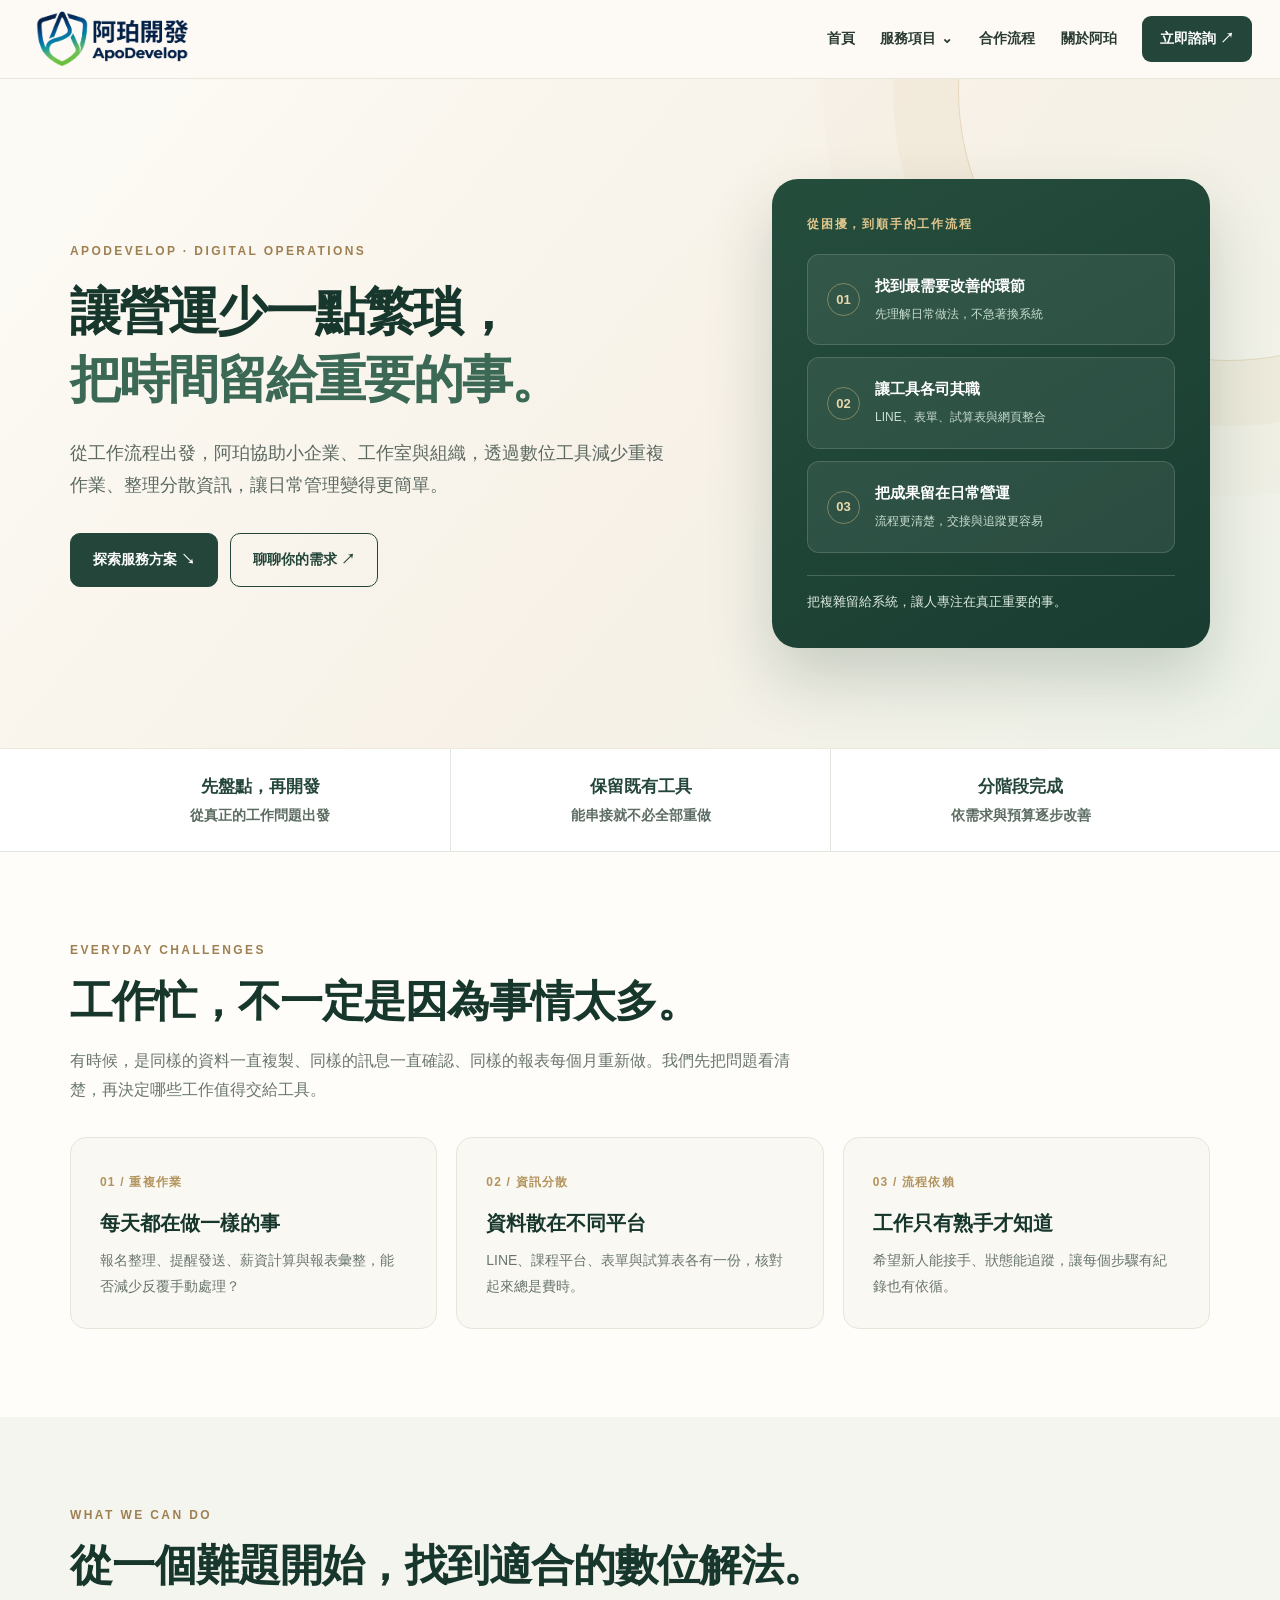
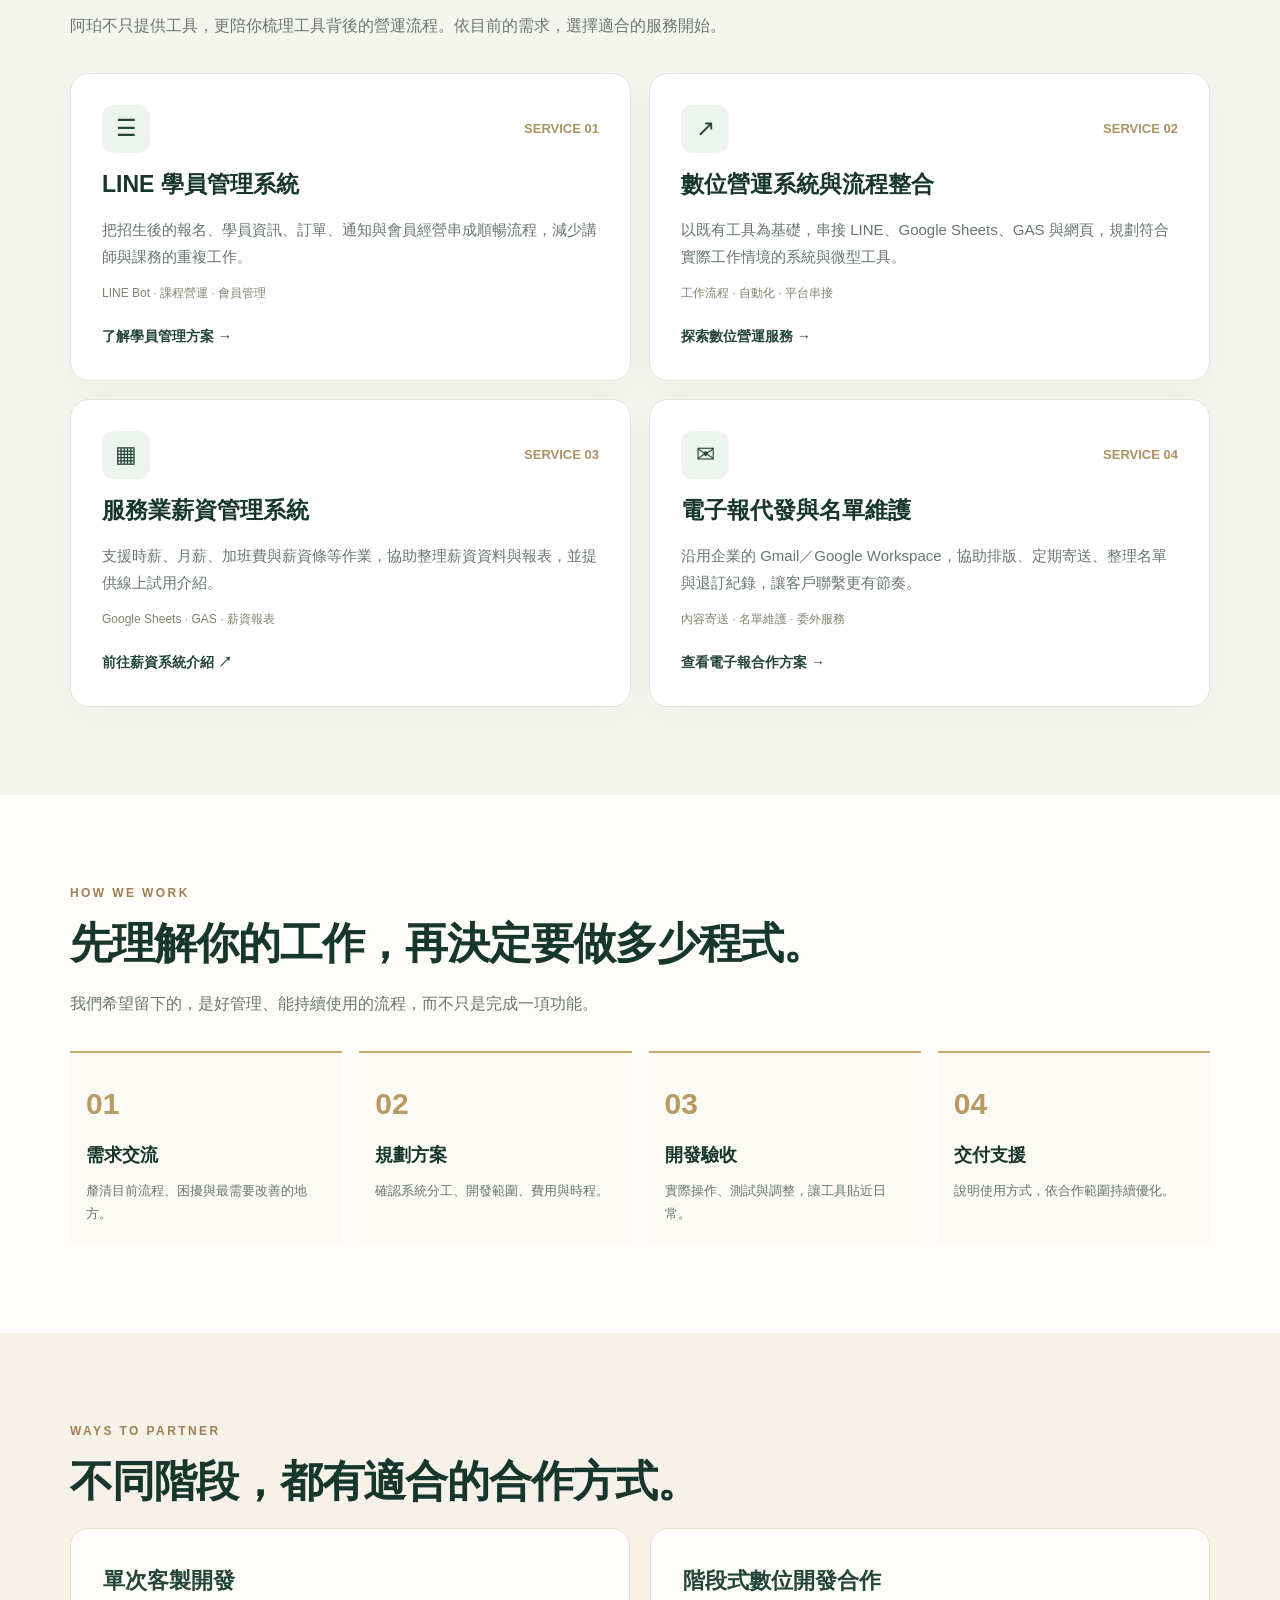
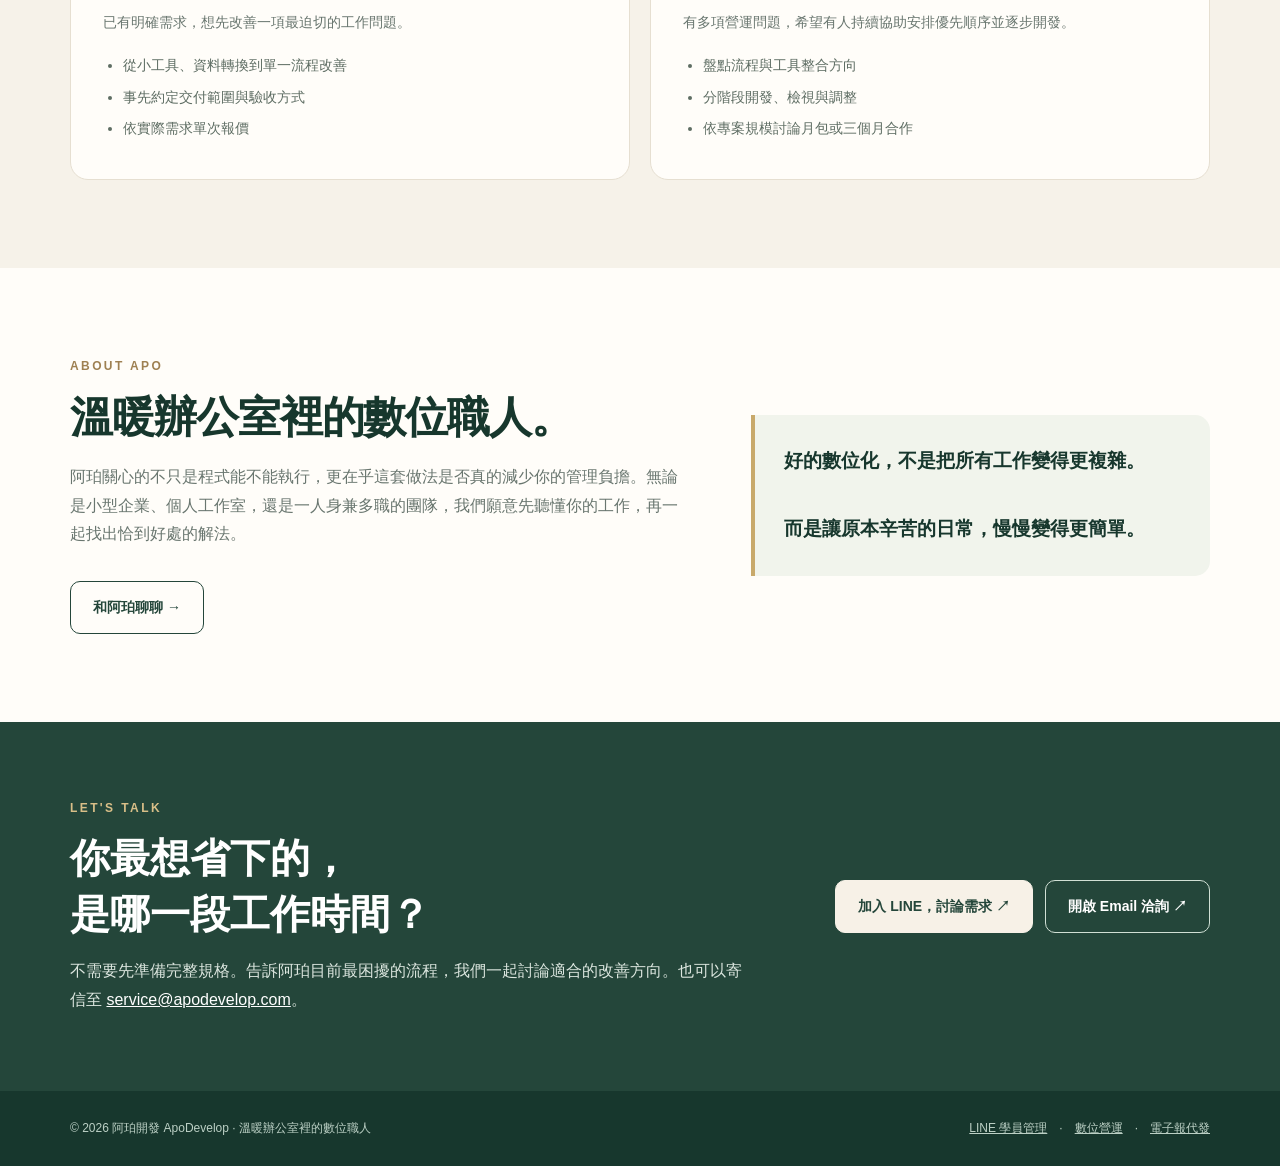
==== index.html @ 7d0fcf79 "Standardize brand display name as ApoDevelop" ====
<!doctype html><html lang="zh-Hant"><head><meta charset="utf-8"><meta name="viewport" content="width=device-width,initial-scale=1"><meta name="theme-color" content="#24463a"><title>阿珀開發 ApoDevelop｜數位營運解決方案夥伴</title><meta name="description" content="阿珀開發協助小企業、工作室與組織規劃數位營運流程，提供 LINE 學員管理、流程整合、薪資管理與電子報代發，減少重複作業與管理負擔。"><link rel="canonical" href="https://www.apodevelop.com/"><meta property="og:title" content="阿珀開發｜數位營運解決方案夥伴"><meta property="og:description" content="讓營運少一點繁瑣，把時間留給重要的事。"><meta property="og:image" content="https://www.apodevelop.com/assets/apo-logo.svg"><style>
:root{--forest:#24463a;--deep:#17372d;--green:#3b6955;--gold:#c8a96b;--cream:#f7f1e7;--paper:#fffdf9;--ink:#283a32;--muted:#69766f;--line:#e1e6de}
*{box-sizing:border-box}html{scroll-behavior:smooth}body{margin:0;background:var(--paper);color:var(--ink);font:16px/1.8 -apple-system,BlinkMacSystemFont,"Noto Sans TC","PingFang TC","Microsoft JhengHei",sans-serif}a{color:inherit;text-decoration:none}button{font:inherit}img{max-width:100%}.wrap{width:min(1140px,calc(100% - 42px));margin:auto}.eyebrow{font-size:12px;font-weight:800;letter-spacing:.2em;color:#9e8052}.section{padding:88px 0;scroll-margin-top:82px}.section-title{font-size:clamp(29px,3.5vw,43px);line-height:1.38;letter-spacing:-.025em;color:var(--deep);margin:10px 0 16px}.lead{color:var(--muted);max-width:740px;margin:0 0 32px}.site-header{position:sticky;top:0;z-index:60;background:rgba(253,250,245,.97);backdrop-filter:blur(12px);border-bottom:1px solid #e9e6dc}.nav-inner{max-width:1300px;margin:auto;min-height:78px;padding:8px 28px;display:flex;align-items:center;justify-content:space-between;gap:30px}.brand img{display:block;width:169px;height:60px;object-fit:cover}.links{display:flex;align-items:center;gap:clamp(13px,2vw,29px);font-size:14px;font-weight:700}.links>a,.drop>summary{white-space:nowrap;cursor:pointer}.links>a:hover,.drop>summary:hover{color:#37745b}.drop{position:relative}.drop>summary{list-style:none;display:flex;align-items:center;gap:5px}.drop>summary::-webkit-details-marker{display:none}.dropdown{position:absolute;top:calc(100% + 21px);left:-22px;min-width:290px;display:grid;gap:2px;padding:10px;background:white;border:1px solid var(--line);border-radius:13px;box-shadow:0 20px 38px #183b2d1c}.dropdown a{display:block;padding:11px 13px;border-radius:8px;line-height:1.5}.dropdown a:hover,.dropdown a:focus-visible{background:#f1f5ef}.links .nav-cta{background:var(--forest);color:white;padding:10px 18px;border-radius:9px}.menu-toggle{display:none;background:var(--forest);color:white;border:0;border-radius:9px;padding:9px 14px;cursor:pointer}
.hero{position:relative;background:linear-gradient(130deg,#fcfaf4 8%,#f7f1e7 55%,#edf2e9);overflow:hidden;padding:100px 0 100px}.hero:before{content:"";position:absolute;width:540px;height:540px;border-radius:50%;right:-220px;top:-260px;border:1px solid #c8a96b5c;box-shadow:0 0 0 65px #c8a96b12,0 0 0 135px #c8a96b09}.hero-grid{display:grid;grid-template-columns:1.2fr .8fr;align-items:center;gap:45px;position:relative}.hero h1{font-size:clamp(38px,4vw,52px);line-height:1.32;letter-spacing:-.04em;color:var(--deep);margin:16px 0 23px;font-weight:850}.hero h1 em{font-style:normal;color:var(--green)}.hero-copy{font-size:18px;color:#5c6a61;max-width:600px}.actions{display:flex;flex-wrap:wrap;gap:12px;margin-top:32px}.btn{display:inline-flex;align-items:center;justify-content:center;gap:7px;padding:13px 22px;border-radius:10px;border:1px solid var(--forest);background:var(--forest);color:white;font-size:14px;font-weight:800;transition:.2s}.btn:hover{background:#35634f;transform:translateY(-2px)}.btn.outline{color:var(--forest);background:transparent}.btn.outline:hover{background:#edf3eb}.hero-panel{position:relative;padding:35px;background:linear-gradient(150deg,#254d3c,#193d31);border-radius:26px;color:white;box-shadow:0 30px 65px #183b2d33;min-height:430px;display:flex;flex-direction:column;justify-content:center}.panel-label{font-size:12px;letter-spacing:.15em;color:#dfc68c;font-weight:800;margin-bottom:18px}.panel-step{background:#ffffff12;border:1px solid #ffffff26;padding:17px 19px;border-radius:12px;display:flex;gap:15px;align-items:center;margin-bottom:12px}.panel-step span:first-child{border:1px solid #dfc68c70;color:#e9d7ad;border-radius:50%;width:33px;height:33px;flex:none;display:grid;place-items:center;font-size:13px;font-weight:800}.panel-step strong{font-size:15px;display:block}.panel-step small{color:#c9ded0;font-size:12px}.panel-foot{border-top:1px solid #ffffff30;padding-top:14px;margin-top:10px;color:#deeadf;font-size:13px}.trust-strip{background:#fff;border-top:1px solid #eee9db;border-bottom:1px solid var(--line)}.trust-grid{display:grid;grid-template-columns:repeat(3,1fr);gap:0}.trust-grid div{padding:23px 16px;text-align:center;font-size:14px;color:#5c6c62;font-weight:700}.trust-grid div+div{border-left:1px solid var(--line)}.trust-grid strong{display:block;font-size:17px;color:var(--forest)}
.problem{background:#fffdf9}.problem-grid{display:grid;grid-template-columns:repeat(3,1fr);gap:19px}.problem-card{background:#faf8f3;border:1px solid #e9e5db;padding:29px;border-radius:16px}.problem-num{color:#b3945e;font-weight:800;font-size:12px;letter-spacing:.1em}.problem-card h3{font-size:20px;color:var(--deep);line-height:1.5;margin:13px 0 10px}.problem-card p{color:var(--muted);font-size:14px;margin:0}.services{background:#f5f5ef}.service-grid{display:grid;grid-template-columns:repeat(2,1fr);gap:18px}.service-card{background:#fff;border:1px solid var(--line);border-radius:19px;padding:31px;display:flex;flex-direction:column;gap:13px;transition:.2s;box-shadow:0 10px 35px #21443408}.service-card:hover,.service-card:focus-visible{border-color:#c8a96b;transform:translateY(-3px);box-shadow:0 20px 40px #21443414;outline-offset:3px}.service-head{display:flex;justify-content:space-between;gap:14px;align-items:center}.service-icon{width:48px;height:48px;border-radius:12px;background:#edf3ed;color:var(--forest);display:grid;place-items:center;font-size:23px}.service-id{color:#ac9163;font-weight:800;font-size:13px}.service-card h3{font-size:23px;color:var(--deep);line-height:1.45;margin:2px 0}.service-card p{font-size:15px;color:var(--muted);margin:0;flex:1}.service-tags{font-size:12px;color:#7e856d}.service-more{color:var(--forest);font-size:14px;font-weight:800;margin-top:6px}.flow{background:#fffdf9}.flow-grid{display:grid;grid-template-columns:repeat(4,1fr);gap:17px}.flow-step{padding:24px 16px 19px;border-top:2px solid var(--gold);background:#fbfaf5}.flow-step b{font-size:30px;color:#b99a63}.flow-step h3{margin:8px 0;font-size:18px;color:var(--deep)}.flow-step p{font-size:13px;color:var(--muted);margin:0}.work{background:#f6f2e9}.work-grid{display:grid;grid-template-columns:1fr 1fr;gap:20px}.work-box{background:#fffdf9;border:1px solid #e6dfd1;padding:32px;border-radius:18px}.work-box h3{margin:0 0 10px;color:var(--forest);font-size:22px}.work-box p{color:var(--muted);font-size:14px;margin:0 0 18px}.work-box ul{margin:0;padding-left:20px;font-size:14px;color:#5e6d63}.work-box li{margin:6px 0}.about{background:#fffdf9}.about-grid{display:grid;grid-template-columns:1.15fr .85fr;gap:60px;align-items:center}.about-note{background:#f1f4ec;border-left:4px solid var(--gold);border-radius:0 15px 15px 0;padding:29px;font-size:19px;color:var(--deep);font-weight:700;line-height:1.8}.contact{background:var(--forest);color:white;padding:76px 0}.contact-grid{display:flex;justify-content:space-between;align-items:center;gap:40px}.contact h2{font-size:clamp(28px,3.5vw,40px);line-height:1.4;margin:10px 0 15px}.contact p{max-width:680px;color:#dce6df;margin:0}.contact .btn{background:#f7f1e7;color:var(--forest);border-color:#f7f1e7;white-space:nowrap}.contact-actions{display:flex;gap:12px;flex-wrap:wrap;justify-content:flex-end}.contact .btn.email-cta{background:transparent;color:white;border-color:#d1e0d5}.footer{background:#17372d;color:#bcd0c5;font-size:12px;padding:27px 0}.footer .wrap{display:flex;justify-content:space-between;gap:18px;flex-wrap:wrap}.footer a{text-decoration:underline}
@media(max-width:950px){.menu-toggle{display:block}.nav-inner{min-height:66px;padding:7px 17px}.brand img{width:139px;height:49px}.links{display:none;position:absolute;top:100%;left:0;right:0;background:#fffdf9;border-bottom:1px solid var(--line);box-shadow:0 15px 25px #183b2d16;padding:18px 24px 25px;flex-direction:column;align-items:stretch;gap:14px;max-height:calc(100vh - 66px);overflow:auto}.links.is-open{display:flex}.links>a,.drop>summary{padding:7px 0}.dropdown{position:static;box-shadow:none;background:#f4f6ef;min-width:0;padding:7px;border:0;border-left:2px solid var(--gold);border-radius:0;margin-top:10px}.hero-grid{gap:30px}.hero-panel{padding:24px}}
@media(max-width:760px){.section{padding:61px 0}.hero{padding:63px 0}.hero-grid,.about-grid{grid-template-columns:1fr}.hero-panel{min-height:0}.trust-grid{grid-template-columns:1fr 1fr}.trust-grid div:last-child{grid-column:1/-1;border-top:1px solid var(--line)}.trust-grid div+div{border-left:0}.trust-grid div:nth-child(2){border-left:1px solid var(--line)}.problem-grid,.flow-grid{grid-template-columns:1fr 1fr}.service-grid,.work-grid{grid-template-columns:1fr}.contact-grid{align-items:flex-start;flex-direction:column}.hero-copy{font-size:16px}}
@media(max-width:520px){.wrap{width:min(100% - 32px,1140px)}.hero h1{font-size:38px}.hero-panel{padding:22px}.problem-grid,.flow-grid{grid-template-columns:1fr}.service-card{padding:25px}.trust-grid strong{font-size:15px}.trust-grid div{font-size:12px;padding:18px 8px}}
</style></head><body><header class="site-header"><nav class="nav-inner" aria-label="阿珀開發網站導覽"><a class="brand" href="/" aria-label="阿珀開發，回首頁"><img src="/assets/apo-logo.svg" alt="阿珀開發 ApoDevelop Logo"></a><button class="menu-toggle" id="menuToggle" type="button" aria-controls="navLinks" aria-expanded="false">☰ 選單</button><div class="links" id="navLinks"><a href="/">首頁</a><details class="drop"><summary>服務項目 <span aria-hidden="true">⌄</span></summary><div class="dropdown"><a href="/services/line-student/">LINE 學員管理系統</a><a href="/digital/">數位營運與流程整合</a><a href="https://payroll.apodevelop.com/" target="_blank" rel="noopener noreferrer">薪資管理系統 ↗</a><a href="/services/email-newsletter/">電子報代發與名單維護</a></div></details><a href="#process">合作流程</a><a href="#about">關於阿珀</a><a class="nav-cta" href="https://line.me/R/ti/p/@appdevelop" target="_blank" rel="noopener noreferrer">立即諮詢 ↗</a></div></nav></header>
<main>
<section class="hero"><div class="wrap hero-grid"><div><div class="eyebrow">APODEVELOP · DIGITAL OPERATIONS</div><h1>讓營運少一點繁瑣，<br><em>把時間留給重要的事。</em></h1><p class="hero-copy">從工作流程出發，阿珀協助小企業、工作室與組織，透過數位工具減少重複作業、整理分散資訊，讓日常管理變得更簡單。</p><div class="actions"><a class="btn" href="#services">探索服務方案 ↘</a><a class="btn outline" href="https://line.me/R/ti/p/@appdevelop" target="_blank" rel="noopener noreferrer">聊聊你的需求 ↗</a></div></div><div class="hero-panel" aria-label="阿珀的數位解題方式"><div class="panel-label">從困擾，到順手的工作流程</div><div class="panel-step"><span>01</span><div><strong>找到最需要改善的環節</strong><small>先理解日常做法，不急著換系統</small></div></div><div class="panel-step"><span>02</span><div><strong>讓工具各司其職</strong><small>LINE、表單、試算表與網頁整合</small></div></div><div class="panel-step"><span>03</span><div><strong>把成果留在日常營運</strong><small>流程更清楚，交接與追蹤更容易</small></div></div><div class="panel-foot">把複雜留給系統，讓人專注在真正重要的事。</div></div></div></section>
<div class="trust-strip"><div class="wrap trust-grid"><div><strong>先盤點，再開發</strong>從真正的工作問題出發</div><div><strong>保留既有工具</strong>能串接就不必全部重做</div><div><strong>分階段完成</strong>依需求與預算逐步改善</div></div></div>
<section class="section problem" id="problems"><div class="wrap"><div class="eyebrow">EVERYDAY CHALLENGES</div><h2 class="section-title">工作忙，不一定是因為事情太多。</h2><p class="lead">有時候，是同樣的資料一直複製、同樣的訊息一直確認、同樣的報表每個月重新做。我們先把問題看清楚，再決定哪些工作值得交給工具。</p><div class="problem-grid"><article class="problem-card"><span class="problem-num">01 / 重複作業</span><h3>每天都在做一樣的事</h3><p>報名整理、提醒發送、薪資計算與報表彙整，能否減少反覆手動處理？</p></article><article class="problem-card"><span class="problem-num">02 / 資訊分散</span><h3>資料散在不同平台</h3><p>LINE、課程平台、表單與試算表各有一份，核對起來總是費時。</p></article><article class="problem-card"><span class="problem-num">03 / 流程依賴</span><h3>工作只有熟手才知道</h3><p>希望新人能接手、狀態能追蹤，讓每個步驟有紀錄也有依循。</p></article></div></div></section>
<section class="section services" id="services"><div class="wrap"><div class="eyebrow">WHAT WE CAN DO</div><h2 class="section-title">從一個難題開始，找到適合的數位解法。</h2><p class="lead">阿珀不只提供工具，更陪你梳理工具背後的營運流程。依目前的需求，選擇適合的服務開始。</p><div class="service-grid">
<a class="service-card" href="/services/line-student/"><div class="service-head"><span class="service-icon" aria-hidden="true">☰</span><span class="service-id">SERVICE 01</span></div><h3>LINE 學員管理系統</h3><p>把招生後的報名、學員資訊、訂單、通知與會員經營串成順暢流程，減少講師與課務的重複工作。</p><span class="service-tags">LINE Bot · 課程營運 · 會員管理</span><span class="service-more">了解學員管理方案 →</span></a>
<a class="service-card" href="/digital/"><div class="service-head"><span class="service-icon" aria-hidden="true">↗</span><span class="service-id">SERVICE 02</span></div><h3>數位營運系統與流程整合</h3><p>以既有工具為基礎，串接 LINE、Google Sheets、GAS 與網頁，規劃符合實際工作情境的系統與微型工具。</p><span class="service-tags">工作流程 · 自動化 · 平台串接</span><span class="service-more">探索數位營運服務 →</span></a>
<a class="service-card" href="https://payroll.apodevelop.com/" target="_blank" rel="noopener noreferrer"><div class="service-head"><span class="service-icon" aria-hidden="true">▦</span><span class="service-id">SERVICE 03</span></div><h3>服務業薪資管理系統</h3><p>支援時薪、月薪、加班費與薪資條等作業，協助整理薪資資料與報表，並提供線上試用介紹。</p><span class="service-tags">Google Sheets · GAS · 薪資報表</span><span class="service-more">前往薪資系統介紹 ↗</span></a>
<a class="service-card" href="/services/email-newsletter/"><div class="service-head"><span class="service-icon" aria-hidden="true">✉</span><span class="service-id">SERVICE 04</span></div><h3>電子報代發與名單維護</h3><p>沿用企業的 Gmail／Google Workspace，協助排版、定期寄送、整理名單與退訂紀錄，讓客戶聯繫更有節奏。</p><span class="service-tags">內容寄送 · 名單維護 · 委外服務</span><span class="service-more">查看電子報合作方案 →</span></a>
</div></div></section>
<section class="section flow" id="process"><div class="wrap"><div class="eyebrow">HOW WE WORK</div><h2 class="section-title">先理解你的工作，再決定要做多少程式。</h2><p class="lead">我們希望留下的，是好管理、能持續使用的流程，而不只是完成一項功能。</p><div class="flow-grid"><div class="flow-step"><b>01</b><h3>需求交流</h3><p>釐清目前流程、困擾與最需要改善的地方。</p></div><div class="flow-step"><b>02</b><h3>規劃方案</h3><p>確認系統分工、開發範圍、費用與時程。</p></div><div class="flow-step"><b>03</b><h3>開發驗收</h3><p>實際操作、測試與調整，讓工具貼近日常。</p></div><div class="flow-step"><b>04</b><h3>交付支援</h3><p>說明使用方式，依合作範圍持續優化。</p></div></div></div></section>
<section class="section work" id="cooperate"><div class="wrap"><div class="eyebrow">WAYS TO PARTNER</div><h2 class="section-title">不同階段，都有適合的合作方式。</h2><div class="work-grid"><div class="work-box"><h3>單次客製開發</h3><p>已有明確需求，想先改善一項最迫切的工作問題。</p><ul><li>從小工具、資料轉換到單一流程改善</li><li>事先約定交付範圍與驗收方式</li><li>依實際需求單次報價</li></ul></div><div class="work-box"><h3>階段式數位開發合作</h3><p>有多項營運問題，希望有人持續協助安排優先順序並逐步開發。</p><ul><li>盤點流程與工具整合方向</li><li>分階段開發、檢視與調整</li><li>依專案規模討論月包或三個月合作</li></ul></div></div></div></section>
<section class="section about" id="about"><div class="wrap about-grid"><div><div class="eyebrow">ABOUT APO</div><h2 class="section-title">溫暖辦公室裡的數位職人。</h2><p class="lead">阿珀關心的不只是程式能不能執行，更在乎這套做法是否真的減少你的管理負擔。無論是小型企業、個人工作室，還是一人身兼多職的團隊，我們願意先聽懂你的工作，再一起找出恰到好處的解法。</p><a class="btn outline" href="https://line.me/R/ti/p/@appdevelop" target="_blank" rel="noopener noreferrer">和阿珀聊聊 →</a></div><div class="about-note">好的數位化，不是把所有工作變得更複雜。<br><br>而是讓原本辛苦的日常，慢慢變得更簡單。</div></div></section>
<section class="contact" id="contact"><div class="wrap contact-grid"><div><div class="eyebrow" style="color:#d9bf88">LET'S TALK</div><h2>你最想省下的，<br>是哪一段工作時間？</h2><p>不需要先準備完整規格。告訴阿珀目前最困擾的流程，我們一起討論適合的改善方向。也可以寄信至 <a href="mailto:service@apodevelop.com?subject=%E9%98%BF%E7%8F%80%E9%96%8B%E7%99%BC%EF%BD%9C%E6%9C%8D%E5%8B%99%E9%9C%80%E6%B1%82%E8%AB%AE%E8%A9%A2" style="text-decoration:underline;color:white">service@apodevelop.com</a>。</p></div><div class="contact-actions"><a class="btn" href="https://line.me/R/ti/p/@appdevelop" target="_blank" rel="noopener noreferrer">加入 LINE，討論需求 ↗</a><a class="btn email-cta" href="mailto:service@apodevelop.com?subject=%E9%98%BF%E7%8F%80%E9%96%8B%E7%99%BC%EF%BD%9C%E6%9C%8D%E5%8B%99%E9%9C%80%E6%B1%82%E8%AB%AE%E8%A9%A2">開啟 Email 洽詢 ↗</a></div></div></section>
</main><footer class="footer"><div class="wrap"><span>© <span id="year">2026</span> 阿珀開發 ApoDevelop · 溫暖辦公室裡的數位職人</span><span><a href="/services/line-student/">LINE 學員管理</a>　·　<a href="/digital/">數位營運</a>　·　<a href="/services/email-newsletter/">電子報代發</a></span></div></footer><script>
const menu=document.getElementById('menuToggle'),links=document.getElementById('navLinks');
menu.addEventListener('click',()=>{const open=links.classList.toggle('is-open');menu.setAttribute('aria-expanded',String(open));menu.textContent=open?'× 關閉':'☰ 選單'});
links.querySelectorAll('a').forEach(a=>a.addEventListener('click',()=>{links.classList.remove('is-open');menu.setAttribute('aria-expanded','false');menu.textContent='☰ 選單'}));
document.addEventListener('click',e=>{const d=document.querySelector('.drop');if(d.open&&!d.contains(e.target))d.open=false});
</script><script>document.getElementById('year').textContent=new Date().getFullYear();</script></body></html>
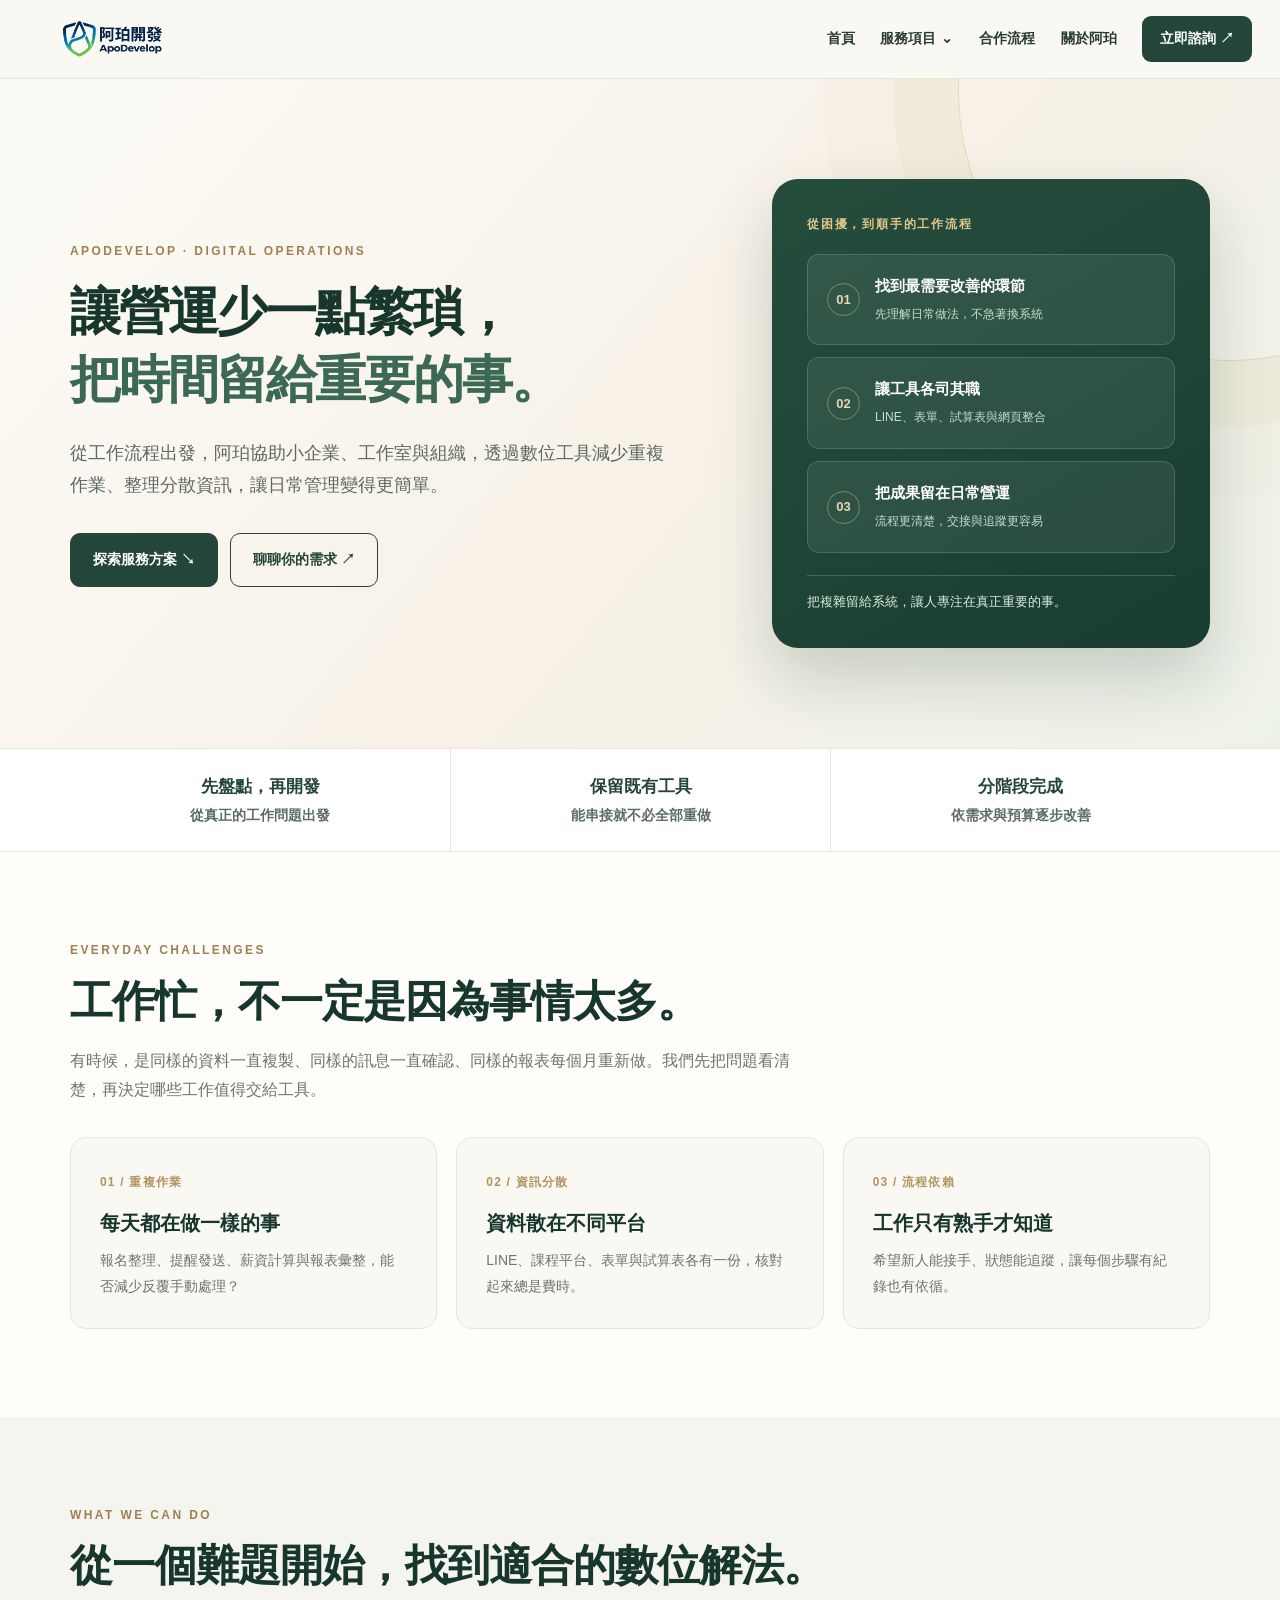
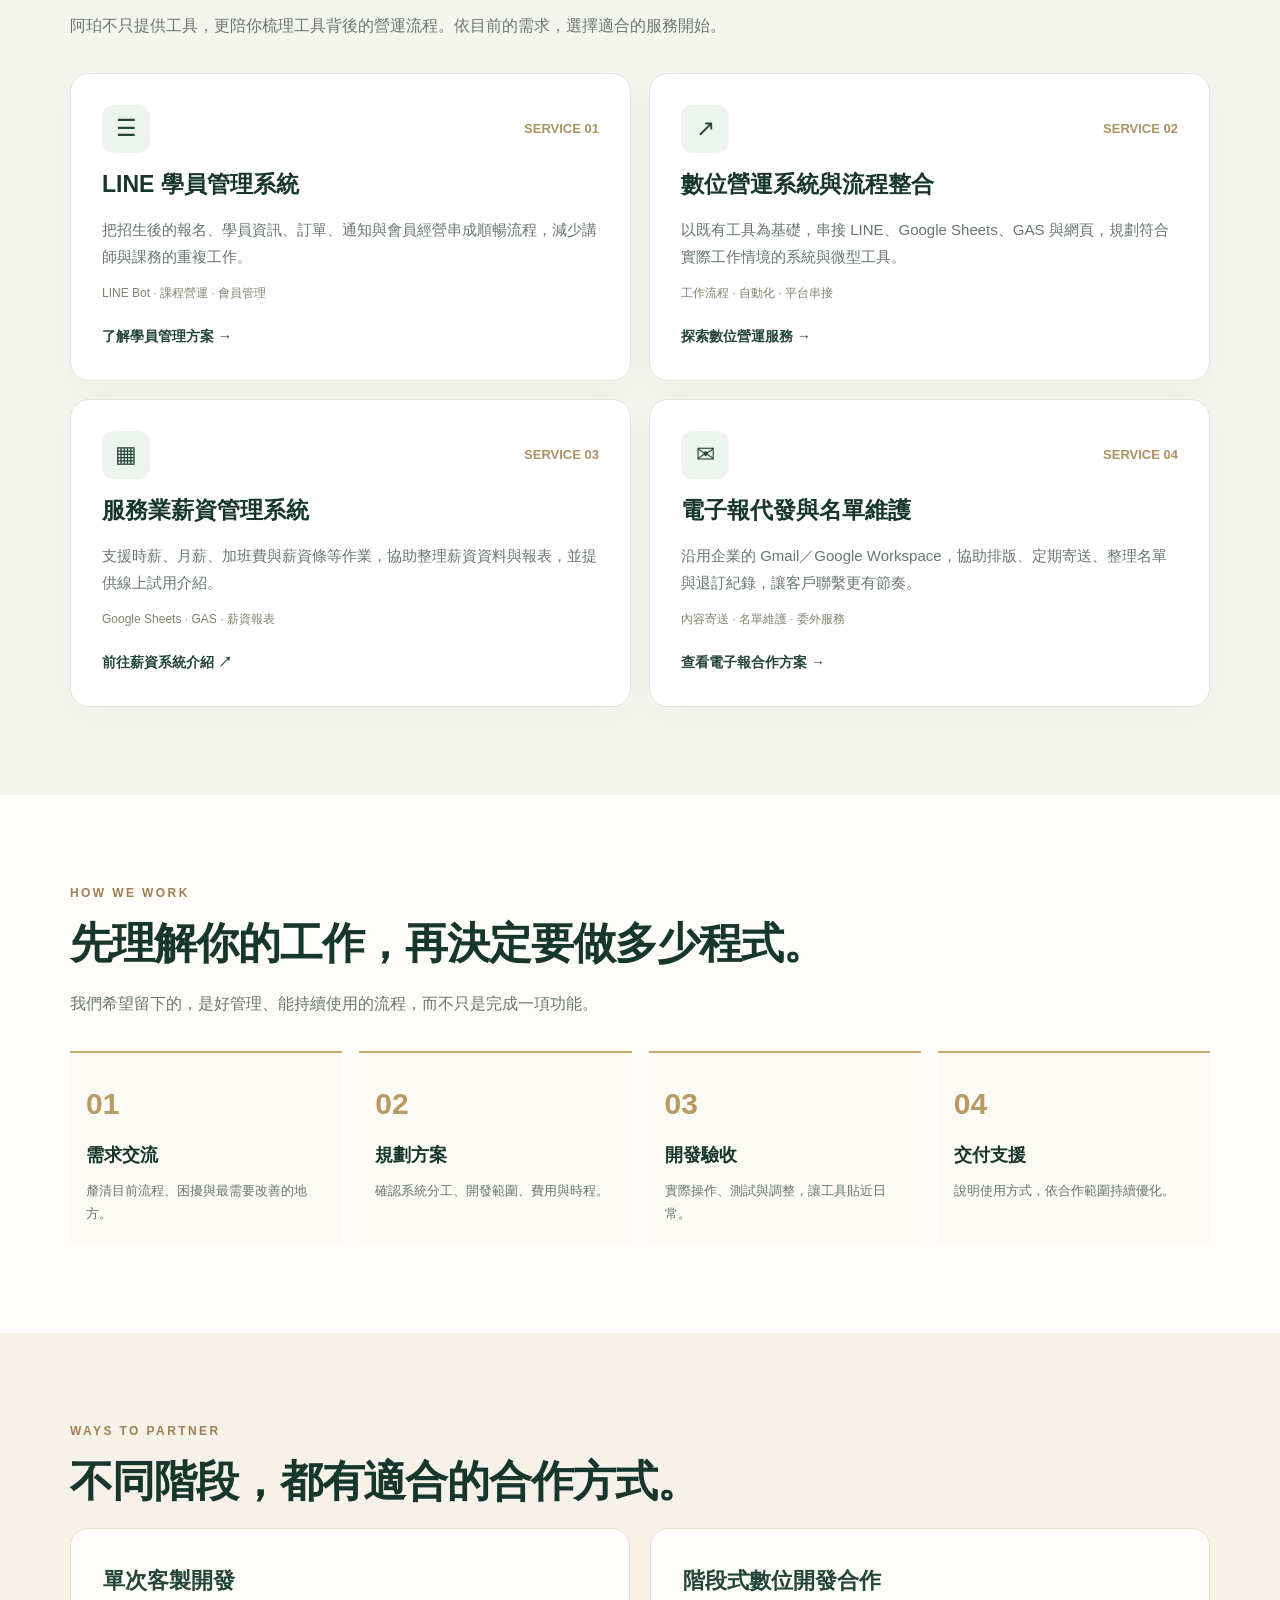
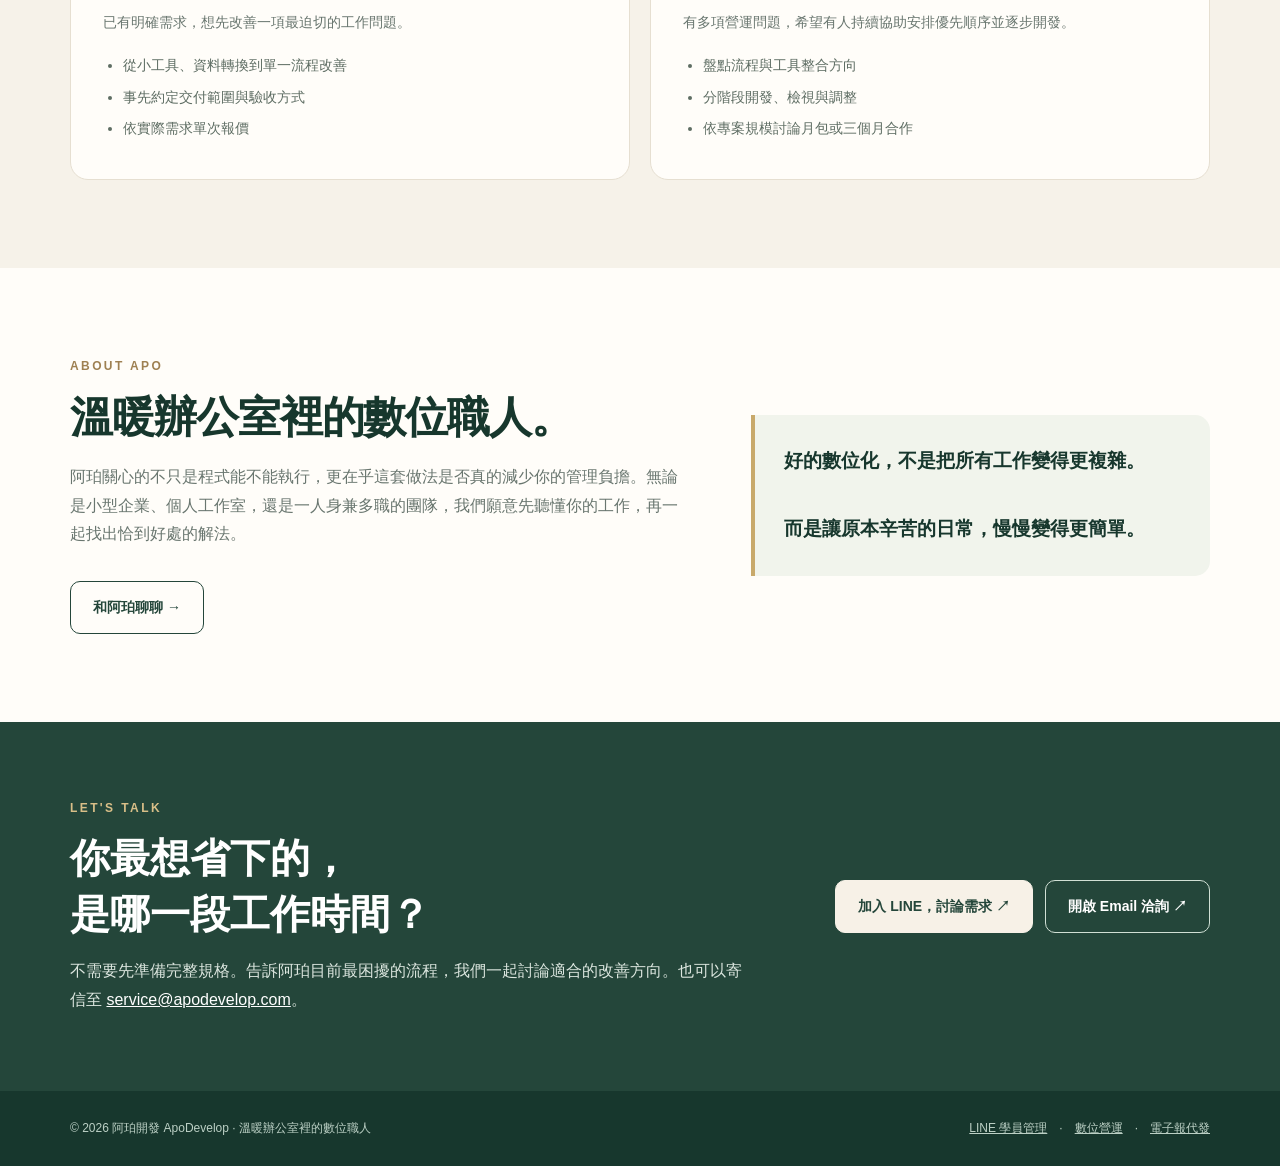
==== commit aa17958c: "Use shared ApoDevelop navigation on homepage" ====
--- a/index.html
+++ b/index.html
@@ -6,7 +6,7 @@
 @media(max-width:950px){.menu-toggle{display:block}.nav-inner{min-height:66px;padding:7px 17px}.brand img{width:139px;height:49px}.links{display:none;position:absolute;top:100%;left:0;right:0;background:#fffdf9;border-bottom:1px solid var(--line);box-shadow:0 15px 25px #183b2d16;padding:18px 24px 25px;flex-direction:column;align-items:stretch;gap:14px;max-height:calc(100vh - 66px);overflow:auto}.links.is-open{display:flex}.links>a,.drop>summary{padding:7px 0}.dropdown{position:static;box-shadow:none;background:#f4f6ef;min-width:0;padding:7px;border:0;border-left:2px solid var(--gold);border-radius:0;margin-top:10px}.hero-grid{gap:30px}.hero-panel{padding:24px}}
 @media(max-width:760px){.section{padding:61px 0}.hero{padding:63px 0}.hero-grid,.about-grid{grid-template-columns:1fr}.hero-panel{min-height:0}.trust-grid{grid-template-columns:1fr 1fr}.trust-grid div:last-child{grid-column:1/-1;border-top:1px solid var(--line)}.trust-grid div+div{border-left:0}.trust-grid div:nth-child(2){border-left:1px solid var(--line)}.problem-grid,.flow-grid{grid-template-columns:1fr 1fr}.service-grid,.work-grid{grid-template-columns:1fr}.contact-grid{align-items:flex-start;flex-direction:column}.hero-copy{font-size:16px}}
 @media(max-width:520px){.wrap{width:min(100% - 32px,1140px)}.hero h1{font-size:38px}.hero-panel{padding:22px}.problem-grid,.flow-grid{grid-template-columns:1fr}.service-card{padding:25px}.trust-grid strong{font-size:15px}.trust-grid div{font-size:12px;padding:18px 8px}}
-</style></head><body><header class="site-header"><nav class="nav-inner" aria-label="阿珀開發網站導覽"><a class="brand" href="/" aria-label="阿珀開發，回首頁"><img src="/assets/apo-logo.svg" alt="阿珀開發 ApoDevelop Logo"></a><button class="menu-toggle" id="menuToggle" type="button" aria-controls="navLinks" aria-expanded="false">☰ 選單</button><div class="links" id="navLinks"><a href="/">首頁</a><details class="drop"><summary>服務項目 <span aria-hidden="true">⌄</span></summary><div class="dropdown"><a href="/services/line-student/">LINE 學員管理系統</a><a href="/digital/">數位營運與流程整合</a><a href="https://payroll.apodevelop.com/" target="_blank" rel="noopener noreferrer">薪資管理系統 ↗</a><a href="/services/email-newsletter/">電子報代發與名單維護</a></div></details><a href="#process">合作流程</a><a href="#about">關於阿珀</a><a class="nav-cta" href="https://line.me/R/ti/p/@appdevelop" target="_blank" rel="noopener noreferrer">立即諮詢 ↗</a></div></nav></header>
+</style><link rel="stylesheet" href="/assets/apo-nav.css"><script src="/assets/apo-nav.js" defer></script></head><body><header class="apo-site-header"><nav class="apo-nav" aria-label="阿珀開發網站導覽"><a class="apo-brand" href="/" aria-label="阿珀開發，回首頁"><img src="/assets/apo-logo.svg" alt="阿珀開發 ApoDevelop Logo"></a><button class="apo-menu-toggle" type="button" aria-controls="apoNavLinks" aria-expanded="false">☰ 選單</button><div class="apo-links" id="apoNavLinks"><a href="/">首頁</a><details class="apo-drop"><summary>服務項目 <span aria-hidden="true">⌄</span></summary><div class="apo-dropdown"><a href="/services/line-student/">LINE 學員管理系統</a><a href="/digital/">數位營運與流程整合</a><a href="https://payroll.apodevelop.com/" target="_blank" rel="noopener noreferrer">薪資管理系統 ↗</a><a href="/services/email-newsletter/">電子報代發與名單維護</a></div></details><a href="/#process">合作流程</a><a href="/#about">關於阿珀</a><a class="apo-nav-cta" href="https://line.me/R/ti/p/@appdevelop" target="_blank" rel="noopener noreferrer">立即諮詢 ↗</a></div></nav></header>
 <main>
 <section class="hero"><div class="wrap hero-grid"><div><div class="eyebrow">APODEVELOP · DIGITAL OPERATIONS</div><h1>讓營運少一點繁瑣，<br><em>把時間留給重要的事。</em></h1><p class="hero-copy">從工作流程出發，阿珀協助小企業、工作室與組織，透過數位工具減少重複作業、整理分散資訊，讓日常管理變得更簡單。</p><div class="actions"><a class="btn" href="#services">探索服務方案 ↘</a><a class="btn outline" href="https://line.me/R/ti/p/@appdevelop" target="_blank" rel="noopener noreferrer">聊聊你的需求 ↗</a></div></div><div class="hero-panel" aria-label="阿珀的數位解題方式"><div class="panel-label">從困擾，到順手的工作流程</div><div class="panel-step"><span>01</span><div><strong>找到最需要改善的環節</strong><small>先理解日常做法，不急著換系統</small></div></div><div class="panel-step"><span>02</span><div><strong>讓工具各司其職</strong><small>LINE、表單、試算表與網頁整合</small></div></div><div class="panel-step"><span>03</span><div><strong>把成果留在日常營運</strong><small>流程更清楚，交接與追蹤更容易</small></div></div><div class="panel-foot">把複雜留給系統，讓人專注在真正重要的事。</div></div></div></section>
 <div class="trust-strip"><div class="wrap trust-grid"><div><strong>先盤點，再開發</strong>從真正的工作問題出發</div><div><strong>保留既有工具</strong>能串接就不必全部重做</div><div><strong>分階段完成</strong>依需求與預算逐步改善</div></div></div>
@@ -21,9 +21,4 @@
 <section class="section work" id="cooperate"><div class="wrap"><div class="eyebrow">WAYS TO PARTNER</div><h2 class="section-title">不同階段，都有適合的合作方式。</h2><div class="work-grid"><div class="work-box"><h3>單次客製開發</h3><p>已有明確需求，想先改善一項最迫切的工作問題。</p><ul><li>從小工具、資料轉換到單一流程改善</li><li>事先約定交付範圍與驗收方式</li><li>依實際需求單次報價</li></ul></div><div class="work-box"><h3>階段式數位開發合作</h3><p>有多項營運問題，希望有人持續協助安排優先順序並逐步開發。</p><ul><li>盤點流程與工具整合方向</li><li>分階段開發、檢視與調整</li><li>依專案規模討論月包或三個月合作</li></ul></div></div></div></section>
 <section class="section about" id="about"><div class="wrap about-grid"><div><div class="eyebrow">ABOUT APO</div><h2 class="section-title">溫暖辦公室裡的數位職人。</h2><p class="lead">阿珀關心的不只是程式能不能執行，更在乎這套做法是否真的減少你的管理負擔。無論是小型企業、個人工作室，還是一人身兼多職的團隊，我們願意先聽懂你的工作，再一起找出恰到好處的解法。</p><a class="btn outline" href="https://line.me/R/ti/p/@appdevelop" target="_blank" rel="noopener noreferrer">和阿珀聊聊 →</a></div><div class="about-note">好的數位化，不是把所有工作變得更複雜。<br><br>而是讓原本辛苦的日常，慢慢變得更簡單。</div></div></section>
 <section class="contact" id="contact"><div class="wrap contact-grid"><div><div class="eyebrow" style="color:#d9bf88">LET'S TALK</div><h2>你最想省下的，<br>是哪一段工作時間？</h2><p>不需要先準備完整規格。告訴阿珀目前最困擾的流程，我們一起討論適合的改善方向。也可以寄信至 <a href="mailto:service@apodevelop.com?subject=%E9%98%BF%E7%8F%80%E9%96%8B%E7%99%BC%EF%BD%9C%E6%9C%8D%E5%8B%99%E9%9C%80%E6%B1%82%E8%AB%AE%E8%A9%A2" style="text-decoration:underline;color:white">service@apodevelop.com</a>。</p></div><div class="contact-actions"><a class="btn" href="https://line.me/R/ti/p/@appdevelop" target="_blank" rel="noopener noreferrer">加入 LINE，討論需求 ↗</a><a class="btn email-cta" href="mailto:service@apodevelop.com?subject=%E9%98%BF%E7%8F%80%E9%96%8B%E7%99%BC%EF%BD%9C%E6%9C%8D%E5%8B%99%E9%9C%80%E6%B1%82%E8%AB%AE%E8%A9%A2">開啟 Email 洽詢 ↗</a></div></div></section>
-</main><footer class="footer"><div class="wrap"><span>© <span id="year">2026</span> 阿珀開發 ApoDevelop · 溫暖辦公室裡的數位職人</span><span><a href="/services/line-student/">LINE 學員管理</a>　·　<a href="/digital/">數位營運</a>　·　<a href="/services/email-newsletter/">電子報代發</a></span></div></footer><script>
-const menu=document.getElementById('menuToggle'),links=document.getElementById('navLinks');
-menu.addEventListener('click',()=>{const open=links.classList.toggle('is-open');menu.setAttribute('aria-expanded',String(open));menu.textContent=open?'× 關閉':'☰ 選單'});
-links.querySelectorAll('a').forEach(a=>a.addEventListener('click',()=>{links.classList.remove('is-open');menu.setAttribute('aria-expanded','false');menu.textContent='☰ 選單'}));
-document.addEventListener('click',e=>{const d=document.querySelector('.drop');if(d.open&&!d.contains(e.target))d.open=false});
-</script><script>document.getElementById('year').textContent=new Date().getFullYear();</script></body></html>+</main><footer class="footer"><div class="wrap"><span>© <span id="year">2026</span> 阿珀開發 ApoDevelop · 溫暖辦公室裡的數位職人</span><span><a href="/services/line-student/">LINE 學員管理</a>　·　<a href="/digital/">數位營運</a>　·　<a href="/services/email-newsletter/">電子報代發</a></span></div></footer><script>document.getElementById('year').textContent=new Date().getFullYear();</script></body></html>
--- a/assets/apo-nav.css
+++ b/assets/apo-nav.css
@@ -0,0 +1,21 @@
+/* ApoDevelop shared global navigation */
+.apo-site-header{position:sticky;top:0;z-index:1000;background:rgba(250,248,243,.97);backdrop-filter:blur(12px);border-bottom:1px solid #e1e6de;color:#293b33;font-family:-apple-system,BlinkMacSystemFont,"Noto Sans TC","Microsoft JhengHei",sans-serif}
+.apo-site-header *{box-sizing:border-box}
+.apo-nav{max-width:1300px;min-height:78px;padding:8px 28px;margin:auto;display:flex;align-items:center;justify-content:space-between;gap:28px}
+.apo-brand{display:block;flex:none}
+.apo-brand img{display:block;width:169px;height:60px;object-fit:contain}
+.apo-menu-toggle{display:none;border:1px solid #d8dfd7;border-radius:9px;padding:8px 12px;background:white;color:#24463a;font-size:14px;font-weight:700;cursor:pointer}
+.apo-links{display:flex;align-items:center;gap:clamp(13px,2vw,29px);font-size:14px;font-weight:700}
+.apo-links a,.apo-drop summary{color:#293b33;text-decoration:none;white-space:nowrap;cursor:pointer}
+.apo-links a:hover,.apo-drop summary:hover,.apo-links a[aria-current=page]{color:#37745b}
+.apo-drop{position:relative}
+.apo-drop summary{list-style:none;display:flex;align-items:center;gap:5px}
+.apo-drop summary::-webkit-details-marker{display:none}
+.apo-dropdown{position:absolute;top:calc(100% + 21px);left:-22px;min-width:290px;display:grid;gap:2px;padding:10px;background:#fff;border:1px solid #e1e6de;border-radius:13px;box-shadow:0 20px 38px #183b2d1c}
+.apo-drop:not([open]) .apo-dropdown{display:none}
+.apo-dropdown a{display:block;padding:11px 13px;border-radius:8px;line-height:1.5}
+.apo-dropdown a:hover,.apo-dropdown a:focus-visible{background:#f1f5ef}
+.apo-links .apo-nav-cta{background:#24463a;color:#fff;padding:10px 18px;border-radius:9px}
+.apo-links .apo-nav-cta:hover{background:#32604e;color:#fff}
+.apo-links a:focus-visible,.apo-menu-toggle:focus-visible,.apo-drop summary:focus-visible{outline:2px solid #c8a96b;outline-offset:4px}
+@media(max-width:920px){.apo-nav{min-height:69px;padding:7px 18px}.apo-brand img{width:145px;height:52px}.apo-menu-toggle{display:block}.apo-links{display:none;position:absolute;top:100%;left:0;right:0;padding:16px 20px 22px;background:#faf8f3;border-bottom:1px solid #e1e6de;box-shadow:0 16px 22px #17372d12;flex-direction:column;align-items:stretch;gap:0}.apo-links.is-open{display:flex}.apo-links>a,.apo-drop>summary{display:flex;align-items:center;min-height:46px;padding:10px 8px}.apo-drop{width:100%}.apo-dropdown{position:static;min-width:0;box-shadow:none;margin:0 0 8px;background:#fff}.apo-dropdown a{white-space:normal}.apo-links .apo-nav-cta{justify-content:center;margin-top:10px;text-align:center}}
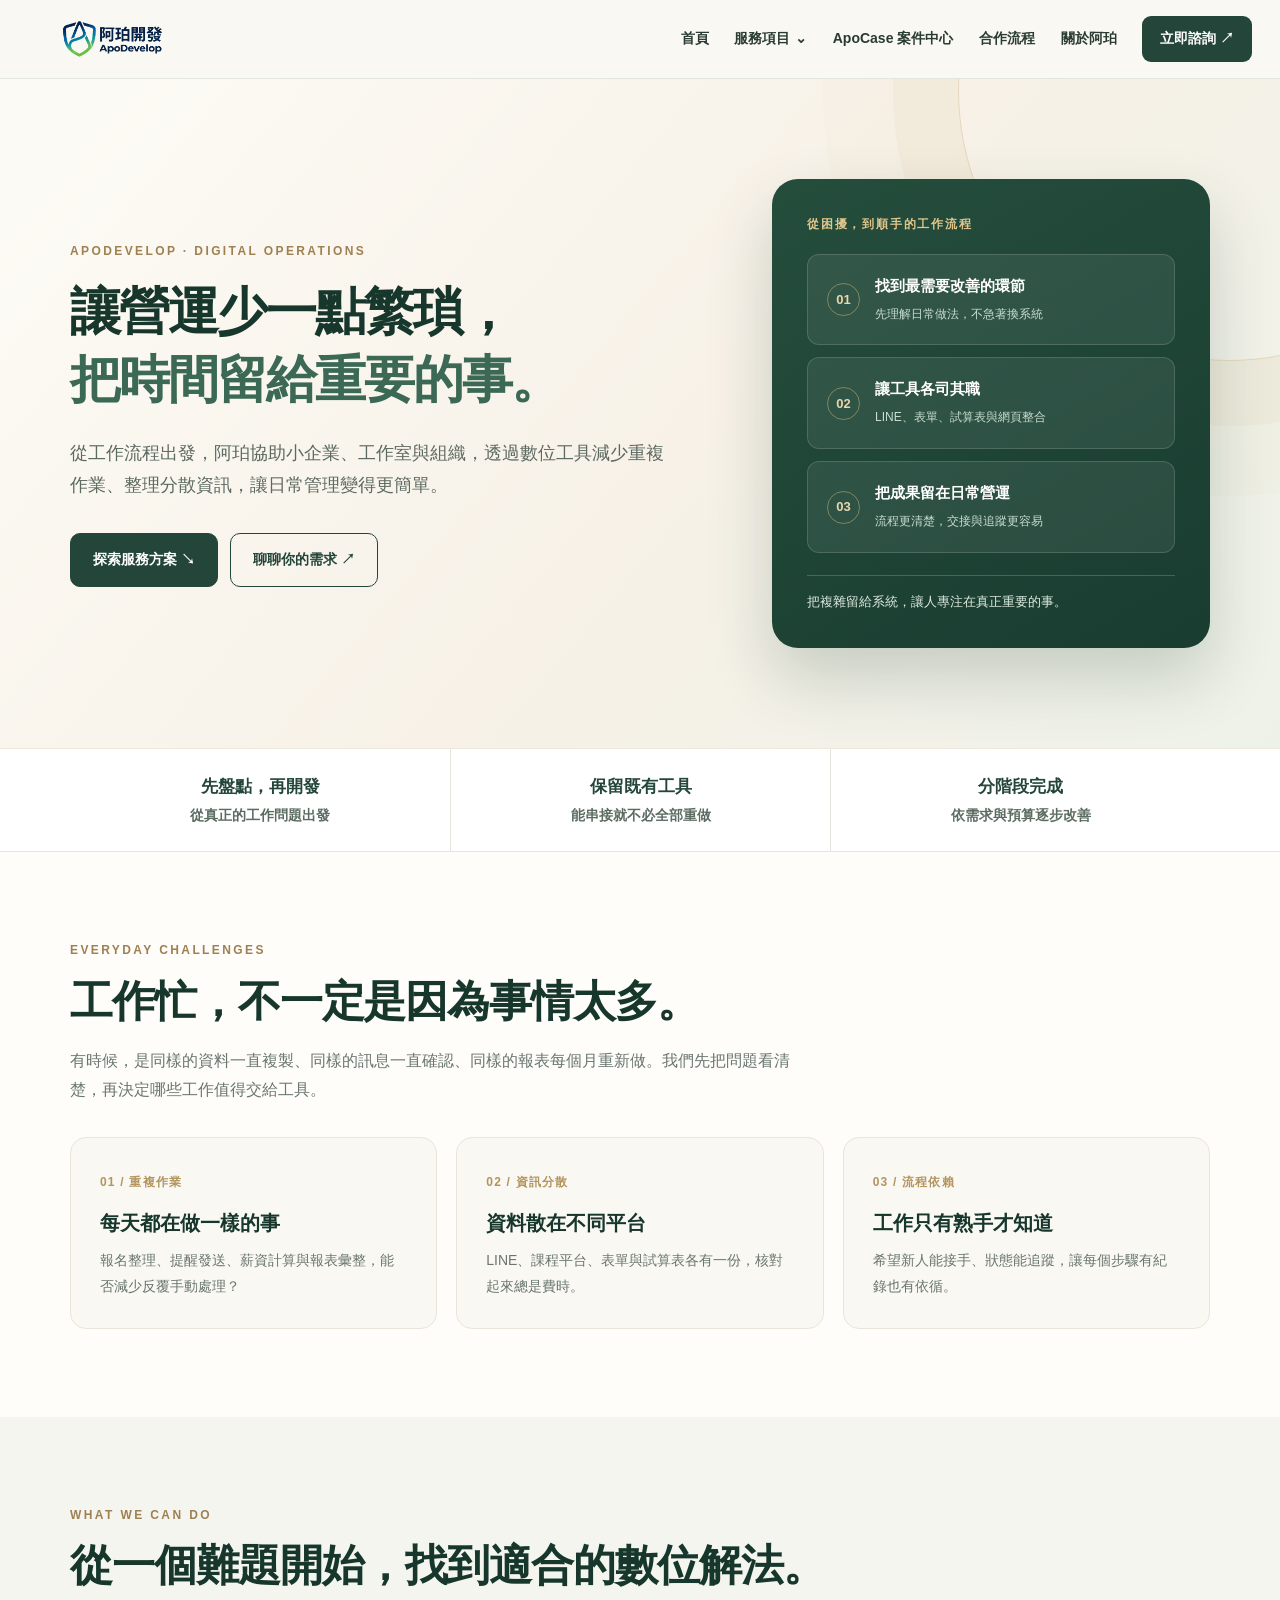
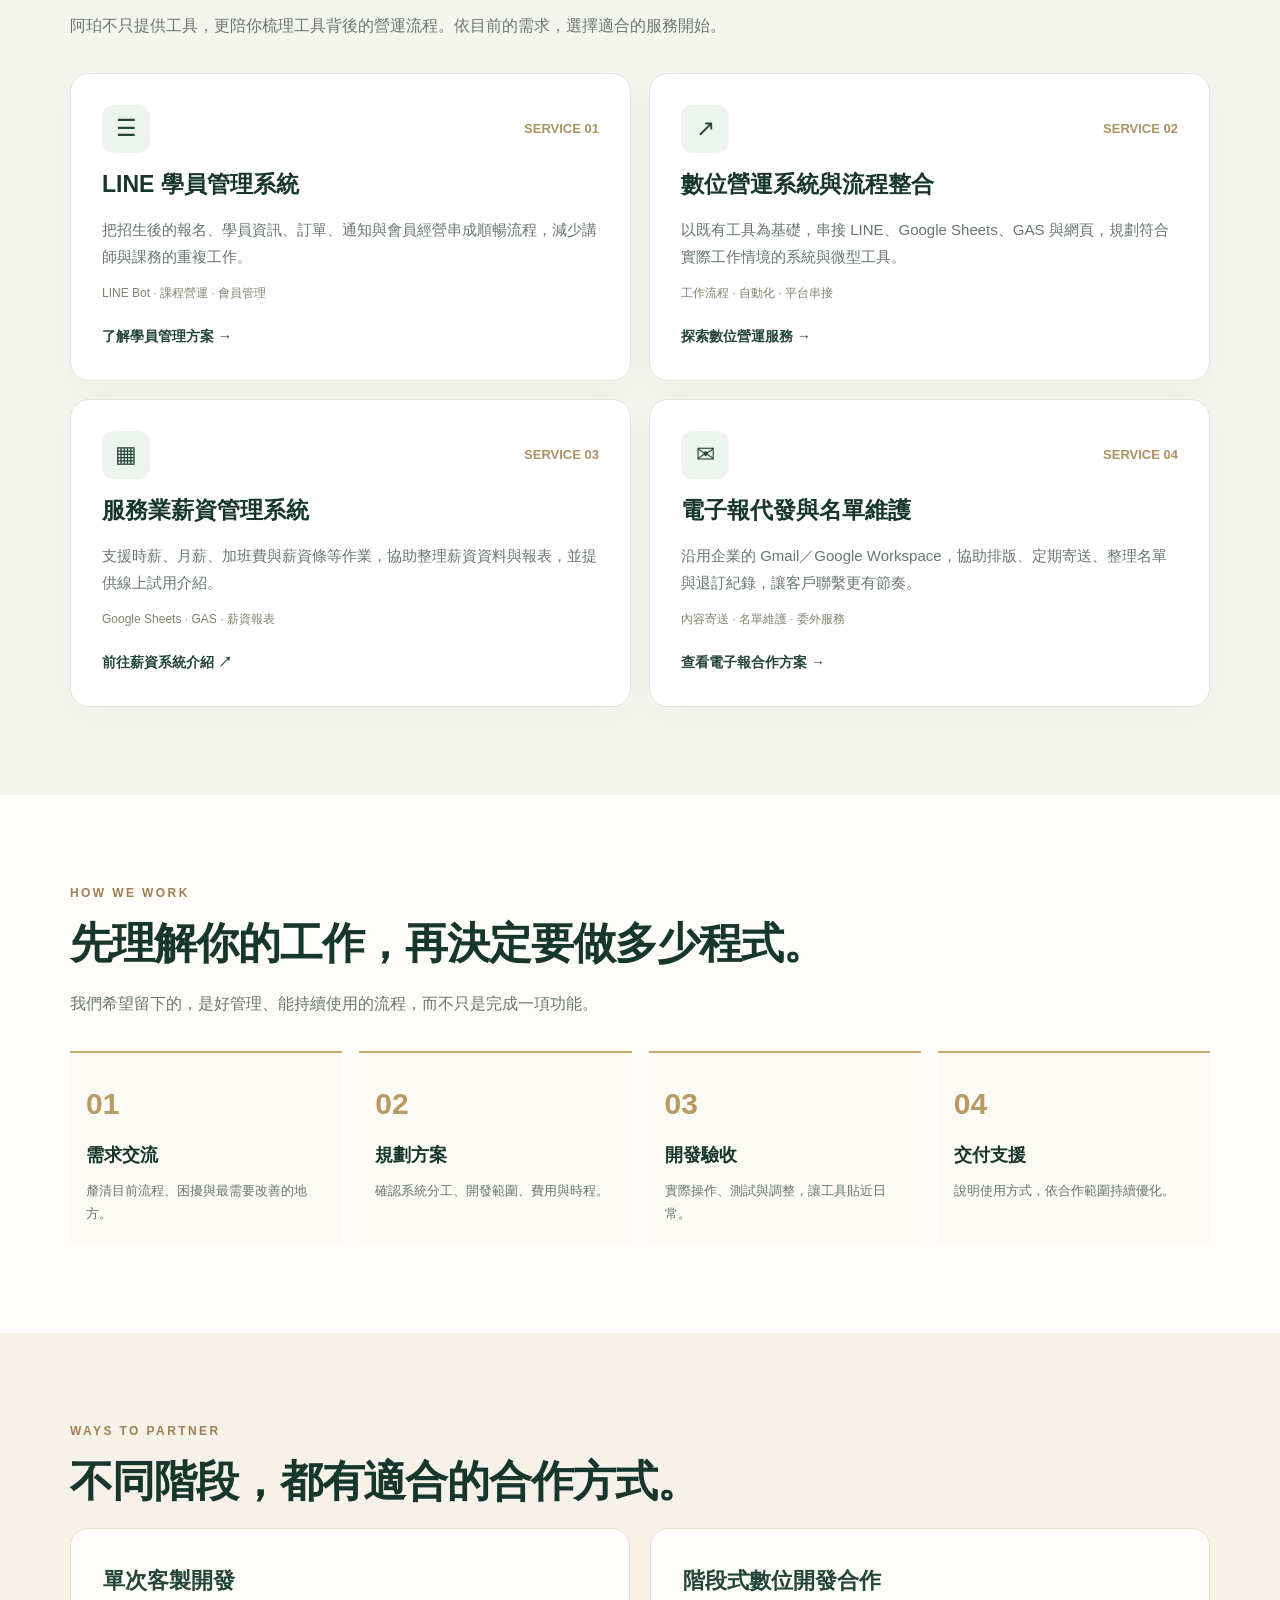
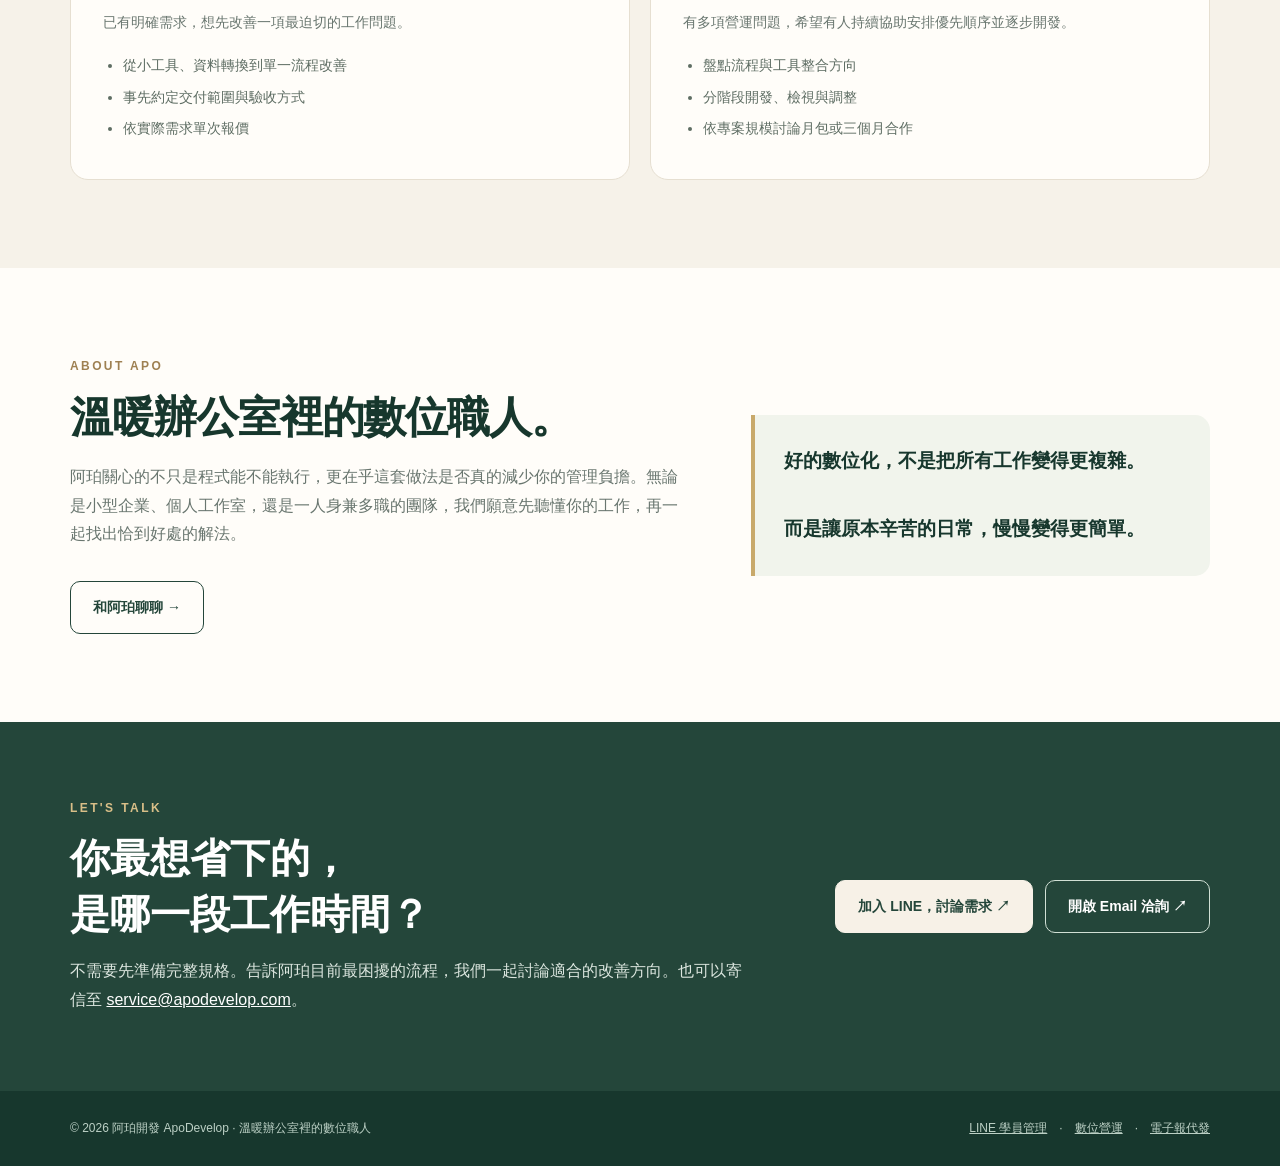
==== commit ad761518: "Unify ApoDevelop global navigation with ApoCase page" ====
--- a/index.html
+++ b/index.html
@@ -6,7 +6,7 @@
 @media(max-width:950px){.menu-toggle{display:block}.nav-inner{min-height:66px;padding:7px 17px}.brand img{width:139px;height:49px}.links{display:none;position:absolute;top:100%;left:0;right:0;background:#fffdf9;border-bottom:1px solid var(--line);box-shadow:0 15px 25px #183b2d16;padding:18px 24px 25px;flex-direction:column;align-items:stretch;gap:14px;max-height:calc(100vh - 66px);overflow:auto}.links.is-open{display:flex}.links>a,.drop>summary{padding:7px 0}.dropdown{position:static;box-shadow:none;background:#f4f6ef;min-width:0;padding:7px;border:0;border-left:2px solid var(--gold);border-radius:0;margin-top:10px}.hero-grid{gap:30px}.hero-panel{padding:24px}}
 @media(max-width:760px){.section{padding:61px 0}.hero{padding:63px 0}.hero-grid,.about-grid{grid-template-columns:1fr}.hero-panel{min-height:0}.trust-grid{grid-template-columns:1fr 1fr}.trust-grid div:last-child{grid-column:1/-1;border-top:1px solid var(--line)}.trust-grid div+div{border-left:0}.trust-grid div:nth-child(2){border-left:1px solid var(--line)}.problem-grid,.flow-grid{grid-template-columns:1fr 1fr}.service-grid,.work-grid{grid-template-columns:1fr}.contact-grid{align-items:flex-start;flex-direction:column}.hero-copy{font-size:16px}}
 @media(max-width:520px){.wrap{width:min(100% - 32px,1140px)}.hero h1{font-size:38px}.hero-panel{padding:22px}.problem-grid,.flow-grid{grid-template-columns:1fr}.service-card{padding:25px}.trust-grid strong{font-size:15px}.trust-grid div{font-size:12px;padding:18px 8px}}
-</style><link rel="stylesheet" href="/assets/apo-nav.css"><script src="/assets/apo-nav.js" defer></script></head><body><header class="apo-site-header"><nav class="apo-nav" aria-label="阿珀開發網站導覽"><a class="apo-brand" href="/" aria-label="阿珀開發，回首頁"><img src="/assets/apo-logo.svg" alt="阿珀開發 ApoDevelop Logo"></a><button class="apo-menu-toggle" type="button" aria-controls="apoNavLinks" aria-expanded="false">☰ 選單</button><div class="apo-links" id="apoNavLinks"><a href="/">首頁</a><details class="apo-drop"><summary>服務項目 <span aria-hidden="true">⌄</span></summary><div class="apo-dropdown"><a href="/services/line-student/">LINE 學員管理系統</a><a href="/digital/">數位營運與流程整合</a><a href="https://payroll.apodevelop.com/" target="_blank" rel="noopener noreferrer">薪資管理系統 ↗</a><a href="/services/email-newsletter/">電子報代發與名單維護</a></div></details><a href="/#process">合作流程</a><a href="/#about">關於阿珀</a><a class="apo-nav-cta" href="https://line.me/R/ti/p/@appdevelop" target="_blank" rel="noopener noreferrer">立即諮詢 ↗</a></div></nav></header>
+</style><link rel="stylesheet" href="/assets/apo-nav.css"><script src="/assets/apo-nav.js" defer></script></head><body><header class="apo-site-header"><nav class="apo-nav" aria-label="阿珀開發網站導覽"><a class="apo-brand" href="/" aria-label="阿珀開發，回首頁"><img src="/assets/apo-logo.svg" alt="阿珀開發 ApoDevelop Logo"></a><button class="apo-menu-toggle" type="button" aria-controls="apoNavLinks" aria-expanded="false">☰ 選單</button><div class="apo-links" id="apoNavLinks"><a href="/">首頁</a><details class="apo-drop"><summary>服務項目 <span aria-hidden="true">⌄</span></summary><div class="apo-dropdown"><a href="/services/line-student/">LINE 學員管理系統</a><a href="/digital/">數位營運與流程整合</a><a href="https://payroll.apodevelop.com/" target="_blank" rel="noopener noreferrer">薪資管理系統 ↗</a><a href="/services/email-newsletter/">電子報代發與名單維護</a></div></details><a href="/apocase/">ApoCase 案件中心</a><a href="/#process">合作流程</a><a href="/#about">關於阿珀</a><a class="apo-nav-cta" href="https://line.me/R/ti/p/@appdevelop" target="_blank" rel="noopener noreferrer">立即諮詢 ↗</a></div></nav></header>
 <main>
 <section class="hero"><div class="wrap hero-grid"><div><div class="eyebrow">APODEVELOP · DIGITAL OPERATIONS</div><h1>讓營運少一點繁瑣，<br><em>把時間留給重要的事。</em></h1><p class="hero-copy">從工作流程出發，阿珀協助小企業、工作室與組織，透過數位工具減少重複作業、整理分散資訊，讓日常管理變得更簡單。</p><div class="actions"><a class="btn" href="#services">探索服務方案 ↘</a><a class="btn outline" href="https://line.me/R/ti/p/@appdevelop" target="_blank" rel="noopener noreferrer">聊聊你的需求 ↗</a></div></div><div class="hero-panel" aria-label="阿珀的數位解題方式"><div class="panel-label">從困擾，到順手的工作流程</div><div class="panel-step"><span>01</span><div><strong>找到最需要改善的環節</strong><small>先理解日常做法，不急著換系統</small></div></div><div class="panel-step"><span>02</span><div><strong>讓工具各司其職</strong><small>LINE、表單、試算表與網頁整合</small></div></div><div class="panel-step"><span>03</span><div><strong>把成果留在日常營運</strong><small>流程更清楚，交接與追蹤更容易</small></div></div><div class="panel-foot">把複雜留給系統，讓人專注在真正重要的事。</div></div></div></section>
 <div class="trust-strip"><div class="wrap trust-grid"><div><strong>先盤點，再開發</strong>從真正的工作問題出發</div><div><strong>保留既有工具</strong>能串接就不必全部重做</div><div><strong>分階段完成</strong>依需求與預算逐步改善</div></div></div>
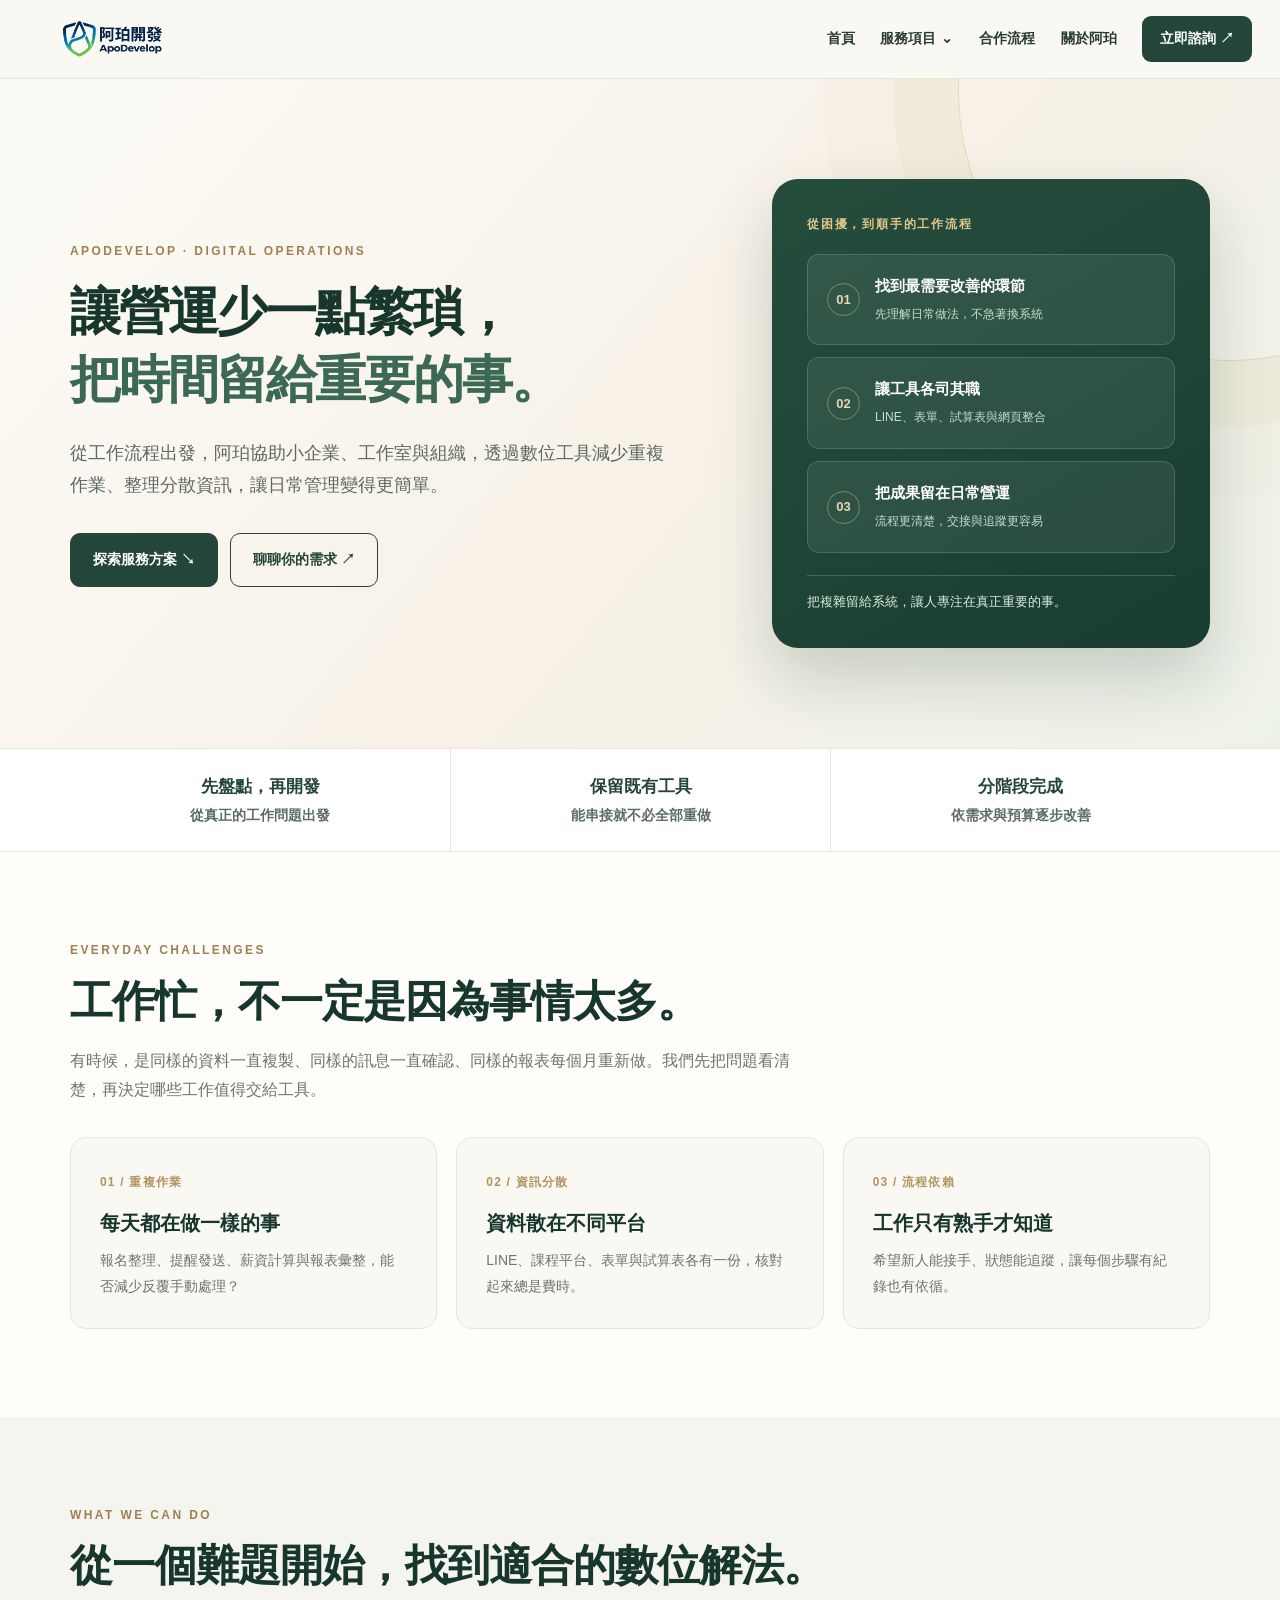
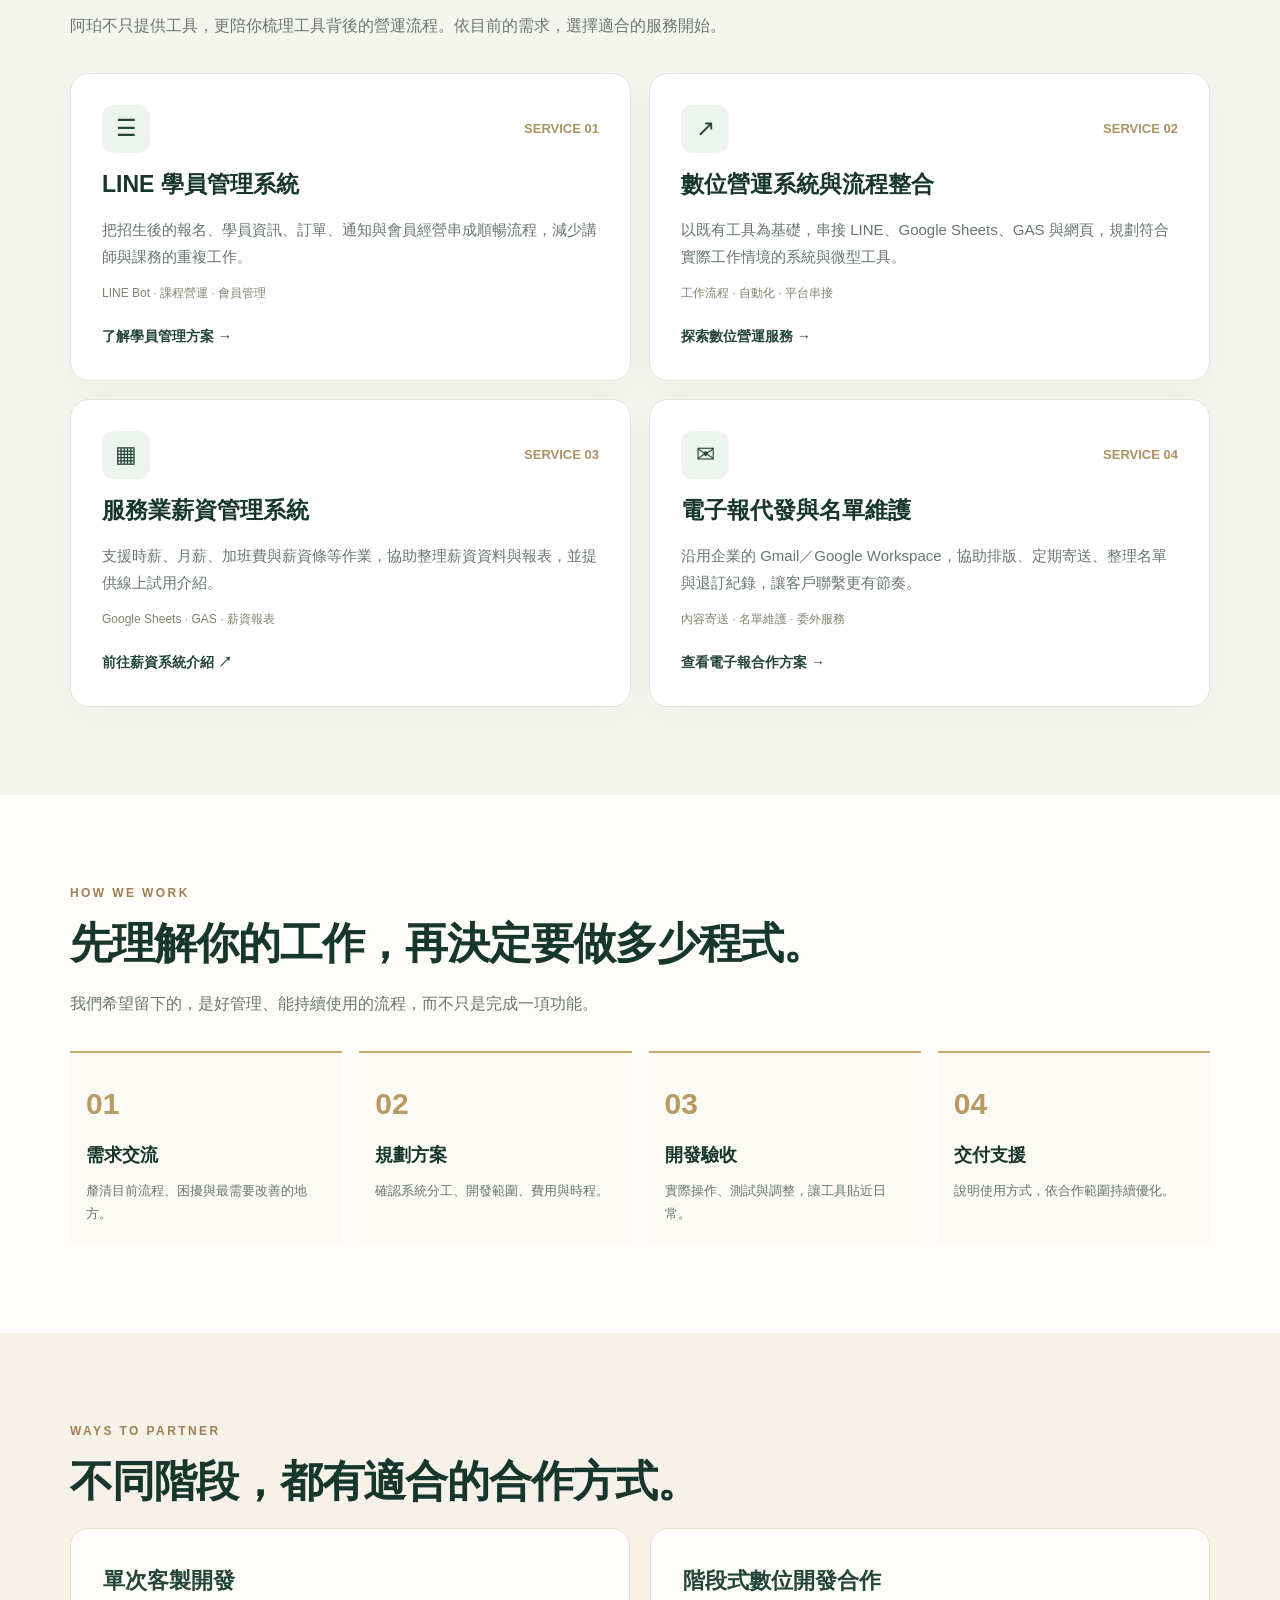
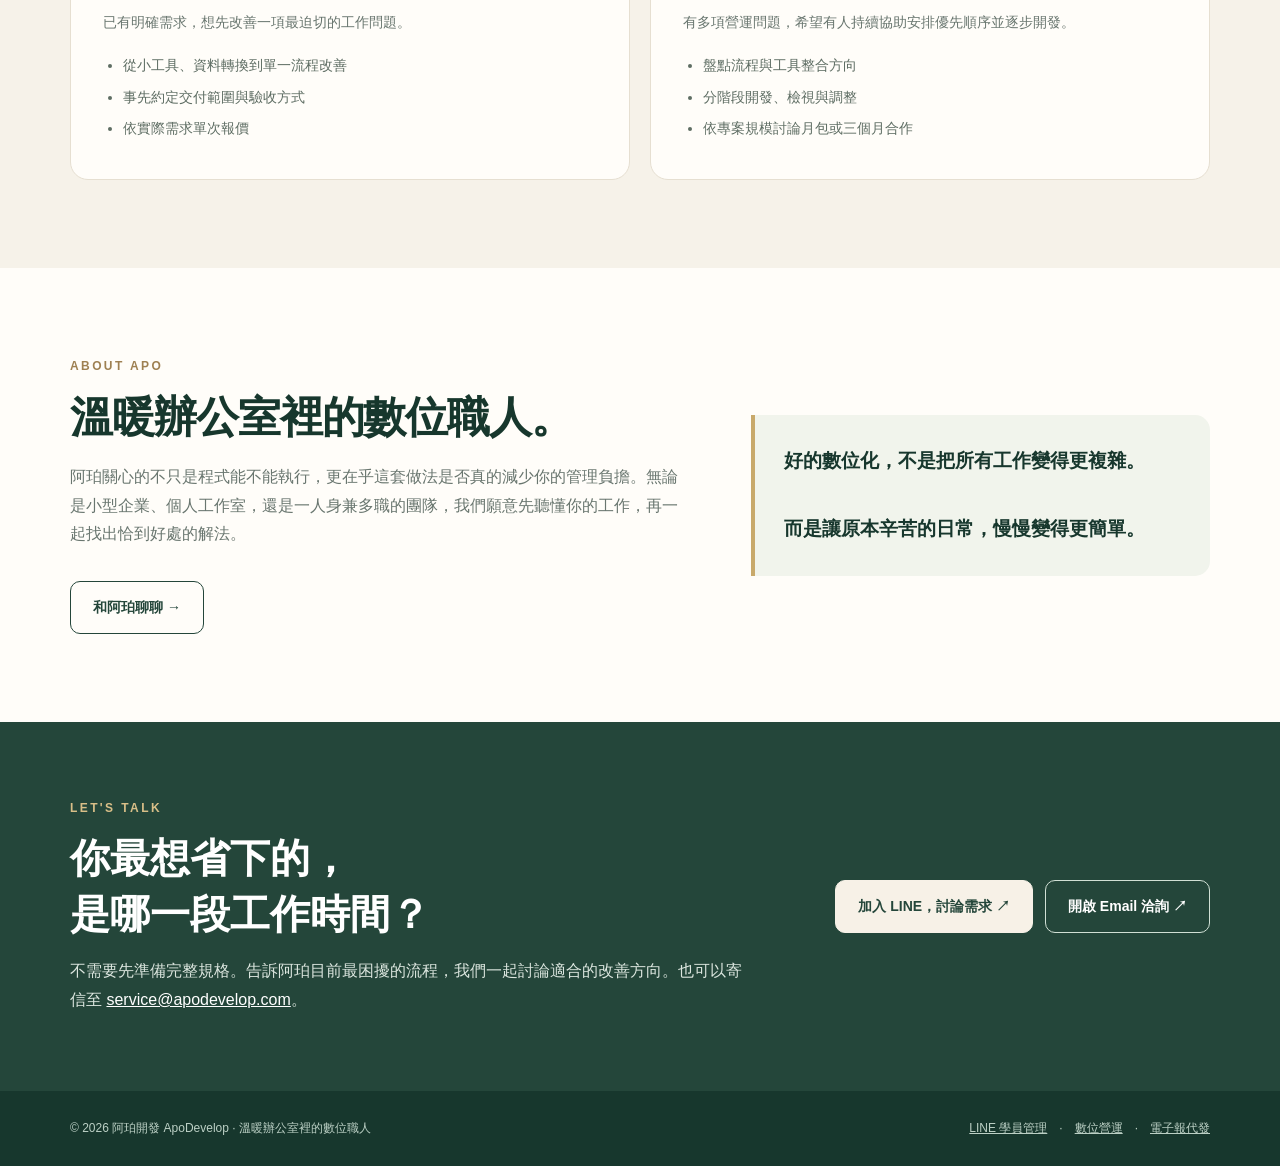
==== commit d2c1d894: "Move ApoCase into services menu and normalize logo size" ====
--- a/index.html
+++ b/index.html
@@ -6,7 +6,7 @@
 @media(max-width:950px){.menu-toggle{display:block}.nav-inner{min-height:66px;padding:7px 17px}.brand img{width:139px;height:49px}.links{display:none;position:absolute;top:100%;left:0;right:0;background:#fffdf9;border-bottom:1px solid var(--line);box-shadow:0 15px 25px #183b2d16;padding:18px 24px 25px;flex-direction:column;align-items:stretch;gap:14px;max-height:calc(100vh - 66px);overflow:auto}.links.is-open{display:flex}.links>a,.drop>summary{padding:7px 0}.dropdown{position:static;box-shadow:none;background:#f4f6ef;min-width:0;padding:7px;border:0;border-left:2px solid var(--gold);border-radius:0;margin-top:10px}.hero-grid{gap:30px}.hero-panel{padding:24px}}
 @media(max-width:760px){.section{padding:61px 0}.hero{padding:63px 0}.hero-grid,.about-grid{grid-template-columns:1fr}.hero-panel{min-height:0}.trust-grid{grid-template-columns:1fr 1fr}.trust-grid div:last-child{grid-column:1/-1;border-top:1px solid var(--line)}.trust-grid div+div{border-left:0}.trust-grid div:nth-child(2){border-left:1px solid var(--line)}.problem-grid,.flow-grid{grid-template-columns:1fr 1fr}.service-grid,.work-grid{grid-template-columns:1fr}.contact-grid{align-items:flex-start;flex-direction:column}.hero-copy{font-size:16px}}
 @media(max-width:520px){.wrap{width:min(100% - 32px,1140px)}.hero h1{font-size:38px}.hero-panel{padding:22px}.problem-grid,.flow-grid{grid-template-columns:1fr}.service-card{padding:25px}.trust-grid strong{font-size:15px}.trust-grid div{font-size:12px;padding:18px 8px}}
-</style><link rel="stylesheet" href="/assets/apo-nav.css"><script src="/assets/apo-nav.js" defer></script></head><body><header class="apo-site-header"><nav class="apo-nav" aria-label="阿珀開發網站導覽"><a class="apo-brand" href="/" aria-label="阿珀開發，回首頁"><img src="/assets/apo-logo.svg" alt="阿珀開發 ApoDevelop Logo"></a><button class="apo-menu-toggle" type="button" aria-controls="apoNavLinks" aria-expanded="false">☰ 選單</button><div class="apo-links" id="apoNavLinks"><a href="/">首頁</a><details class="apo-drop"><summary>服務項目 <span aria-hidden="true">⌄</span></summary><div class="apo-dropdown"><a href="/services/line-student/">LINE 學員管理系統</a><a href="/digital/">數位營運與流程整合</a><a href="https://payroll.apodevelop.com/" target="_blank" rel="noopener noreferrer">薪資管理系統 ↗</a><a href="/services/email-newsletter/">電子報代發與名單維護</a></div></details><a href="/apocase/">ApoCase 案件中心</a><a href="/#process">合作流程</a><a href="/#about">關於阿珀</a><a class="apo-nav-cta" href="https://line.me/R/ti/p/@appdevelop" target="_blank" rel="noopener noreferrer">立即諮詢 ↗</a></div></nav></header>
+</style><link rel="stylesheet" href="/assets/apo-nav.css"><script src="/assets/apo-nav.js" defer></script></head><body><header class="apo-site-header"><nav class="apo-nav" aria-label="阿珀開發網站導覽"><a class="apo-brand" href="/" aria-label="阿珀開發，回首頁"><img src="/assets/apo-logo.svg" alt="阿珀開發 ApoDevelop Logo"></a><button class="apo-menu-toggle" type="button" aria-controls="apoNavLinks" aria-expanded="false">☰ 選單</button><div class="apo-links" id="apoNavLinks"><a href="/">首頁</a><details class="apo-drop"><summary>服務項目 <span aria-hidden="true">⌄</span></summary><div class="apo-dropdown"><a href="/services/line-student/">LINE 學員管理系統</a><a href="/digital/">數位營運與流程整合</a><a href="https://payroll.apodevelop.com/" target="_blank" rel="noopener noreferrer">薪資管理系統 ↗</a><a href="/services/email-newsletter/">電子報代發與名單維護</a><a href="/apocase/">ApoCase 案件中心</a></div></details><a href="/#process">合作流程</a><a href="/#about">關於阿珀</a><a class="apo-nav-cta" href="https://line.me/R/ti/p/@appdevelop" target="_blank" rel="noopener noreferrer">立即諮詢 ↗</a></div></nav></header>
 <main>
 <section class="hero"><div class="wrap hero-grid"><div><div class="eyebrow">APODEVELOP · DIGITAL OPERATIONS</div><h1>讓營運少一點繁瑣，<br><em>把時間留給重要的事。</em></h1><p class="hero-copy">從工作流程出發，阿珀協助小企業、工作室與組織，透過數位工具減少重複作業、整理分散資訊，讓日常管理變得更簡單。</p><div class="actions"><a class="btn" href="#services">探索服務方案 ↘</a><a class="btn outline" href="https://line.me/R/ti/p/@appdevelop" target="_blank" rel="noopener noreferrer">聊聊你的需求 ↗</a></div></div><div class="hero-panel" aria-label="阿珀的數位解題方式"><div class="panel-label">從困擾，到順手的工作流程</div><div class="panel-step"><span>01</span><div><strong>找到最需要改善的環節</strong><small>先理解日常做法，不急著換系統</small></div></div><div class="panel-step"><span>02</span><div><strong>讓工具各司其職</strong><small>LINE、表單、試算表與網頁整合</small></div></div><div class="panel-step"><span>03</span><div><strong>把成果留在日常營運</strong><small>流程更清楚，交接與追蹤更容易</small></div></div><div class="panel-foot">把複雜留給系統，讓人專注在真正重要的事。</div></div></div></section>
 <div class="trust-strip"><div class="wrap trust-grid"><div><strong>先盤點，再開發</strong>從真正的工作問題出發</div><div><strong>保留既有工具</strong>能串接就不必全部重做</div><div><strong>分階段完成</strong>依需求與預算逐步改善</div></div></div>
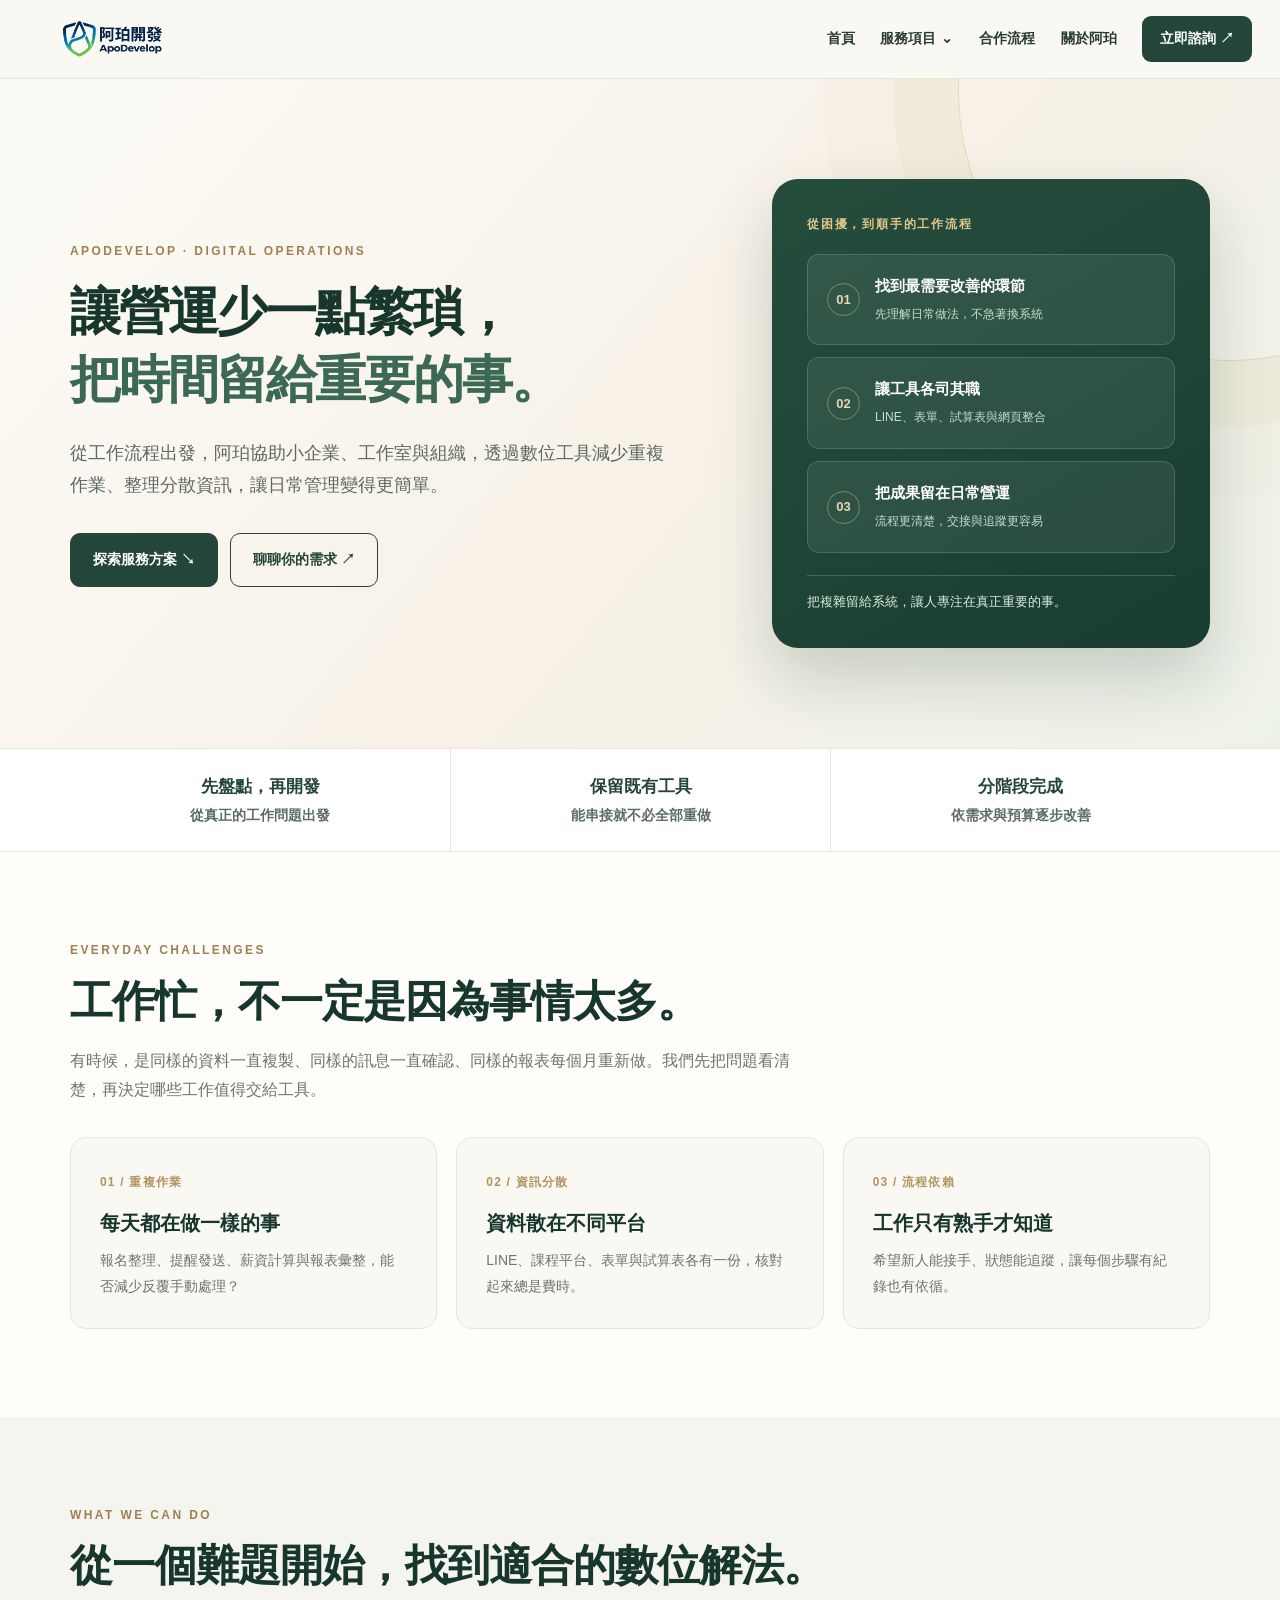
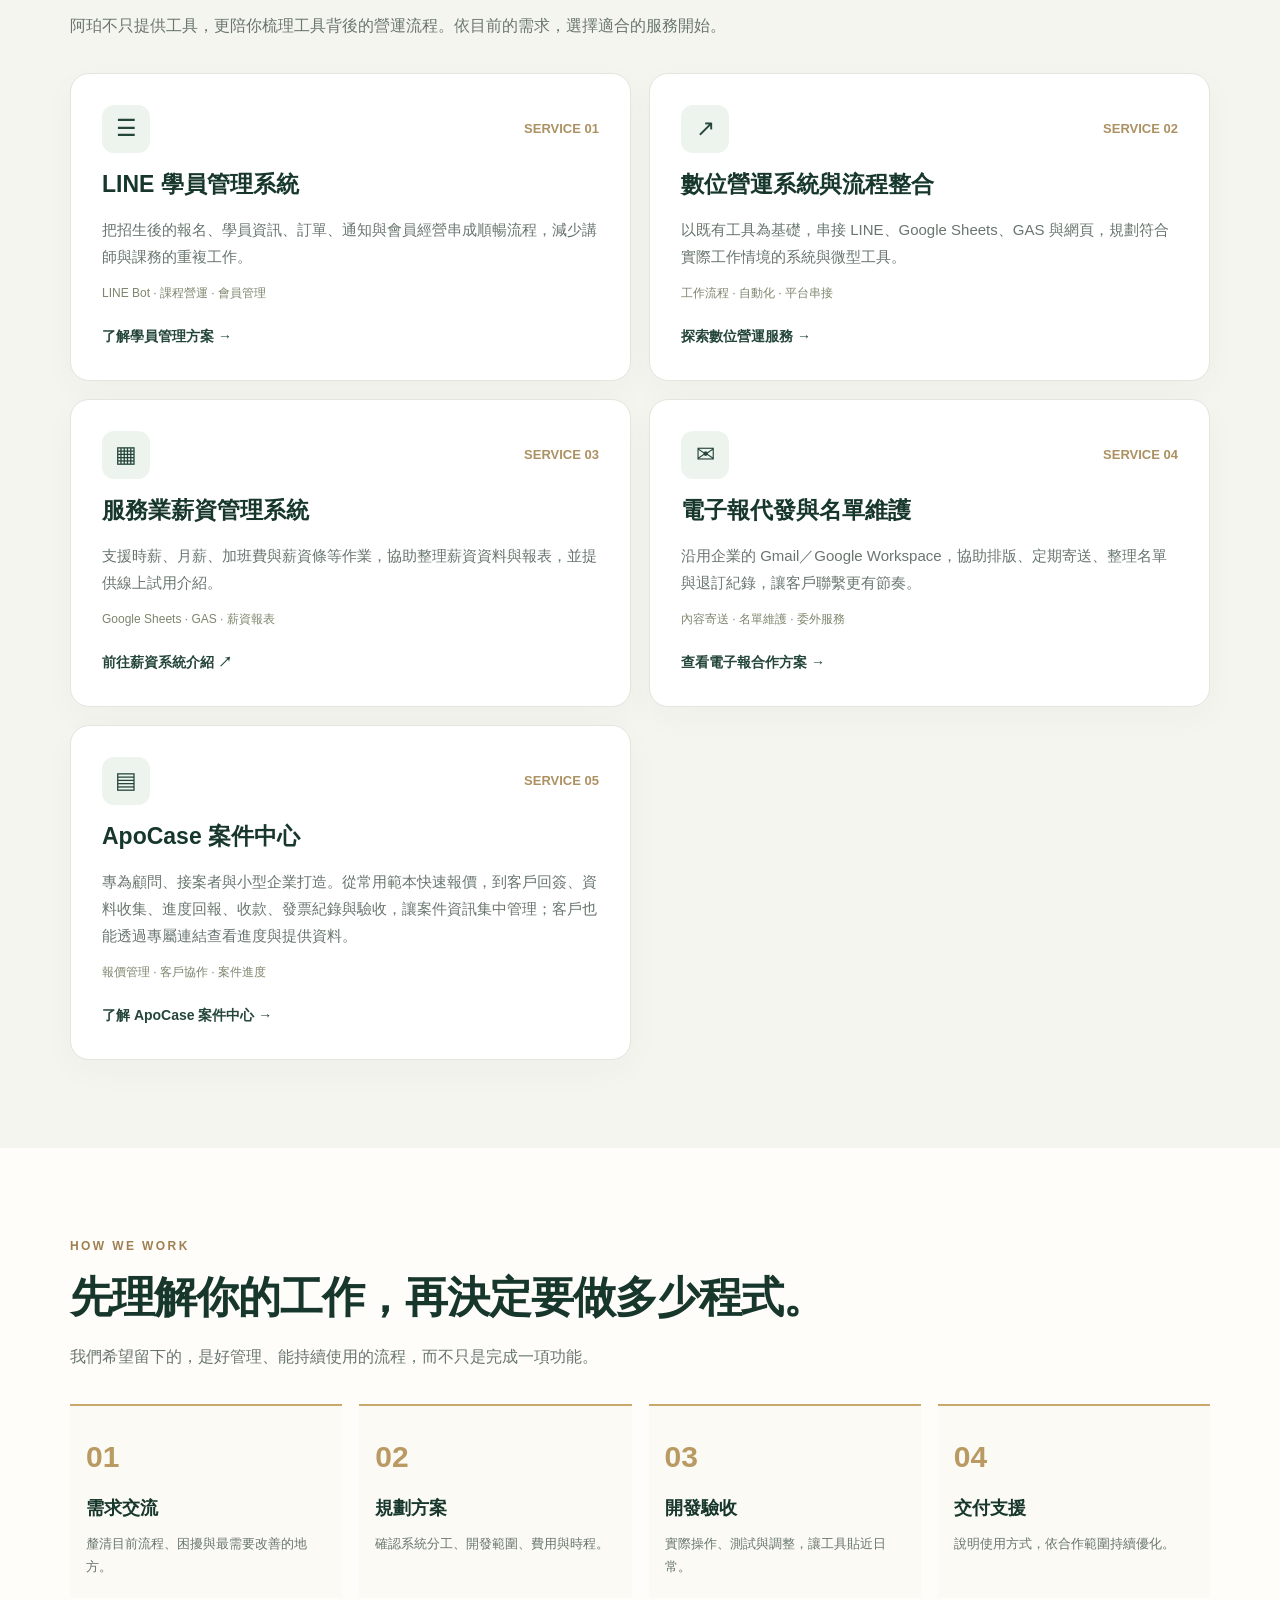
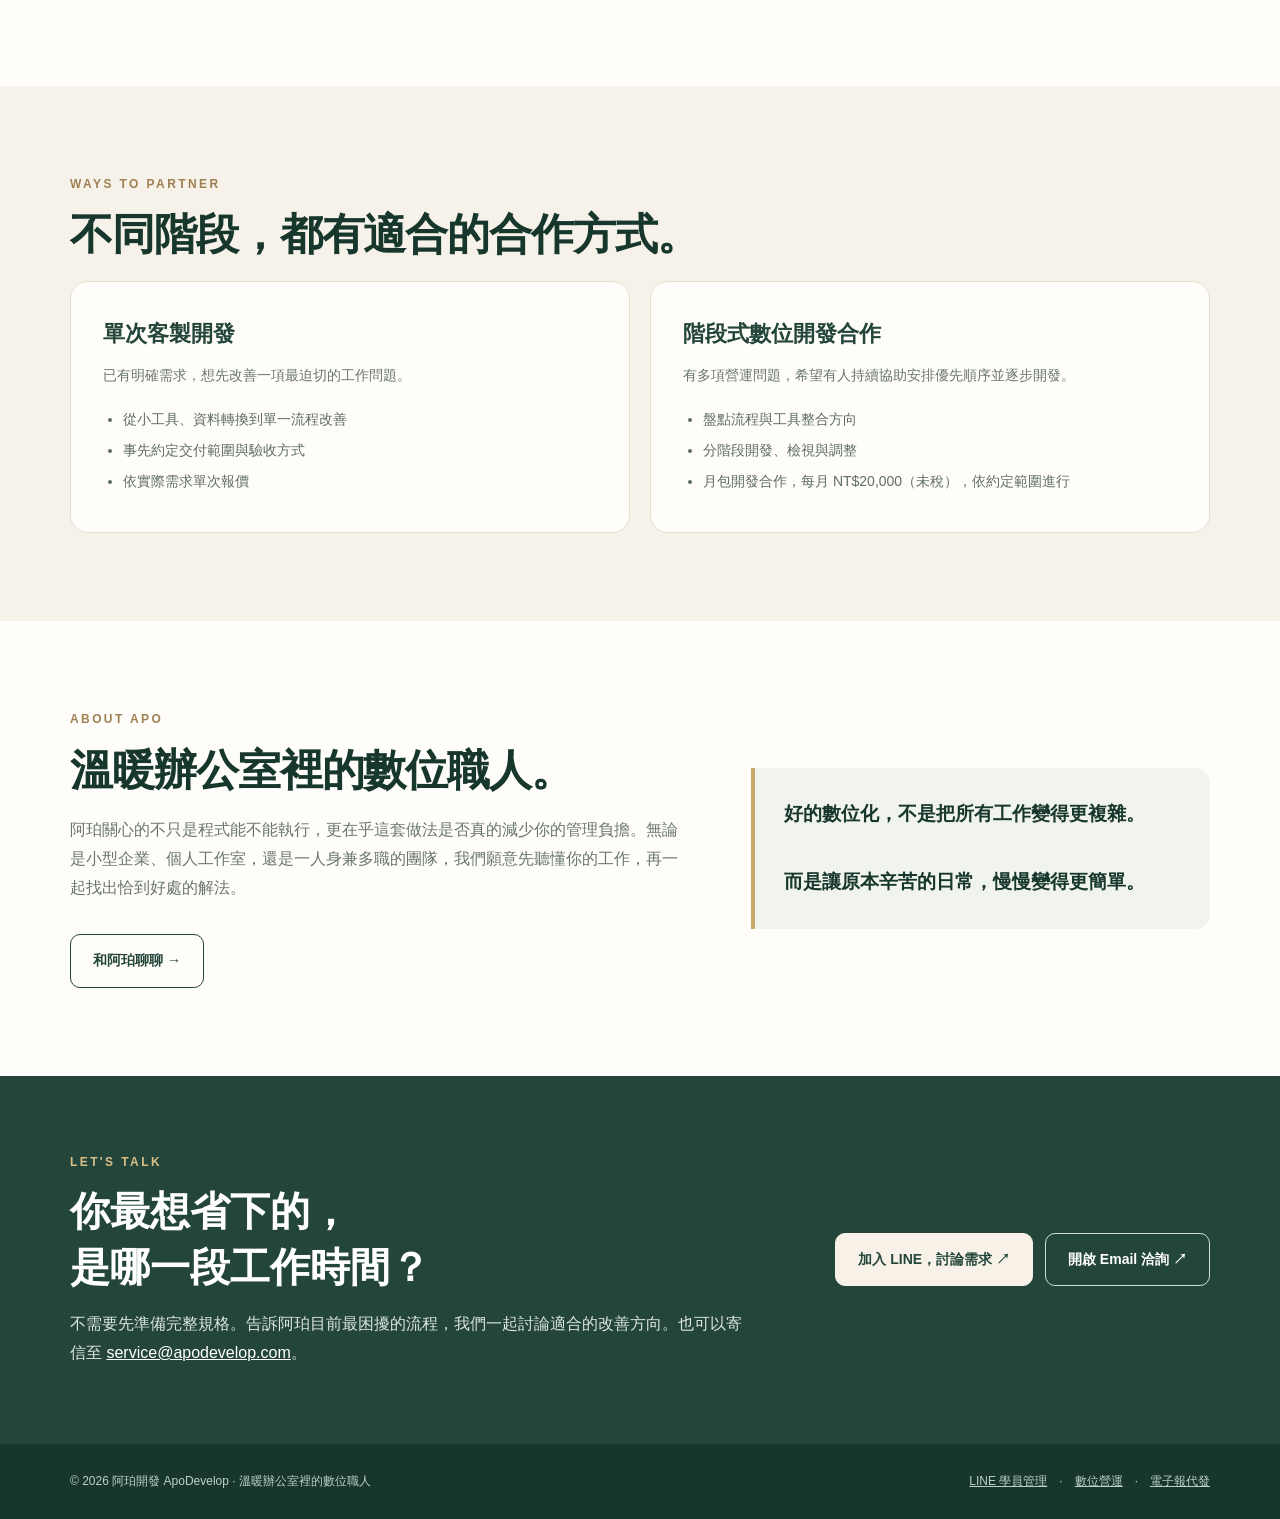
==== commit d09daa96: "Add ApoCase as homepage SERVICE 05 and refresh shared navigation assets" ====
--- a/index.html
+++ b/index.html
@@ -6,7 +6,7 @@
 @media(max-width:950px){.menu-toggle{display:block}.nav-inner{min-height:66px;padding:7px 17px}.brand img{width:139px;height:49px}.links{display:none;position:absolute;top:100%;left:0;right:0;background:#fffdf9;border-bottom:1px solid var(--line);box-shadow:0 15px 25px #183b2d16;padding:18px 24px 25px;flex-direction:column;align-items:stretch;gap:14px;max-height:calc(100vh - 66px);overflow:auto}.links.is-open{display:flex}.links>a,.drop>summary{padding:7px 0}.dropdown{position:static;box-shadow:none;background:#f4f6ef;min-width:0;padding:7px;border:0;border-left:2px solid var(--gold);border-radius:0;margin-top:10px}.hero-grid{gap:30px}.hero-panel{padding:24px}}
 @media(max-width:760px){.section{padding:61px 0}.hero{padding:63px 0}.hero-grid,.about-grid{grid-template-columns:1fr}.hero-panel{min-height:0}.trust-grid{grid-template-columns:1fr 1fr}.trust-grid div:last-child{grid-column:1/-1;border-top:1px solid var(--line)}.trust-grid div+div{border-left:0}.trust-grid div:nth-child(2){border-left:1px solid var(--line)}.problem-grid,.flow-grid{grid-template-columns:1fr 1fr}.service-grid,.work-grid{grid-template-columns:1fr}.contact-grid{align-items:flex-start;flex-direction:column}.hero-copy{font-size:16px}}
 @media(max-width:520px){.wrap{width:min(100% - 32px,1140px)}.hero h1{font-size:38px}.hero-panel{padding:22px}.problem-grid,.flow-grid{grid-template-columns:1fr}.service-card{padding:25px}.trust-grid strong{font-size:15px}.trust-grid div{font-size:12px;padding:18px 8px}}
-</style><link rel="stylesheet" href="/assets/apo-nav.css"><script src="/assets/apo-nav.js" defer></script></head><body><header class="apo-site-header"><nav class="apo-nav" aria-label="阿珀開發網站導覽"><a class="apo-brand" href="/" aria-label="阿珀開發，回首頁"><img src="/assets/apo-logo.svg" alt="阿珀開發 ApoDevelop Logo"></a><button class="apo-menu-toggle" type="button" aria-controls="apoNavLinks" aria-expanded="false">☰ 選單</button><div class="apo-links" id="apoNavLinks"><a href="/">首頁</a><details class="apo-drop"><summary>服務項目 <span aria-hidden="true">⌄</span></summary><div class="apo-dropdown"><a href="/services/line-student/">LINE 學員管理系統</a><a href="/digital/">數位營運與流程整合</a><a href="https://payroll.apodevelop.com/" target="_blank" rel="noopener noreferrer">薪資管理系統 ↗</a><a href="/services/email-newsletter/">電子報代發與名單維護</a><a href="/apocase/">ApoCase 案件中心</a></div></details><a href="/#process">合作流程</a><a href="/#about">關於阿珀</a><a class="apo-nav-cta" href="https://line.me/R/ti/p/@appdevelop" target="_blank" rel="noopener noreferrer">立即諮詢 ↗</a></div></nav></header>
+</style><link rel="stylesheet" href="/assets/apo-nav.css?v=20261102-2"><script src="/assets/apo-nav.js?v=20261102-2" defer></script></head><body><header class="apo-site-header"><nav class="apo-nav" aria-label="阿珀開發網站導覽"><a class="apo-brand" href="/" aria-label="阿珀開發，回首頁"><img src="/assets/apo-logo.svg" alt="阿珀開發 ApoDevelop Logo"></a><button class="apo-menu-toggle" type="button" aria-controls="apoNavLinks" aria-expanded="false">☰ 選單</button><div class="apo-links" id="apoNavLinks"><a href="/">首頁</a><details class="apo-drop"><summary>服務項目 <span aria-hidden="true">⌄</span></summary><div class="apo-dropdown"><a href="/services/line-student/">LINE 學員管理系統</a><a href="/digital/">數位營運與流程整合</a><a href="https://payroll.apodevelop.com/" target="_blank" rel="noopener noreferrer">薪資管理系統 ↗</a><a href="/services/email-newsletter/">電子報代發與名單維護</a><a href="/apocase/">ApoCase 案件中心</a></div></details><a href="/#process">合作流程</a><a href="/#about">關於阿珀</a><a class="apo-nav-cta" href="https://line.me/R/ti/p/@appdevelop" target="_blank" rel="noopener noreferrer">立即諮詢 ↗</a></div></nav></header>
 <main>
 <section class="hero"><div class="wrap hero-grid"><div><div class="eyebrow">APODEVELOP · DIGITAL OPERATIONS</div><h1>讓營運少一點繁瑣，<br><em>把時間留給重要的事。</em></h1><p class="hero-copy">從工作流程出發，阿珀協助小企業、工作室與組織，透過數位工具減少重複作業、整理分散資訊，讓日常管理變得更簡單。</p><div class="actions"><a class="btn" href="#services">探索服務方案 ↘</a><a class="btn outline" href="https://line.me/R/ti/p/@appdevelop" target="_blank" rel="noopener noreferrer">聊聊你的需求 ↗</a></div></div><div class="hero-panel" aria-label="阿珀的數位解題方式"><div class="panel-label">從困擾，到順手的工作流程</div><div class="panel-step"><span>01</span><div><strong>找到最需要改善的環節</strong><small>先理解日常做法，不急著換系統</small></div></div><div class="panel-step"><span>02</span><div><strong>讓工具各司其職</strong><small>LINE、表單、試算表與網頁整合</small></div></div><div class="panel-step"><span>03</span><div><strong>把成果留在日常營運</strong><small>流程更清楚，交接與追蹤更容易</small></div></div><div class="panel-foot">把複雜留給系統，讓人專注在真正重要的事。</div></div></div></section>
 <div class="trust-strip"><div class="wrap trust-grid"><div><strong>先盤點，再開發</strong>從真正的工作問題出發</div><div><strong>保留既有工具</strong>能串接就不必全部重做</div><div><strong>分階段完成</strong>依需求與預算逐步改善</div></div></div>
@@ -16,9 +16,10 @@
 <a class="service-card" href="/digital/"><div class="service-head"><span class="service-icon" aria-hidden="true">↗</span><span class="service-id">SERVICE 02</span></div><h3>數位營運系統與流程整合</h3><p>以既有工具為基礎，串接 LINE、Google Sheets、GAS 與網頁，規劃符合實際工作情境的系統與微型工具。</p><span class="service-tags">工作流程 · 自動化 · 平台串接</span><span class="service-more">探索數位營運服務 →</span></a>
 <a class="service-card" href="https://payroll.apodevelop.com/" target="_blank" rel="noopener noreferrer"><div class="service-head"><span class="service-icon" aria-hidden="true">▦</span><span class="service-id">SERVICE 03</span></div><h3>服務業薪資管理系統</h3><p>支援時薪、月薪、加班費與薪資條等作業，協助整理薪資資料與報表，並提供線上試用介紹。</p><span class="service-tags">Google Sheets · GAS · 薪資報表</span><span class="service-more">前往薪資系統介紹 ↗</span></a>
 <a class="service-card" href="/services/email-newsletter/"><div class="service-head"><span class="service-icon" aria-hidden="true">✉</span><span class="service-id">SERVICE 04</span></div><h3>電子報代發與名單維護</h3><p>沿用企業的 Gmail／Google Workspace，協助排版、定期寄送、整理名單與退訂紀錄，讓客戶聯繫更有節奏。</p><span class="service-tags">內容寄送 · 名單維護 · 委外服務</span><span class="service-more">查看電子報合作方案 →</span></a>
+<a class="service-card" href="/apocase/"><div class="service-head"><span class="service-icon" aria-hidden="true">▤</span><span class="service-id">SERVICE 05</span></div><h3>ApoCase 案件中心</h3><p>專為顧問、接案者與小型企業打造。從常用範本快速報價，到客戶回簽、資料收集、進度回報、收款、發票紀錄與驗收，讓案件資訊集中管理；客戶也能透過專屬連結查看進度與提供資料。</p><span class="service-tags">報價管理 · 客戶協作 · 案件進度</span><span class="service-more">了解 ApoCase 案件中心 →</span></a>
 </div></div></section>
 <section class="section flow" id="process"><div class="wrap"><div class="eyebrow">HOW WE WORK</div><h2 class="section-title">先理解你的工作，再決定要做多少程式。</h2><p class="lead">我們希望留下的，是好管理、能持續使用的流程，而不只是完成一項功能。</p><div class="flow-grid"><div class="flow-step"><b>01</b><h3>需求交流</h3><p>釐清目前流程、困擾與最需要改善的地方。</p></div><div class="flow-step"><b>02</b><h3>規劃方案</h3><p>確認系統分工、開發範圍、費用與時程。</p></div><div class="flow-step"><b>03</b><h3>開發驗收</h3><p>實際操作、測試與調整，讓工具貼近日常。</p></div><div class="flow-step"><b>04</b><h3>交付支援</h3><p>說明使用方式，依合作範圍持續優化。</p></div></div></div></section>
-<section class="section work" id="cooperate"><div class="wrap"><div class="eyebrow">WAYS TO PARTNER</div><h2 class="section-title">不同階段，都有適合的合作方式。</h2><div class="work-grid"><div class="work-box"><h3>單次客製開發</h3><p>已有明確需求，想先改善一項最迫切的工作問題。</p><ul><li>從小工具、資料轉換到單一流程改善</li><li>事先約定交付範圍與驗收方式</li><li>依實際需求單次報價</li></ul></div><div class="work-box"><h3>階段式數位開發合作</h3><p>有多項營運問題，希望有人持續協助安排優先順序並逐步開發。</p><ul><li>盤點流程與工具整合方向</li><li>分階段開發、檢視與調整</li><li>依專案規模討論月包或三個月合作</li></ul></div></div></div></section>
+<section class="section work" id="cooperate"><div class="wrap"><div class="eyebrow">WAYS TO PARTNER</div><h2 class="section-title">不同階段，都有適合的合作方式。</h2><div class="work-grid"><div class="work-box"><h3>單次客製開發</h3><p>已有明確需求，想先改善一項最迫切的工作問題。</p><ul><li>從小工具、資料轉換到單一流程改善</li><li>事先約定交付範圍與驗收方式</li><li>依實際需求單次報價</li></ul></div><div class="work-box"><h3>階段式數位開發合作</h3><p>有多項營運問題，希望有人持續協助安排優先順序並逐步開發。</p><ul><li>盤點流程與工具整合方向</li><li>分階段開發、檢視與調整</li><li>月包開發合作，每月 NT$20,000（未稅），依約定範圍進行</li></ul></div></div></div></section>
 <section class="section about" id="about"><div class="wrap about-grid"><div><div class="eyebrow">ABOUT APO</div><h2 class="section-title">溫暖辦公室裡的數位職人。</h2><p class="lead">阿珀關心的不只是程式能不能執行，更在乎這套做法是否真的減少你的管理負擔。無論是小型企業、個人工作室，還是一人身兼多職的團隊，我們願意先聽懂你的工作，再一起找出恰到好處的解法。</p><a class="btn outline" href="https://line.me/R/ti/p/@appdevelop" target="_blank" rel="noopener noreferrer">和阿珀聊聊 →</a></div><div class="about-note">好的數位化，不是把所有工作變得更複雜。<br><br>而是讓原本辛苦的日常，慢慢變得更簡單。</div></div></section>
 <section class="contact" id="contact"><div class="wrap contact-grid"><div><div class="eyebrow" style="color:#d9bf88">LET'S TALK</div><h2>你最想省下的，<br>是哪一段工作時間？</h2><p>不需要先準備完整規格。告訴阿珀目前最困擾的流程，我們一起討論適合的改善方向。也可以寄信至 <a href="mailto:service@apodevelop.com?subject=%E9%98%BF%E7%8F%80%E9%96%8B%E7%99%BC%EF%BD%9C%E6%9C%8D%E5%8B%99%E9%9C%80%E6%B1%82%E8%AB%AE%E8%A9%A2" style="text-decoration:underline;color:white">service@apodevelop.com</a>。</p></div><div class="contact-actions"><a class="btn" href="https://line.me/R/ti/p/@appdevelop" target="_blank" rel="noopener noreferrer">加入 LINE，討論需求 ↗</a><a class="btn email-cta" href="mailto:service@apodevelop.com?subject=%E9%98%BF%E7%8F%80%E9%96%8B%E7%99%BC%EF%BD%9C%E6%9C%8D%E5%8B%99%E9%9C%80%E6%B1%82%E8%AB%AE%E8%A9%A2">開啟 Email 洽詢 ↗</a></div></div></section>
 </main><footer class="footer"><div class="wrap"><span>© <span id="year">2026</span> 阿珀開發 ApoDevelop · 溫暖辦公室裡的數位職人</span><span><a href="/services/line-student/">LINE 學員管理</a>　·　<a href="/digital/">數位營運</a>　·　<a href="/services/email-newsletter/">電子報代發</a></span></div></footer><script>document.getElementById('year').textContent=new Date().getFullYear();</script></body></html>
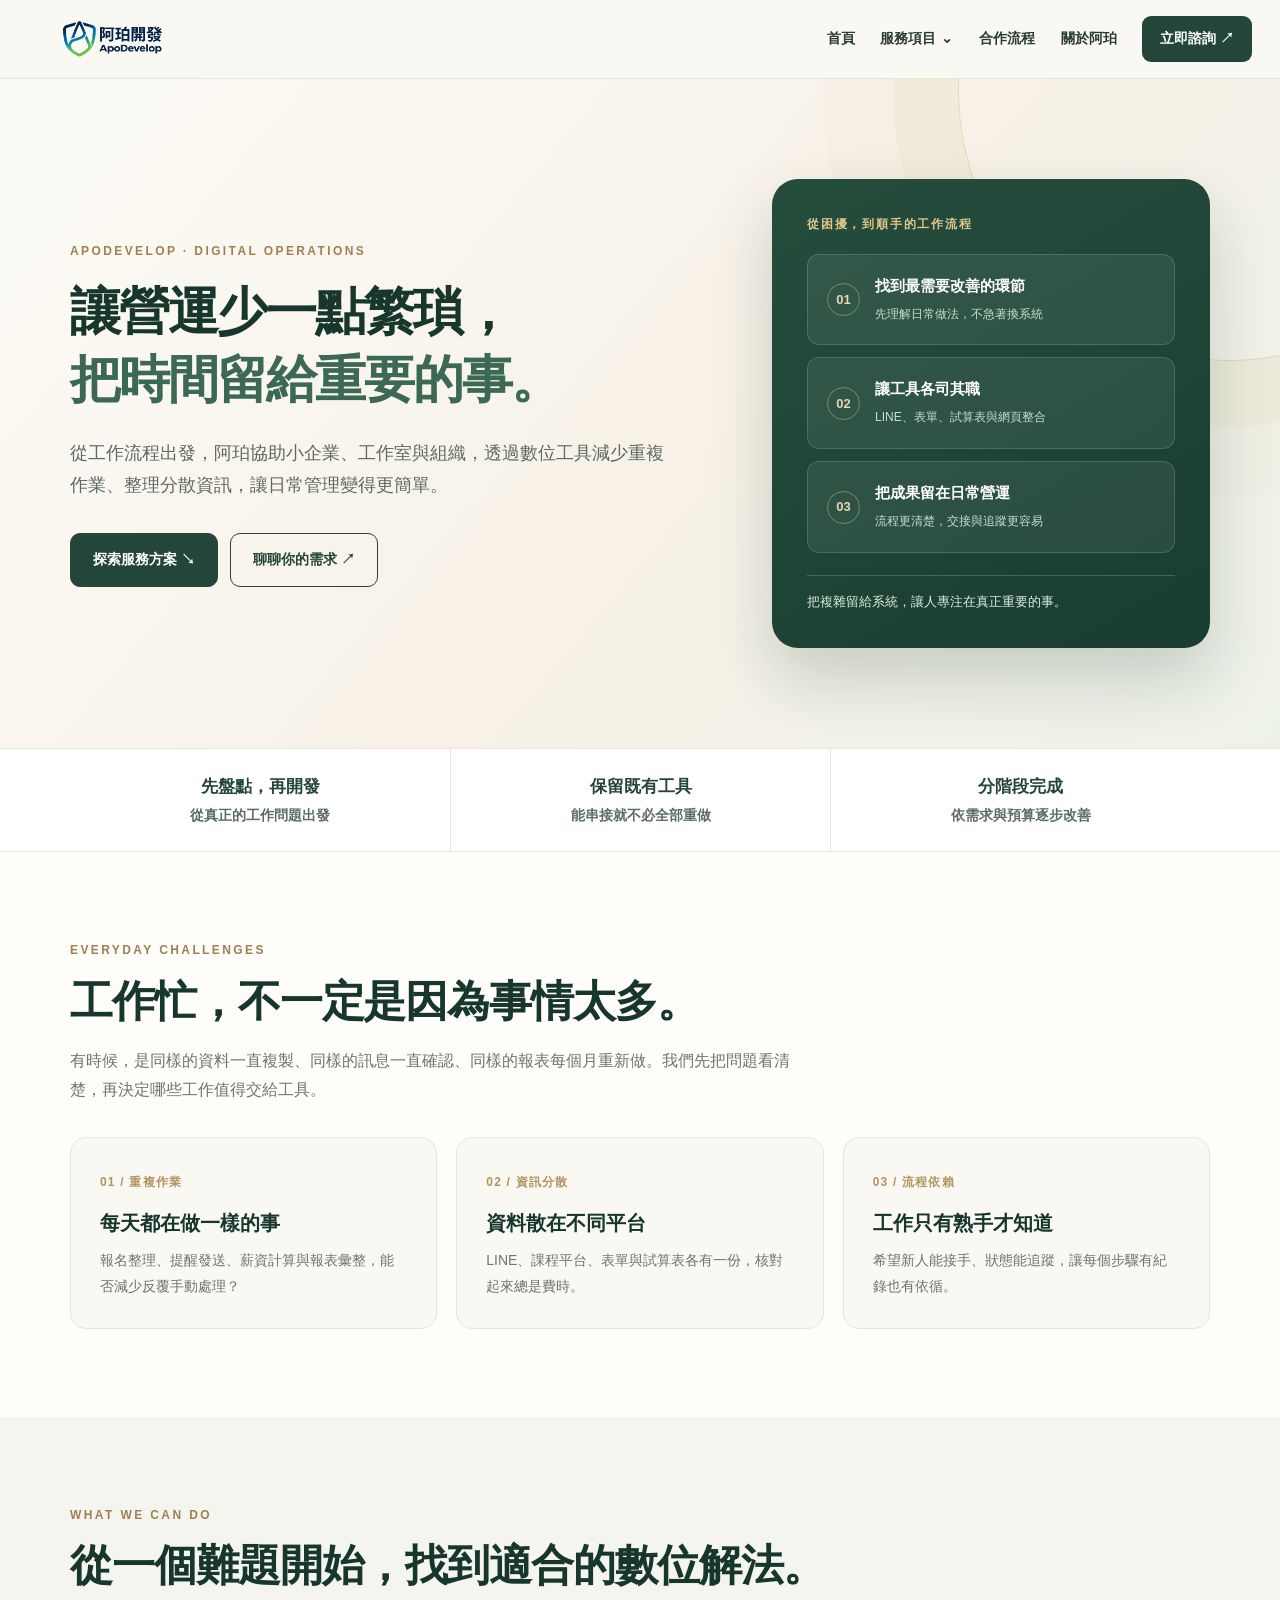
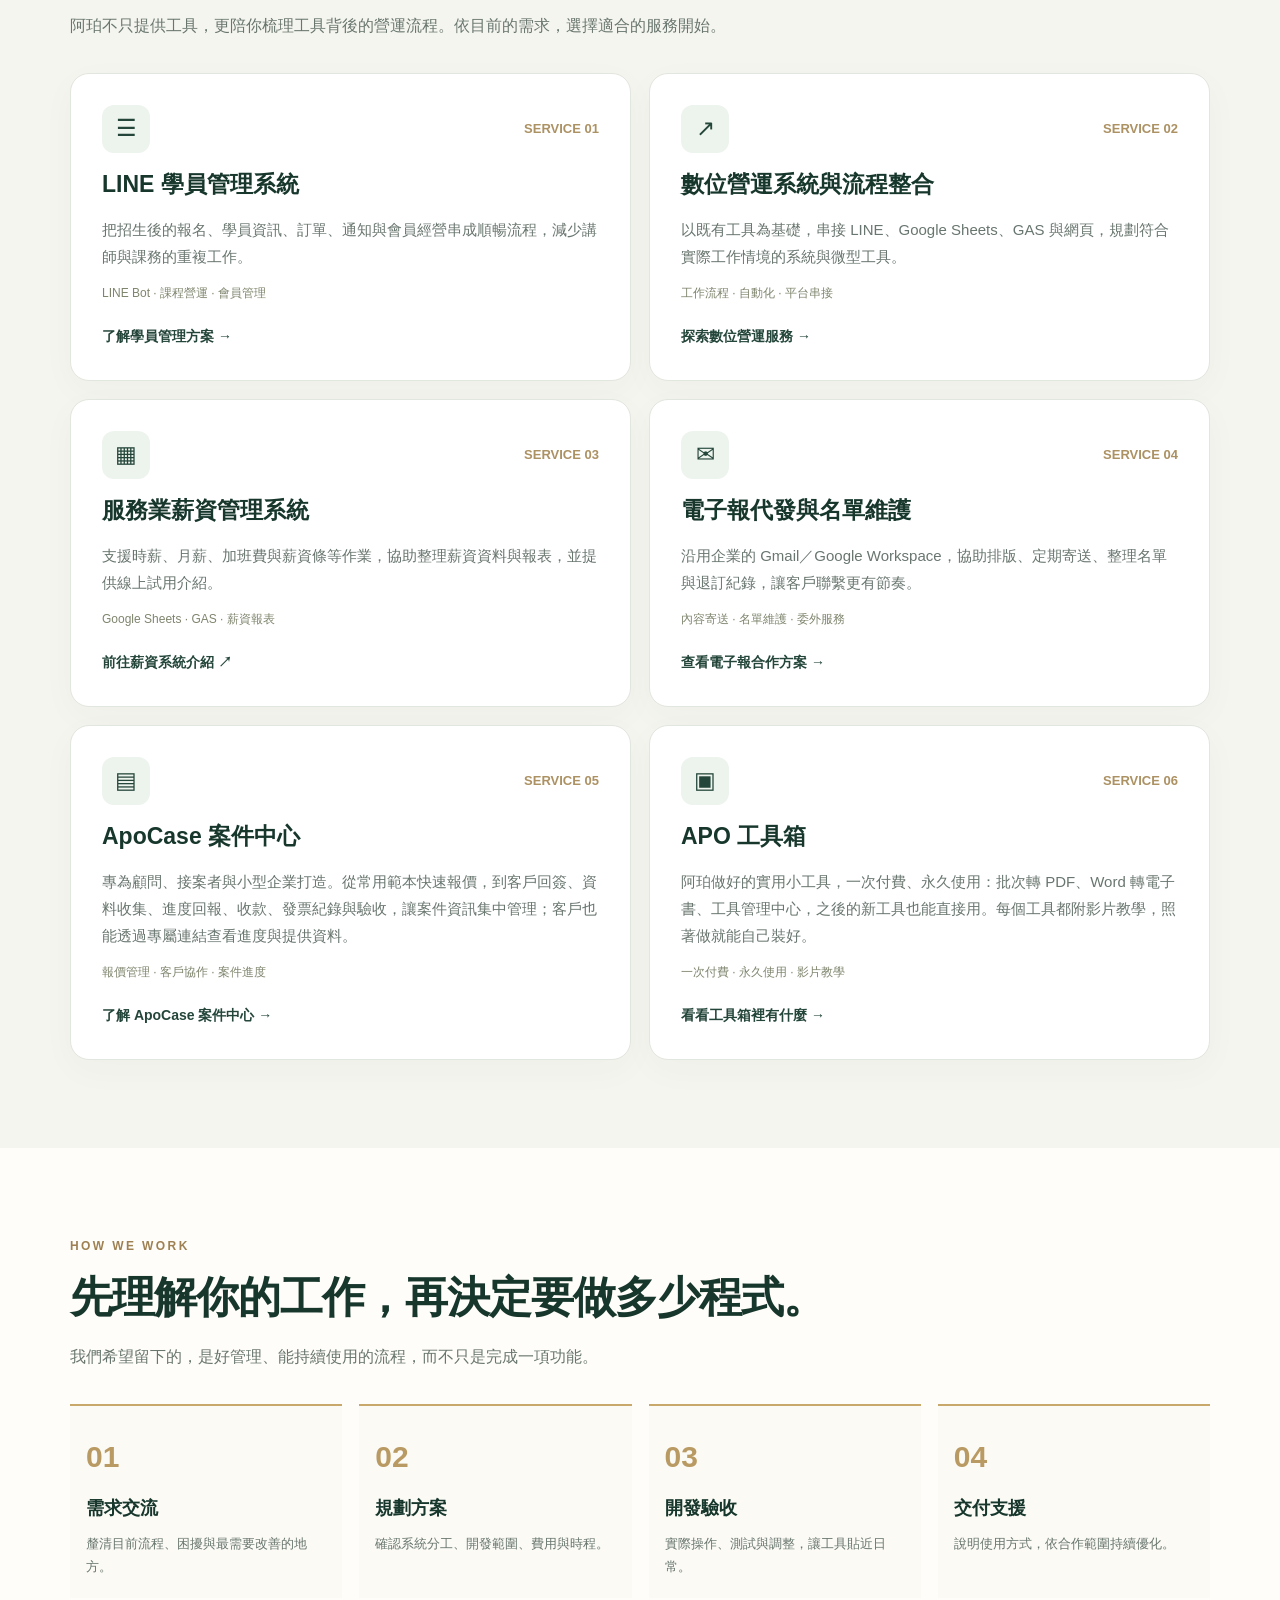
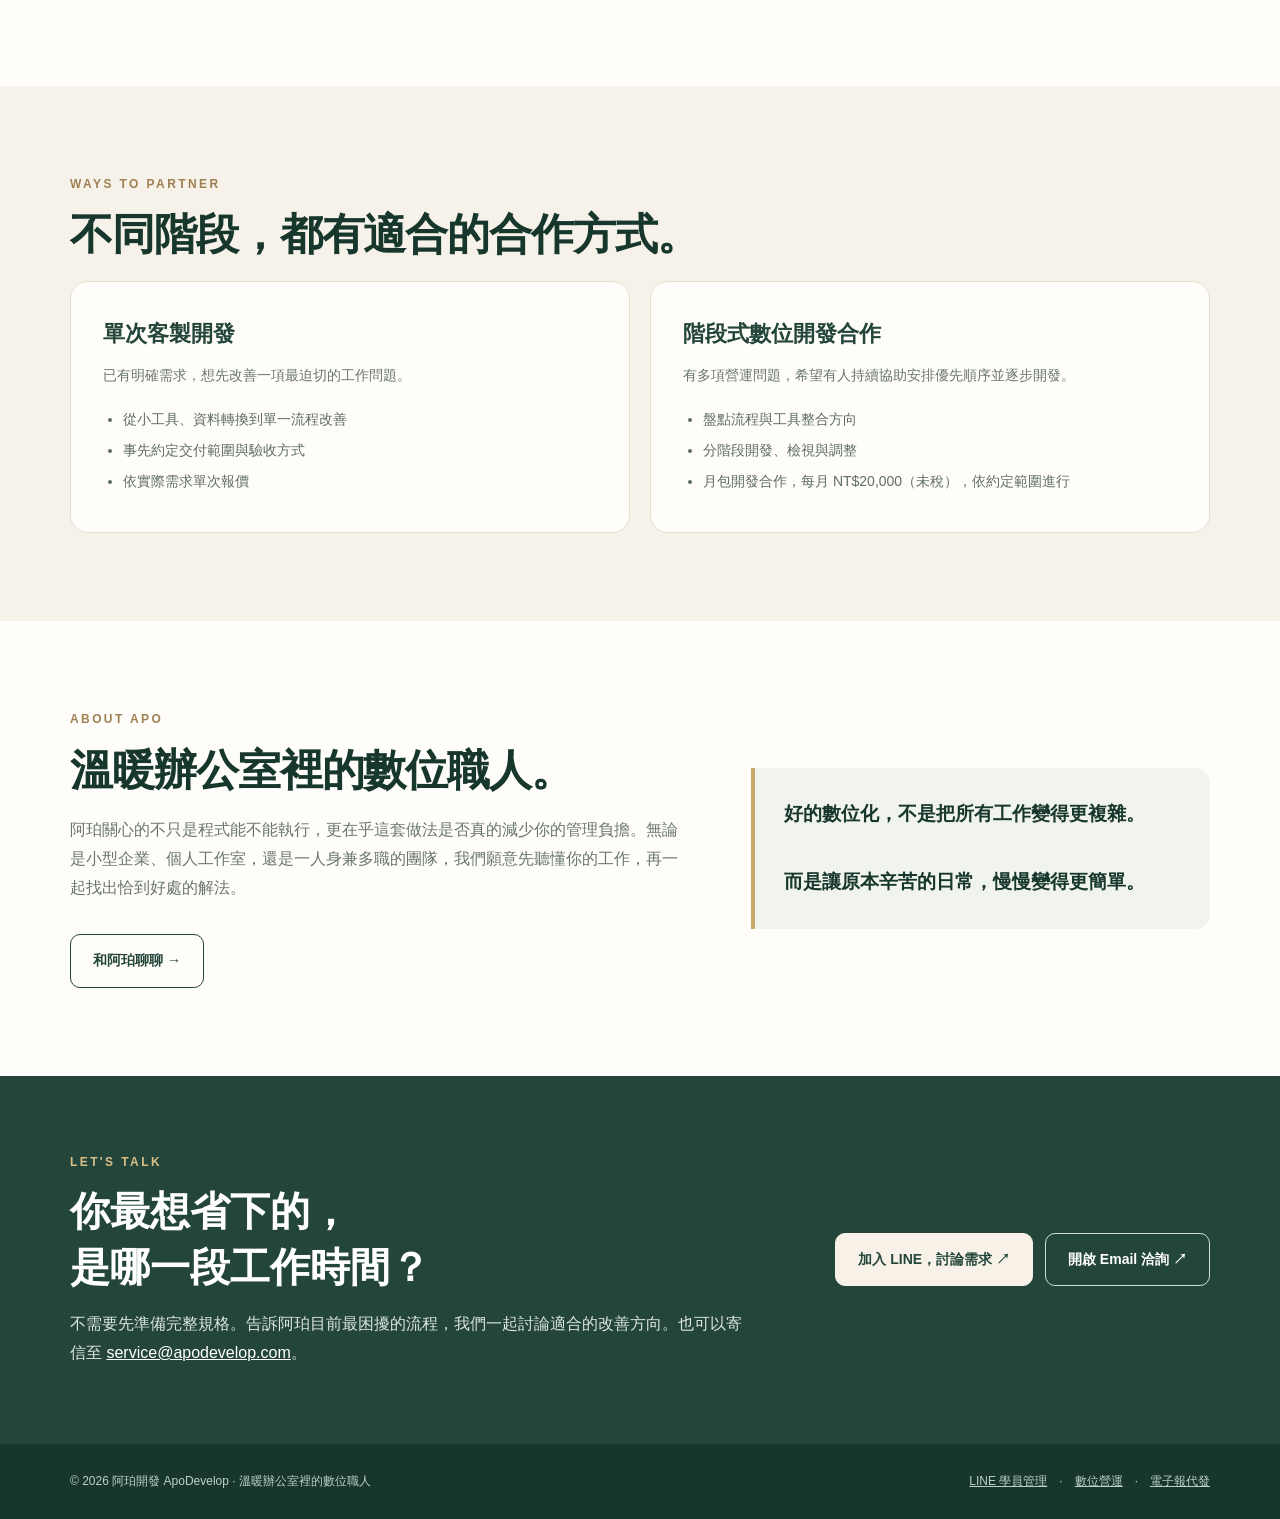
==== commit a0d6d408: "Add APO toolbox to services menu on all pages and homepage SERVICE 06; sync missing ApoCase link on " ====
--- a/index.html
+++ b/index.html
@@ -6,7 +6,7 @@
 @media(max-width:950px){.menu-toggle{display:block}.nav-inner{min-height:66px;padding:7px 17px}.brand img{width:139px;height:49px}.links{display:none;position:absolute;top:100%;left:0;right:0;background:#fffdf9;border-bottom:1px solid var(--line);box-shadow:0 15px 25px #183b2d16;padding:18px 24px 25px;flex-direction:column;align-items:stretch;gap:14px;max-height:calc(100vh - 66px);overflow:auto}.links.is-open{display:flex}.links>a,.drop>summary{padding:7px 0}.dropdown{position:static;box-shadow:none;background:#f4f6ef;min-width:0;padding:7px;border:0;border-left:2px solid var(--gold);border-radius:0;margin-top:10px}.hero-grid{gap:30px}.hero-panel{padding:24px}}
 @media(max-width:760px){.section{padding:61px 0}.hero{padding:63px 0}.hero-grid,.about-grid{grid-template-columns:1fr}.hero-panel{min-height:0}.trust-grid{grid-template-columns:1fr 1fr}.trust-grid div:last-child{grid-column:1/-1;border-top:1px solid var(--line)}.trust-grid div+div{border-left:0}.trust-grid div:nth-child(2){border-left:1px solid var(--line)}.problem-grid,.flow-grid{grid-template-columns:1fr 1fr}.service-grid,.work-grid{grid-template-columns:1fr}.contact-grid{align-items:flex-start;flex-direction:column}.hero-copy{font-size:16px}}
 @media(max-width:520px){.wrap{width:min(100% - 32px,1140px)}.hero h1{font-size:38px}.hero-panel{padding:22px}.problem-grid,.flow-grid{grid-template-columns:1fr}.service-card{padding:25px}.trust-grid strong{font-size:15px}.trust-grid div{font-size:12px;padding:18px 8px}}
-</style><link rel="stylesheet" href="/assets/apo-nav.css?v=20261102-2"><script src="/assets/apo-nav.js?v=20261102-2" defer></script></head><body><header class="apo-site-header"><nav class="apo-nav" aria-label="阿珀開發網站導覽"><a class="apo-brand" href="/" aria-label="阿珀開發，回首頁"><img src="/assets/apo-logo.svg" alt="阿珀開發 ApoDevelop Logo"></a><button class="apo-menu-toggle" type="button" aria-controls="apoNavLinks" aria-expanded="false">☰ 選單</button><div class="apo-links" id="apoNavLinks"><a href="/">首頁</a><details class="apo-drop"><summary>服務項目 <span aria-hidden="true">⌄</span></summary><div class="apo-dropdown"><a href="/services/line-student/">LINE 學員管理系統</a><a href="/digital/">數位營運與流程整合</a><a href="https://payroll.apodevelop.com/" target="_blank" rel="noopener noreferrer">薪資管理系統 ↗</a><a href="/services/email-newsletter/">電子報代發與名單維護</a><a href="/apocase/">ApoCase 案件中心</a></div></details><a href="/#process">合作流程</a><a href="/#about">關於阿珀</a><a class="apo-nav-cta" href="https://line.me/R/ti/p/@appdevelop" target="_blank" rel="noopener noreferrer">立即諮詢 ↗</a></div></nav></header>
+</style><link rel="stylesheet" href="/assets/apo-nav.css?v=20261102-2"><script src="/assets/apo-nav.js?v=20261102-2" defer></script></head><body><header class="apo-site-header"><nav class="apo-nav" aria-label="阿珀開發網站導覽"><a class="apo-brand" href="/" aria-label="阿珀開發，回首頁"><img src="/assets/apo-logo.svg" alt="阿珀開發 ApoDevelop Logo"></a><button class="apo-menu-toggle" type="button" aria-controls="apoNavLinks" aria-expanded="false">☰ 選單</button><div class="apo-links" id="apoNavLinks"><a href="/">首頁</a><details class="apo-drop"><summary>服務項目 <span aria-hidden="true">⌄</span></summary><div class="apo-dropdown"><a href="/services/line-student/">LINE 學員管理系統</a><a href="/digital/">數位營運與流程整合</a><a href="https://payroll.apodevelop.com/" target="_blank" rel="noopener noreferrer">薪資管理系統 ↗</a><a href="/services/email-newsletter/">電子報代發與名單維護</a><a href="/apocase/">ApoCase 案件中心</a><a href="/toolbox/">APO 工具箱</a></div></details><a href="/#process">合作流程</a><a href="/#about">關於阿珀</a><a class="apo-nav-cta" href="https://line.me/R/ti/p/@appdevelop" target="_blank" rel="noopener noreferrer">立即諮詢 ↗</a></div></nav></header>
 <main>
 <section class="hero"><div class="wrap hero-grid"><div><div class="eyebrow">APODEVELOP · DIGITAL OPERATIONS</div><h1>讓營運少一點繁瑣，<br><em>把時間留給重要的事。</em></h1><p class="hero-copy">從工作流程出發，阿珀協助小企業、工作室與組織，透過數位工具減少重複作業、整理分散資訊，讓日常管理變得更簡單。</p><div class="actions"><a class="btn" href="#services">探索服務方案 ↘</a><a class="btn outline" href="https://line.me/R/ti/p/@appdevelop" target="_blank" rel="noopener noreferrer">聊聊你的需求 ↗</a></div></div><div class="hero-panel" aria-label="阿珀的數位解題方式"><div class="panel-label">從困擾，到順手的工作流程</div><div class="panel-step"><span>01</span><div><strong>找到最需要改善的環節</strong><small>先理解日常做法，不急著換系統</small></div></div><div class="panel-step"><span>02</span><div><strong>讓工具各司其職</strong><small>LINE、表單、試算表與網頁整合</small></div></div><div class="panel-step"><span>03</span><div><strong>把成果留在日常營運</strong><small>流程更清楚，交接與追蹤更容易</small></div></div><div class="panel-foot">把複雜留給系統，讓人專注在真正重要的事。</div></div></div></section>
 <div class="trust-strip"><div class="wrap trust-grid"><div><strong>先盤點，再開發</strong>從真正的工作問題出發</div><div><strong>保留既有工具</strong>能串接就不必全部重做</div><div><strong>分階段完成</strong>依需求與預算逐步改善</div></div></div>
@@ -16,7 +16,7 @@
 <a class="service-card" href="/digital/"><div class="service-head"><span class="service-icon" aria-hidden="true">↗</span><span class="service-id">SERVICE 02</span></div><h3>數位營運系統與流程整合</h3><p>以既有工具為基礎，串接 LINE、Google Sheets、GAS 與網頁，規劃符合實際工作情境的系統與微型工具。</p><span class="service-tags">工作流程 · 自動化 · 平台串接</span><span class="service-more">探索數位營運服務 →</span></a>
 <a class="service-card" href="https://payroll.apodevelop.com/" target="_blank" rel="noopener noreferrer"><div class="service-head"><span class="service-icon" aria-hidden="true">▦</span><span class="service-id">SERVICE 03</span></div><h3>服務業薪資管理系統</h3><p>支援時薪、月薪、加班費與薪資條等作業，協助整理薪資資料與報表，並提供線上試用介紹。</p><span class="service-tags">Google Sheets · GAS · 薪資報表</span><span class="service-more">前往薪資系統介紹 ↗</span></a>
 <a class="service-card" href="/services/email-newsletter/"><div class="service-head"><span class="service-icon" aria-hidden="true">✉</span><span class="service-id">SERVICE 04</span></div><h3>電子報代發與名單維護</h3><p>沿用企業的 Gmail／Google Workspace，協助排版、定期寄送、整理名單與退訂紀錄，讓客戶聯繫更有節奏。</p><span class="service-tags">內容寄送 · 名單維護 · 委外服務</span><span class="service-more">查看電子報合作方案 →</span></a>
-<a class="service-card" href="/apocase/"><div class="service-head"><span class="service-icon" aria-hidden="true">▤</span><span class="service-id">SERVICE 05</span></div><h3>ApoCase 案件中心</h3><p>專為顧問、接案者與小型企業打造。從常用範本快速報價，到客戶回簽、資料收集、進度回報、收款、發票紀錄與驗收，讓案件資訊集中管理；客戶也能透過專屬連結查看進度與提供資料。</p><span class="service-tags">報價管理 · 客戶協作 · 案件進度</span><span class="service-more">了解 ApoCase 案件中心 →</span></a>
+<a class="service-card" href="/apocase/"><div class="service-head"><span class="service-icon" aria-hidden="true">▤</span><span class="service-id">SERVICE 05</span></div><h3>ApoCase 案件中心</h3><p>專為顧問、接案者與小型企業打造。從常用範本快速報價，到客戶回簽、資料收集、進度回報、收款、發票紀錄與驗收，讓案件資訊集中管理；客戶也能透過專屬連結查看進度與提供資料。</p><span class="service-tags">報價管理 · 客戶協作 · 案件進度</span><span class="service-more">了解 ApoCase 案件中心 →</span></a><a class="service-card" href="/toolbox/"><div class="service-head"><span class="service-icon" aria-hidden="true">▣</span><span class="service-id">SERVICE 06</span></div><h3>APO 工具箱</h3><p>阿珀做好的實用小工具，一次付費、永久使用：批次轉 PDF、Word 轉電子書、工具管理中心，之後的新工具也能直接用。每個工具都附影片教學，照著做就能自己裝好。</p><span class="service-tags">一次付費 · 永久使用 · 影片教學</span><span class="service-more">看看工具箱裡有什麼 →</span></a>
 </div></div></section>
 <section class="section flow" id="process"><div class="wrap"><div class="eyebrow">HOW WE WORK</div><h2 class="section-title">先理解你的工作，再決定要做多少程式。</h2><p class="lead">我們希望留下的，是好管理、能持續使用的流程，而不只是完成一項功能。</p><div class="flow-grid"><div class="flow-step"><b>01</b><h3>需求交流</h3><p>釐清目前流程、困擾與最需要改善的地方。</p></div><div class="flow-step"><b>02</b><h3>規劃方案</h3><p>確認系統分工、開發範圍、費用與時程。</p></div><div class="flow-step"><b>03</b><h3>開發驗收</h3><p>實際操作、測試與調整，讓工具貼近日常。</p></div><div class="flow-step"><b>04</b><h3>交付支援</h3><p>說明使用方式，依合作範圍持續優化。</p></div></div></div></section>
 <section class="section work" id="cooperate"><div class="wrap"><div class="eyebrow">WAYS TO PARTNER</div><h2 class="section-title">不同階段，都有適合的合作方式。</h2><div class="work-grid"><div class="work-box"><h3>單次客製開發</h3><p>已有明確需求，想先改善一項最迫切的工作問題。</p><ul><li>從小工具、資料轉換到單一流程改善</li><li>事先約定交付範圍與驗收方式</li><li>依實際需求單次報價</li></ul></div><div class="work-box"><h3>階段式數位開發合作</h3><p>有多項營運問題，希望有人持續協助安排優先順序並逐步開發。</p><ul><li>盤點流程與工具整合方向</li><li>分階段開發、檢視與調整</li><li>月包開發合作，每月 NT$20,000（未稅），依約定範圍進行</li></ul></div></div></div></section>
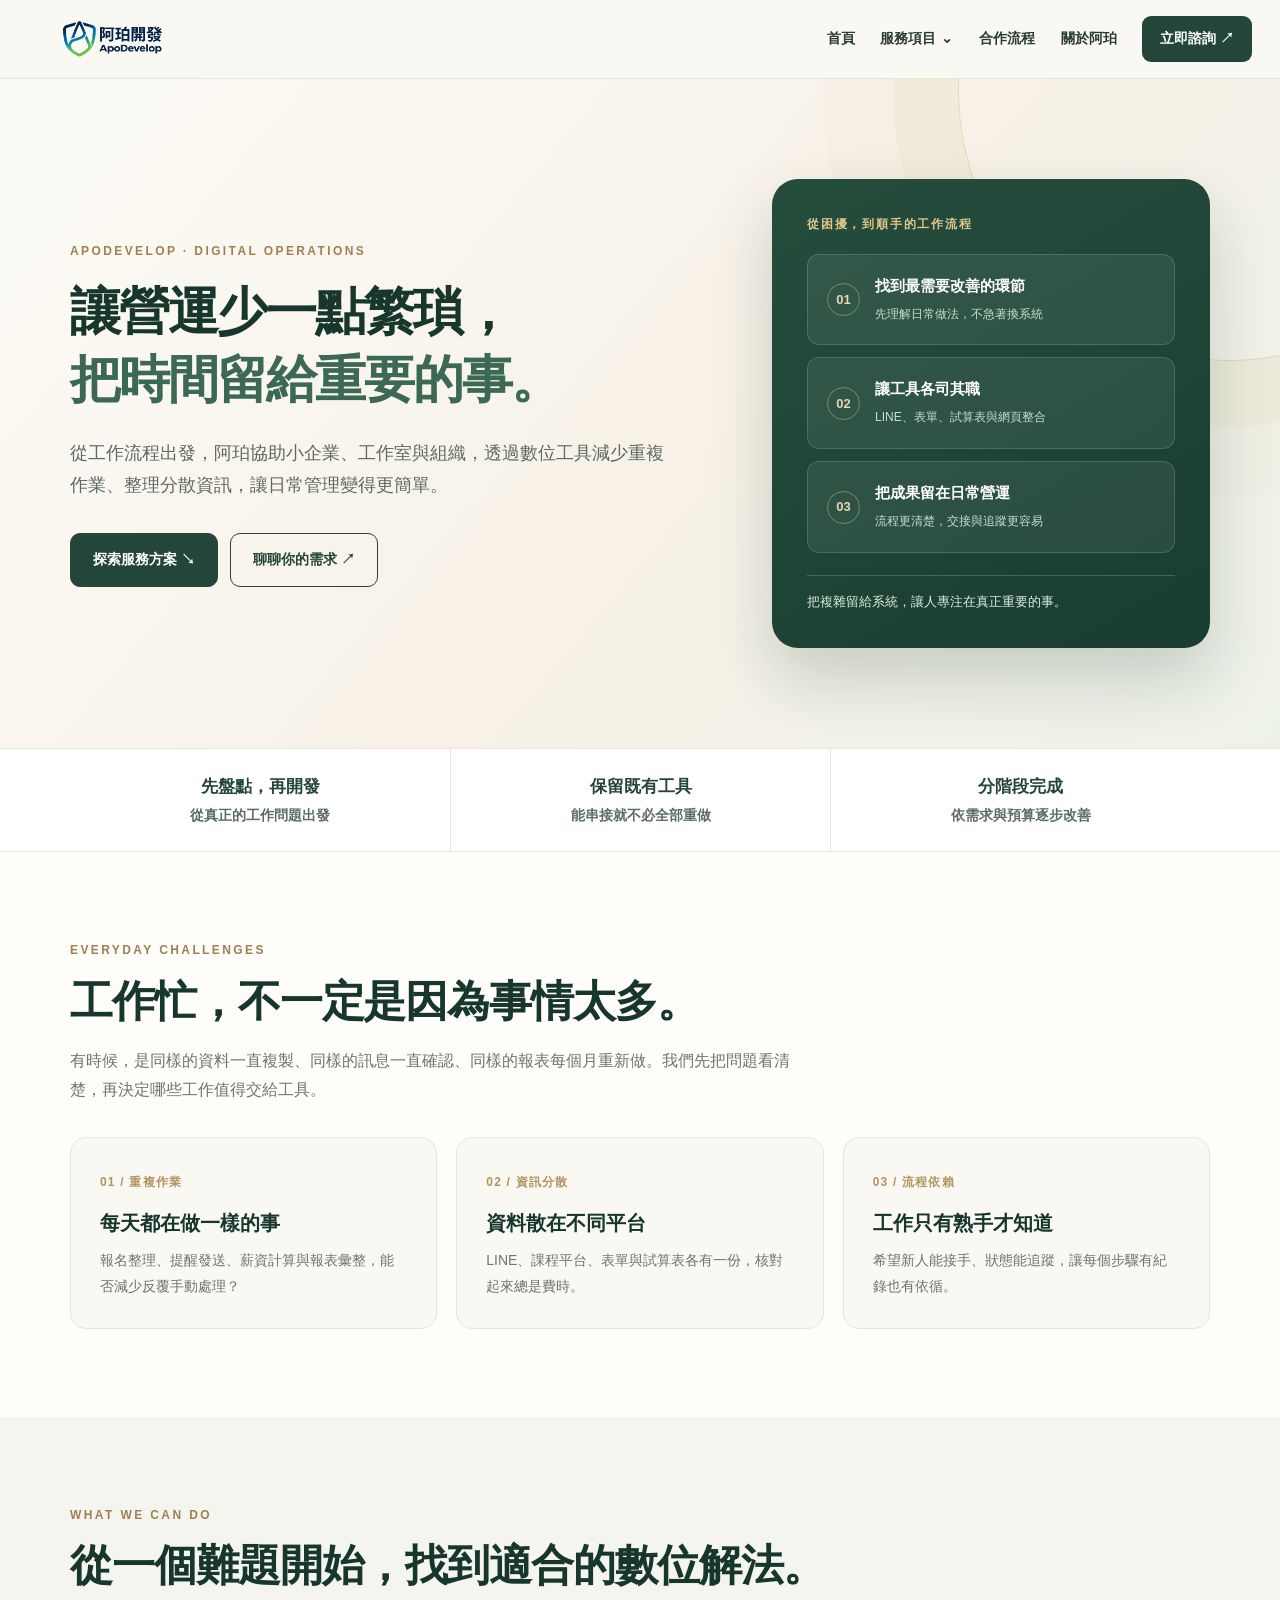
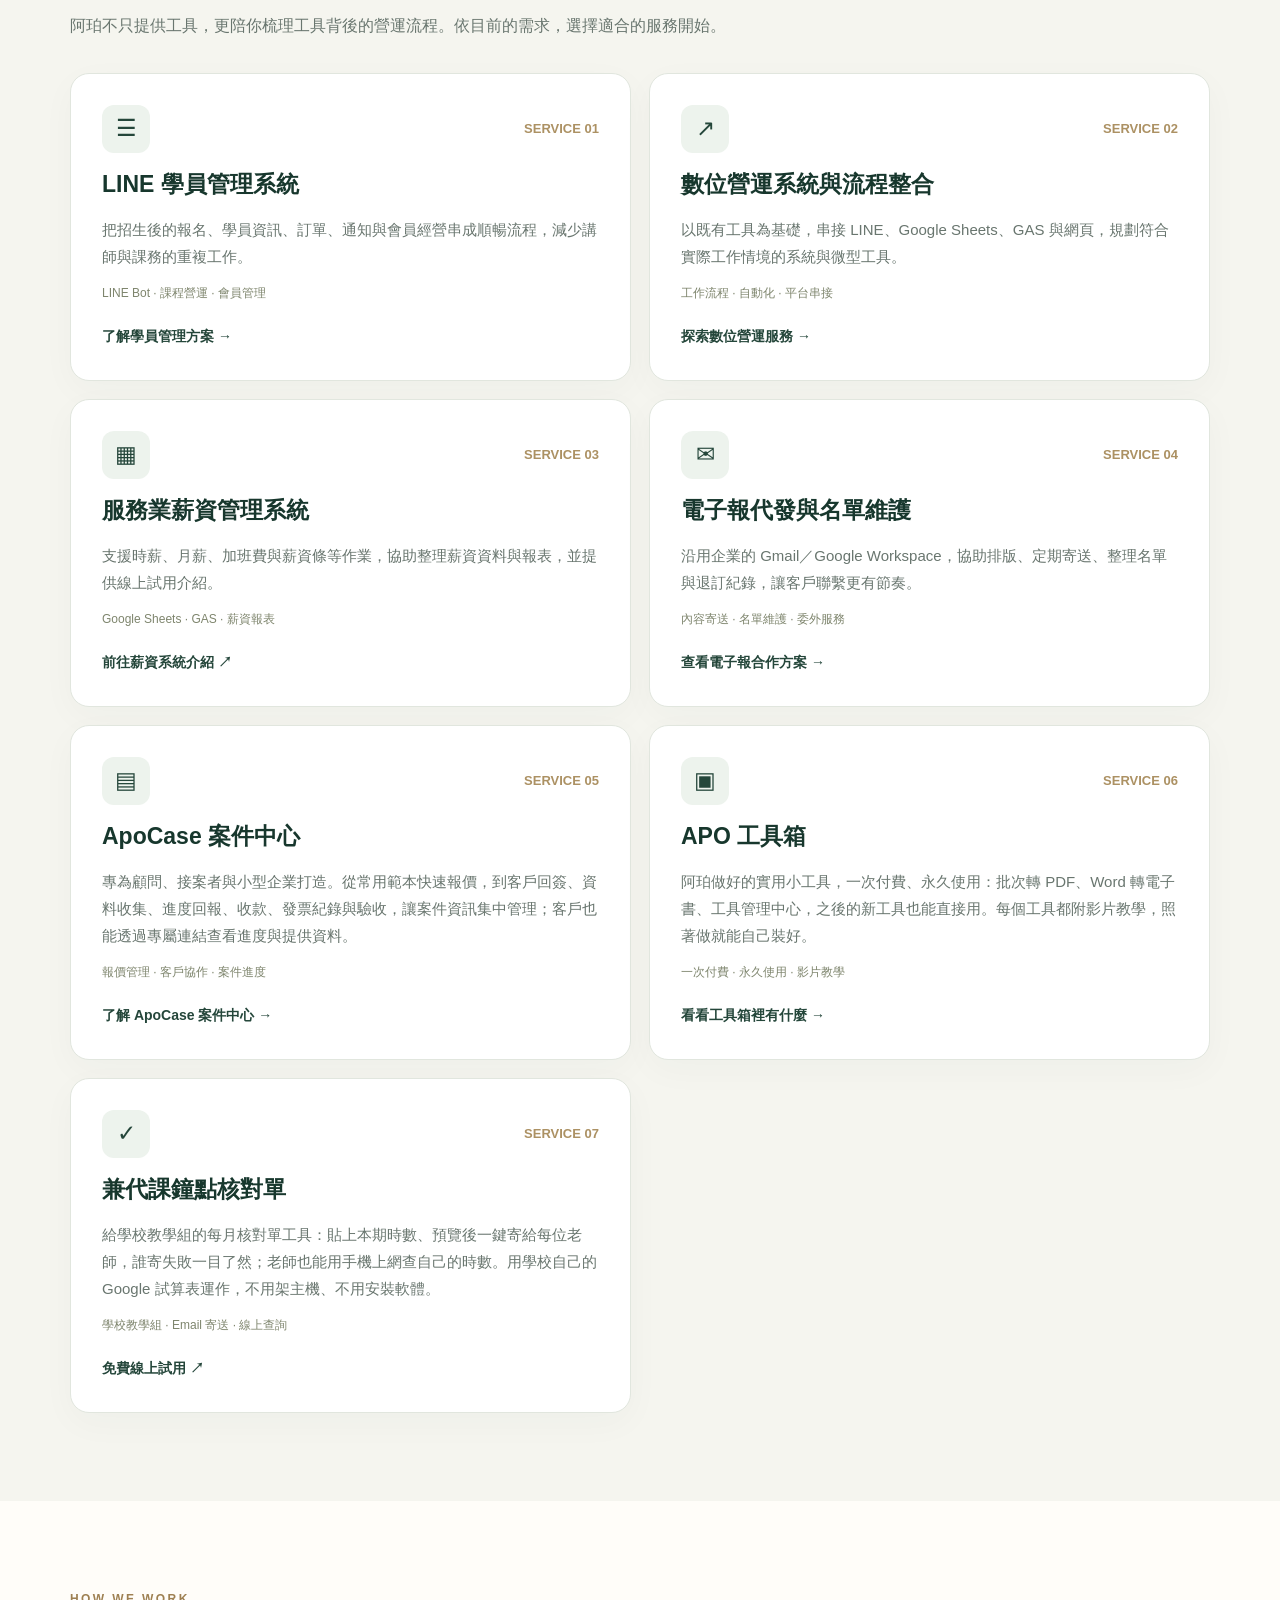
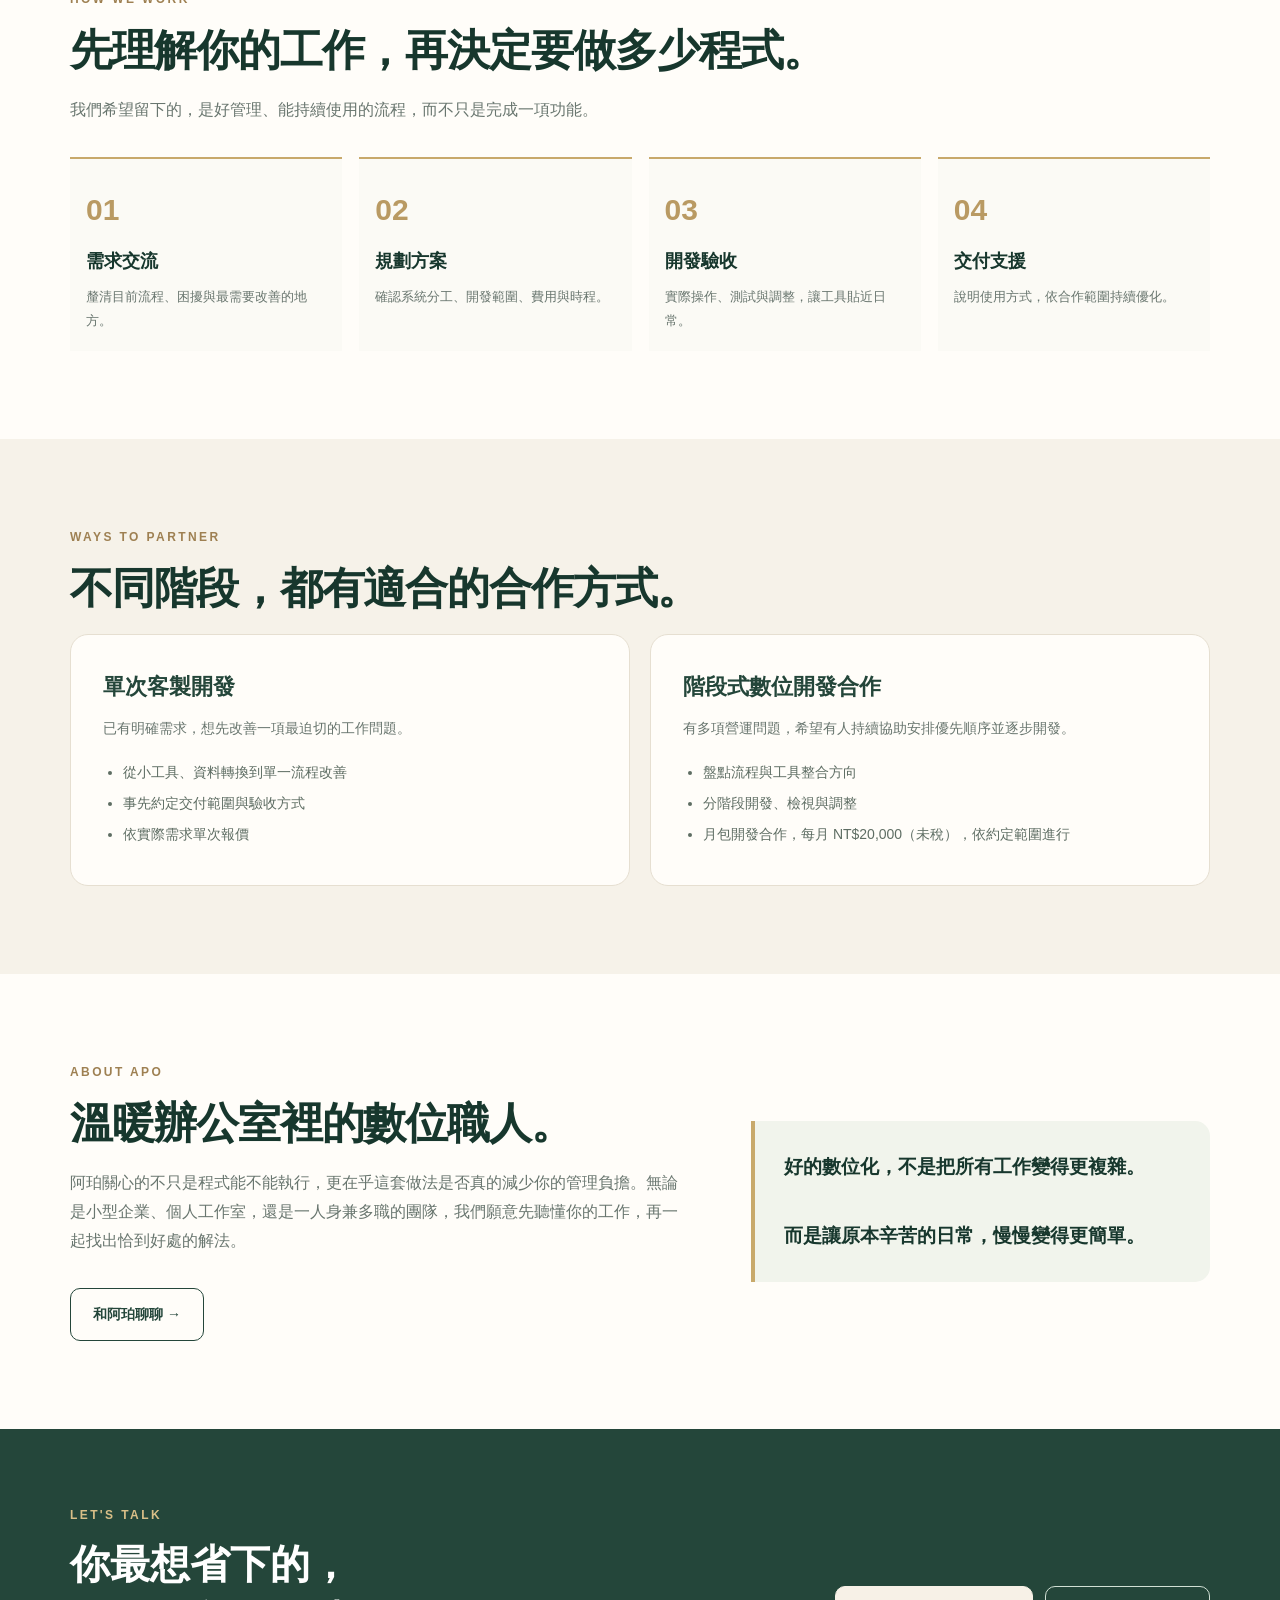
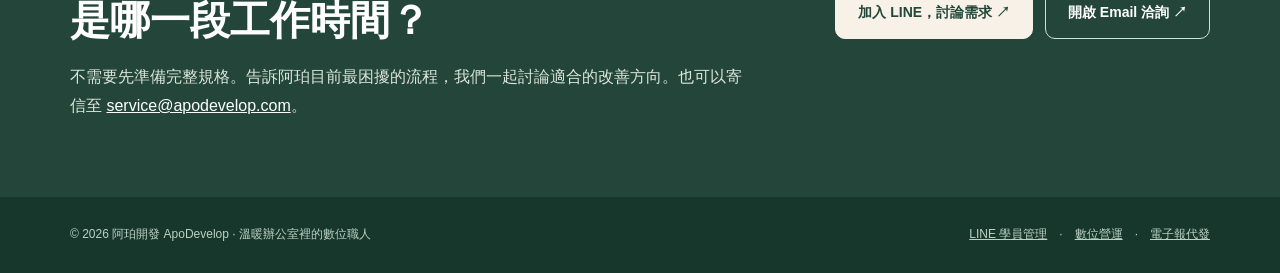
==== commit bd8c7b37: "Add 鐘點核對單 as homepage SERVICE 07 and to services menu on all pages Co-Authored-By: Claude Opus 5.5 <" ====
--- a/index.html
+++ b/index.html
@@ -6,7 +6,7 @@
 @media(max-width:950px){.menu-toggle{display:block}.nav-inner{min-height:66px;padding:7px 17px}.brand img{width:139px;height:49px}.links{display:none;position:absolute;top:100%;left:0;right:0;background:#fffdf9;border-bottom:1px solid var(--line);box-shadow:0 15px 25px #183b2d16;padding:18px 24px 25px;flex-direction:column;align-items:stretch;gap:14px;max-height:calc(100vh - 66px);overflow:auto}.links.is-open{display:flex}.links>a,.drop>summary{padding:7px 0}.dropdown{position:static;box-shadow:none;background:#f4f6ef;min-width:0;padding:7px;border:0;border-left:2px solid var(--gold);border-radius:0;margin-top:10px}.hero-grid{gap:30px}.hero-panel{padding:24px}}
 @media(max-width:760px){.section{padding:61px 0}.hero{padding:63px 0}.hero-grid,.about-grid{grid-template-columns:1fr}.hero-panel{min-height:0}.trust-grid{grid-template-columns:1fr 1fr}.trust-grid div:last-child{grid-column:1/-1;border-top:1px solid var(--line)}.trust-grid div+div{border-left:0}.trust-grid div:nth-child(2){border-left:1px solid var(--line)}.problem-grid,.flow-grid{grid-template-columns:1fr 1fr}.service-grid,.work-grid{grid-template-columns:1fr}.contact-grid{align-items:flex-start;flex-direction:column}.hero-copy{font-size:16px}}
 @media(max-width:520px){.wrap{width:min(100% - 32px,1140px)}.hero h1{font-size:38px}.hero-panel{padding:22px}.problem-grid,.flow-grid{grid-template-columns:1fr}.service-card{padding:25px}.trust-grid strong{font-size:15px}.trust-grid div{font-size:12px;padding:18px 8px}}
-</style><link rel="stylesheet" href="/assets/apo-nav.css?v=20261102-2"><script src="/assets/apo-nav.js?v=20261102-2" defer></script></head><body><header class="apo-site-header"><nav class="apo-nav" aria-label="阿珀開發網站導覽"><a class="apo-brand" href="/" aria-label="阿珀開發，回首頁"><img src="/assets/apo-logo.svg" alt="阿珀開發 ApoDevelop Logo"></a><button class="apo-menu-toggle" type="button" aria-controls="apoNavLinks" aria-expanded="false">☰ 選單</button><div class="apo-links" id="apoNavLinks"><a href="/">首頁</a><details class="apo-drop"><summary>服務項目 <span aria-hidden="true">⌄</span></summary><div class="apo-dropdown"><a href="/services/line-student/">LINE 學員管理系統</a><a href="/digital/">數位營運與流程整合</a><a href="https://payroll.apodevelop.com/" target="_blank" rel="noopener noreferrer">薪資管理系統 ↗</a><a href="/services/email-newsletter/">電子報代發與名單維護</a><a href="/apocase/">ApoCase 案件中心</a><a href="/toolbox/">APO 工具箱</a></div></details><a href="/#process">合作流程</a><a href="/#about">關於阿珀</a><a class="apo-nav-cta" href="https://line.me/R/ti/p/@appdevelop" target="_blank" rel="noopener noreferrer">立即諮詢 ↗</a></div></nav></header>
+</style><link rel="stylesheet" href="/assets/apo-nav.css?v=20261102-2"><script src="/assets/apo-nav.js?v=20261102-2" defer></script></head><body><header class="apo-site-header"><nav class="apo-nav" aria-label="阿珀開發網站導覽"><a class="apo-brand" href="/" aria-label="阿珀開發，回首頁"><img src="/assets/apo-logo.svg" alt="阿珀開發 ApoDevelop Logo"></a><button class="apo-menu-toggle" type="button" aria-controls="apoNavLinks" aria-expanded="false">☰ 選單</button><div class="apo-links" id="apoNavLinks"><a href="/">首頁</a><details class="apo-drop"><summary>服務項目 <span aria-hidden="true">⌄</span></summary><div class="apo-dropdown"><a href="/services/line-student/">LINE 學員管理系統</a><a href="/digital/">數位營運與流程整合</a><a href="https://payroll.apodevelop.com/" target="_blank" rel="noopener noreferrer">薪資管理系統 ↗</a><a href="/services/email-newsletter/">電子報代發與名單維護</a><a href="/apocase/">ApoCase 案件中心</a><a href="/toolbox/">APO 工具箱</a><a href="https://checksheet.apodevelop.com/" target="_blank" rel="noopener noreferrer">鐘點核對單 ↗</a></div></details><a href="/#process">合作流程</a><a href="/#about">關於阿珀</a><a class="apo-nav-cta" href="https://line.me/R/ti/p/@appdevelop" target="_blank" rel="noopener noreferrer">立即諮詢 ↗</a></div></nav></header>
 <main>
 <section class="hero"><div class="wrap hero-grid"><div><div class="eyebrow">APODEVELOP · DIGITAL OPERATIONS</div><h1>讓營運少一點繁瑣，<br><em>把時間留給重要的事。</em></h1><p class="hero-copy">從工作流程出發，阿珀協助小企業、工作室與組織，透過數位工具減少重複作業、整理分散資訊，讓日常管理變得更簡單。</p><div class="actions"><a class="btn" href="#services">探索服務方案 ↘</a><a class="btn outline" href="https://line.me/R/ti/p/@appdevelop" target="_blank" rel="noopener noreferrer">聊聊你的需求 ↗</a></div></div><div class="hero-panel" aria-label="阿珀的數位解題方式"><div class="panel-label">從困擾，到順手的工作流程</div><div class="panel-step"><span>01</span><div><strong>找到最需要改善的環節</strong><small>先理解日常做法，不急著換系統</small></div></div><div class="panel-step"><span>02</span><div><strong>讓工具各司其職</strong><small>LINE、表單、試算表與網頁整合</small></div></div><div class="panel-step"><span>03</span><div><strong>把成果留在日常營運</strong><small>流程更清楚，交接與追蹤更容易</small></div></div><div class="panel-foot">把複雜留給系統，讓人專注在真正重要的事。</div></div></div></section>
 <div class="trust-strip"><div class="wrap trust-grid"><div><strong>先盤點，再開發</strong>從真正的工作問題出發</div><div><strong>保留既有工具</strong>能串接就不必全部重做</div><div><strong>分階段完成</strong>依需求與預算逐步改善</div></div></div>
@@ -16,7 +16,7 @@
 <a class="service-card" href="/digital/"><div class="service-head"><span class="service-icon" aria-hidden="true">↗</span><span class="service-id">SERVICE 02</span></div><h3>數位營運系統與流程整合</h3><p>以既有工具為基礎，串接 LINE、Google Sheets、GAS 與網頁，規劃符合實際工作情境的系統與微型工具。</p><span class="service-tags">工作流程 · 自動化 · 平台串接</span><span class="service-more">探索數位營運服務 →</span></a>
 <a class="service-card" href="https://payroll.apodevelop.com/" target="_blank" rel="noopener noreferrer"><div class="service-head"><span class="service-icon" aria-hidden="true">▦</span><span class="service-id">SERVICE 03</span></div><h3>服務業薪資管理系統</h3><p>支援時薪、月薪、加班費與薪資條等作業，協助整理薪資資料與報表，並提供線上試用介紹。</p><span class="service-tags">Google Sheets · GAS · 薪資報表</span><span class="service-more">前往薪資系統介紹 ↗</span></a>
 <a class="service-card" href="/services/email-newsletter/"><div class="service-head"><span class="service-icon" aria-hidden="true">✉</span><span class="service-id">SERVICE 04</span></div><h3>電子報代發與名單維護</h3><p>沿用企業的 Gmail／Google Workspace，協助排版、定期寄送、整理名單與退訂紀錄，讓客戶聯繫更有節奏。</p><span class="service-tags">內容寄送 · 名單維護 · 委外服務</span><span class="service-more">查看電子報合作方案 →</span></a>
-<a class="service-card" href="/apocase/"><div class="service-head"><span class="service-icon" aria-hidden="true">▤</span><span class="service-id">SERVICE 05</span></div><h3>ApoCase 案件中心</h3><p>專為顧問、接案者與小型企業打造。從常用範本快速報價，到客戶回簽、資料收集、進度回報、收款、發票紀錄與驗收，讓案件資訊集中管理；客戶也能透過專屬連結查看進度與提供資料。</p><span class="service-tags">報價管理 · 客戶協作 · 案件進度</span><span class="service-more">了解 ApoCase 案件中心 →</span></a><a class="service-card" href="/toolbox/"><div class="service-head"><span class="service-icon" aria-hidden="true">▣</span><span class="service-id">SERVICE 06</span></div><h3>APO 工具箱</h3><p>阿珀做好的實用小工具，一次付費、永久使用：批次轉 PDF、Word 轉電子書、工具管理中心，之後的新工具也能直接用。每個工具都附影片教學，照著做就能自己裝好。</p><span class="service-tags">一次付費 · 永久使用 · 影片教學</span><span class="service-more">看看工具箱裡有什麼 →</span></a>
+<a class="service-card" href="/apocase/"><div class="service-head"><span class="service-icon" aria-hidden="true">▤</span><span class="service-id">SERVICE 05</span></div><h3>ApoCase 案件中心</h3><p>專為顧問、接案者與小型企業打造。從常用範本快速報價，到客戶回簽、資料收集、進度回報、收款、發票紀錄與驗收，讓案件資訊集中管理；客戶也能透過專屬連結查看進度與提供資料。</p><span class="service-tags">報價管理 · 客戶協作 · 案件進度</span><span class="service-more">了解 ApoCase 案件中心 →</span></a><a class="service-card" href="/toolbox/"><div class="service-head"><span class="service-icon" aria-hidden="true">▣</span><span class="service-id">SERVICE 06</span></div><h3>APO 工具箱</h3><p>阿珀做好的實用小工具，一次付費、永久使用：批次轉 PDF、Word 轉電子書、工具管理中心，之後的新工具也能直接用。每個工具都附影片教學，照著做就能自己裝好。</p><span class="service-tags">一次付費 · 永久使用 · 影片教學</span><span class="service-more">看看工具箱裡有什麼 →</span></a><a class="service-card" href="https://checksheet.apodevelop.com/" target="_blank" rel="noopener noreferrer"><div class="service-head"><span class="service-icon" aria-hidden="true">✓</span><span class="service-id">SERVICE 07</span></div><h3>兼代課鐘點核對單</h3><p>給學校教學組的每月核對單工具：貼上本期時數、預覽後一鍵寄給每位老師，誰寄失敗一目了然；老師也能用手機上網查自己的時數。用學校自己的 Google 試算表運作，不用架主機、不用安裝軟體。</p><span class="service-tags">學校教學組 · Email 寄送 · 線上查詢</span><span class="service-more">免費線上試用 ↗</span></a>
 </div></div></section>
 <section class="section flow" id="process"><div class="wrap"><div class="eyebrow">HOW WE WORK</div><h2 class="section-title">先理解你的工作，再決定要做多少程式。</h2><p class="lead">我們希望留下的，是好管理、能持續使用的流程，而不只是完成一項功能。</p><div class="flow-grid"><div class="flow-step"><b>01</b><h3>需求交流</h3><p>釐清目前流程、困擾與最需要改善的地方。</p></div><div class="flow-step"><b>02</b><h3>規劃方案</h3><p>確認系統分工、開發範圍、費用與時程。</p></div><div class="flow-step"><b>03</b><h3>開發驗收</h3><p>實際操作、測試與調整，讓工具貼近日常。</p></div><div class="flow-step"><b>04</b><h3>交付支援</h3><p>說明使用方式，依合作範圍持續優化。</p></div></div></div></section>
 <section class="section work" id="cooperate"><div class="wrap"><div class="eyebrow">WAYS TO PARTNER</div><h2 class="section-title">不同階段，都有適合的合作方式。</h2><div class="work-grid"><div class="work-box"><h3>單次客製開發</h3><p>已有明確需求，想先改善一項最迫切的工作問題。</p><ul><li>從小工具、資料轉換到單一流程改善</li><li>事先約定交付範圍與驗收方式</li><li>依實際需求單次報價</li></ul></div><div class="work-box"><h3>階段式數位開發合作</h3><p>有多項營運問題，希望有人持續協助安排優先順序並逐步開發。</p><ul><li>盤點流程與工具整合方向</li><li>分階段開發、檢視與調整</li><li>月包開發合作，每月 NT$20,000（未稅），依約定範圍進行</li></ul></div></div></div></section>
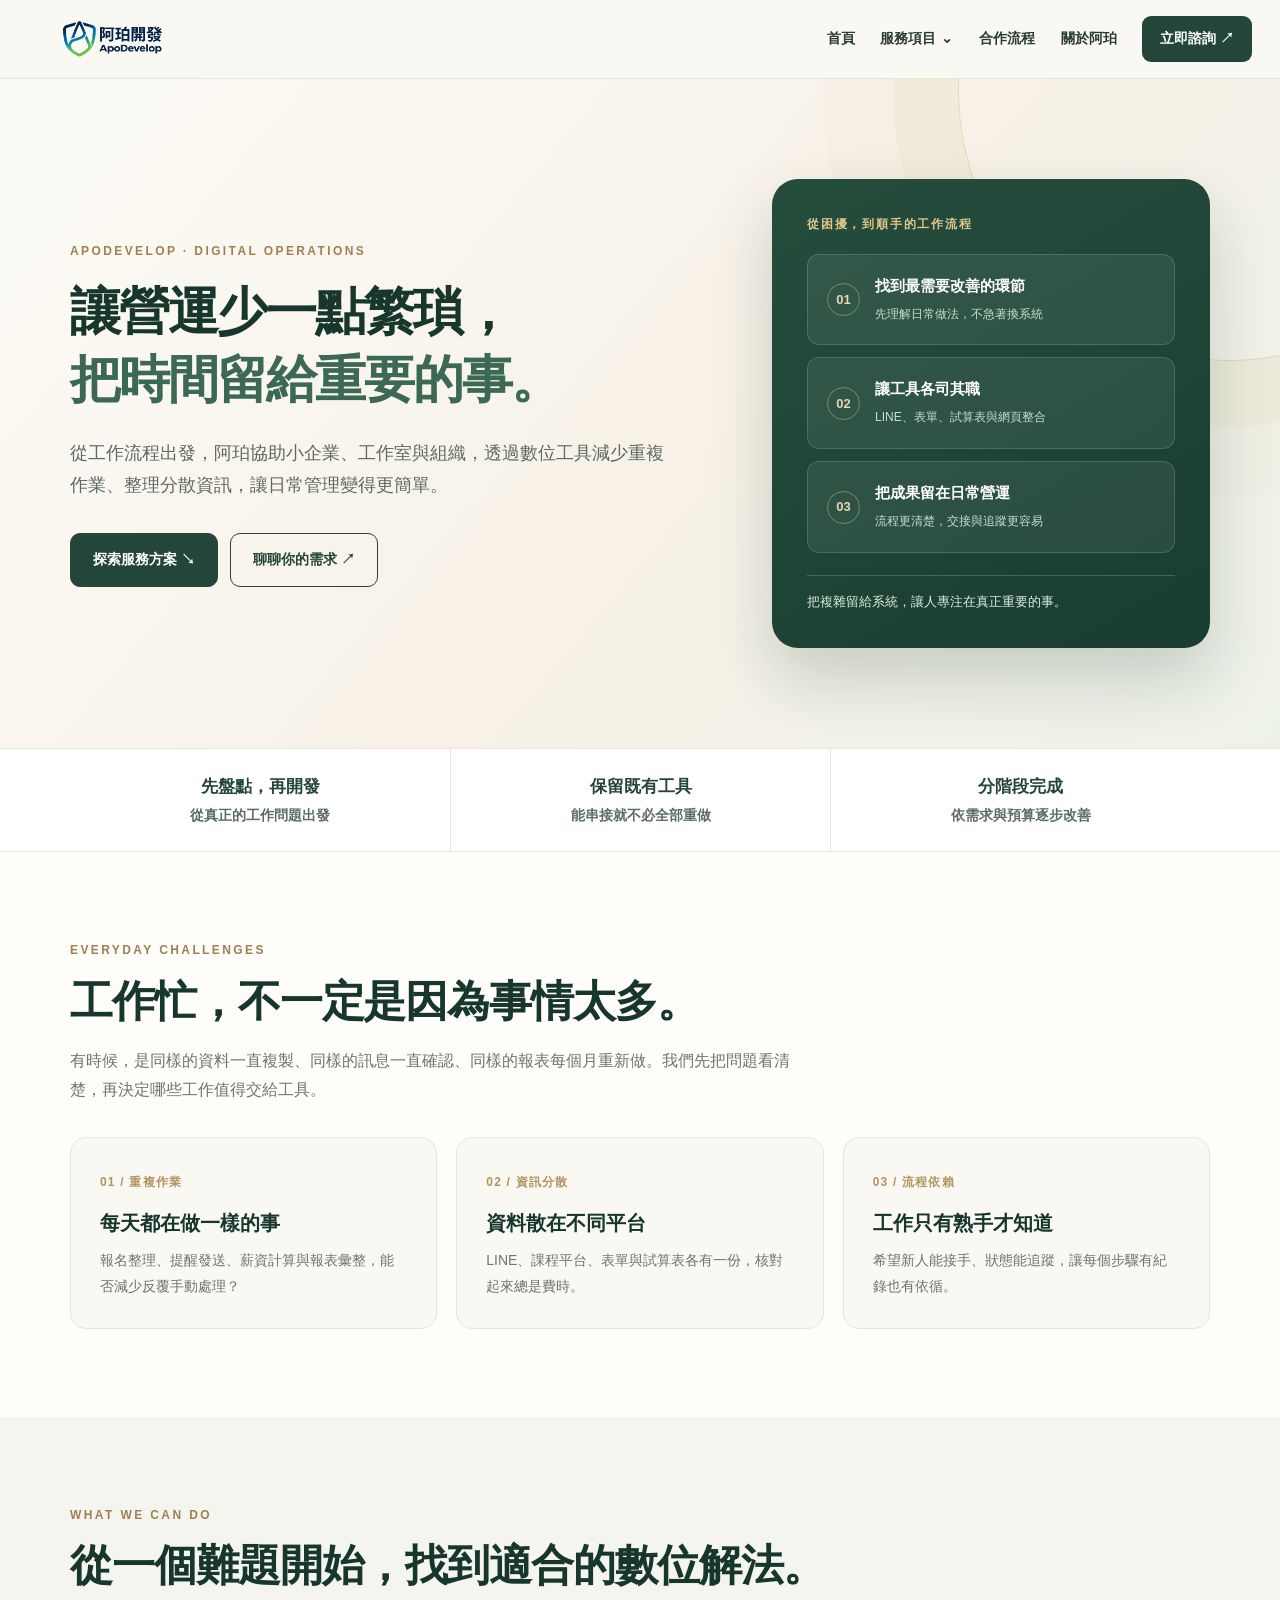
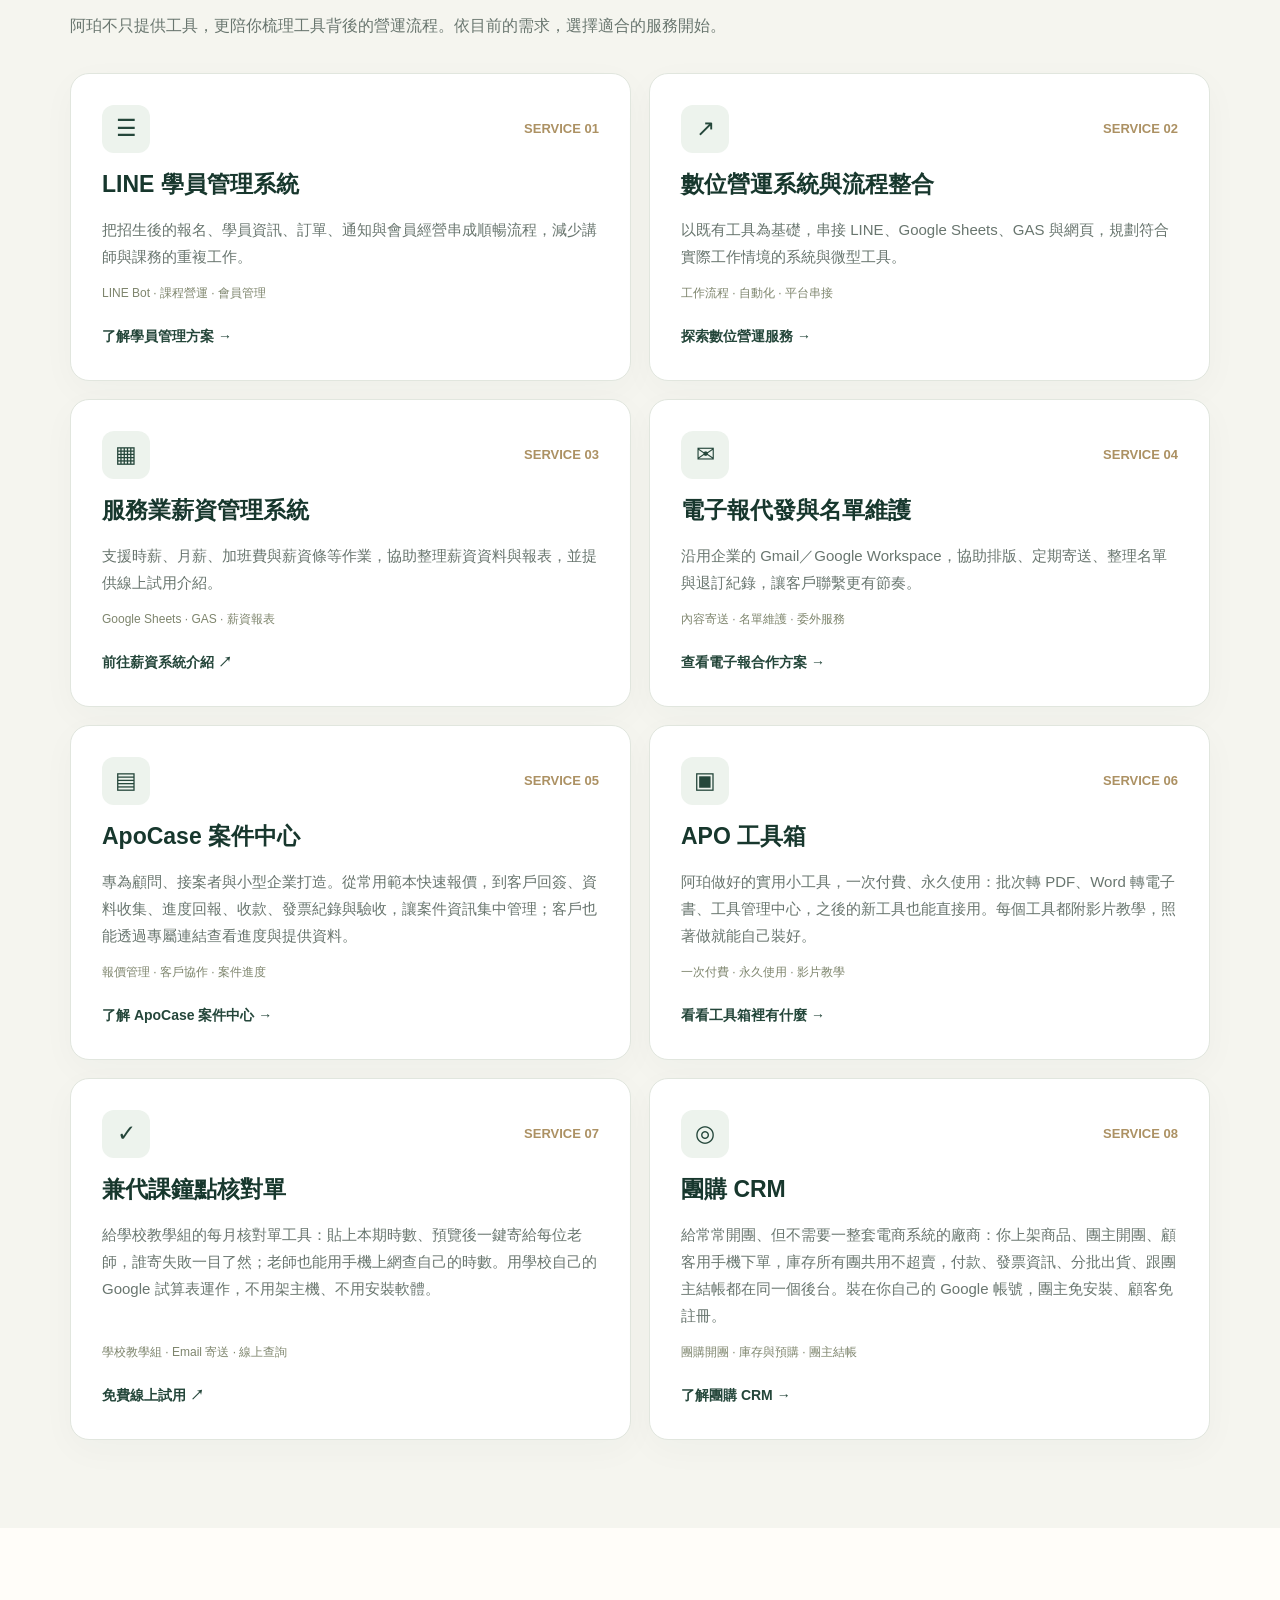
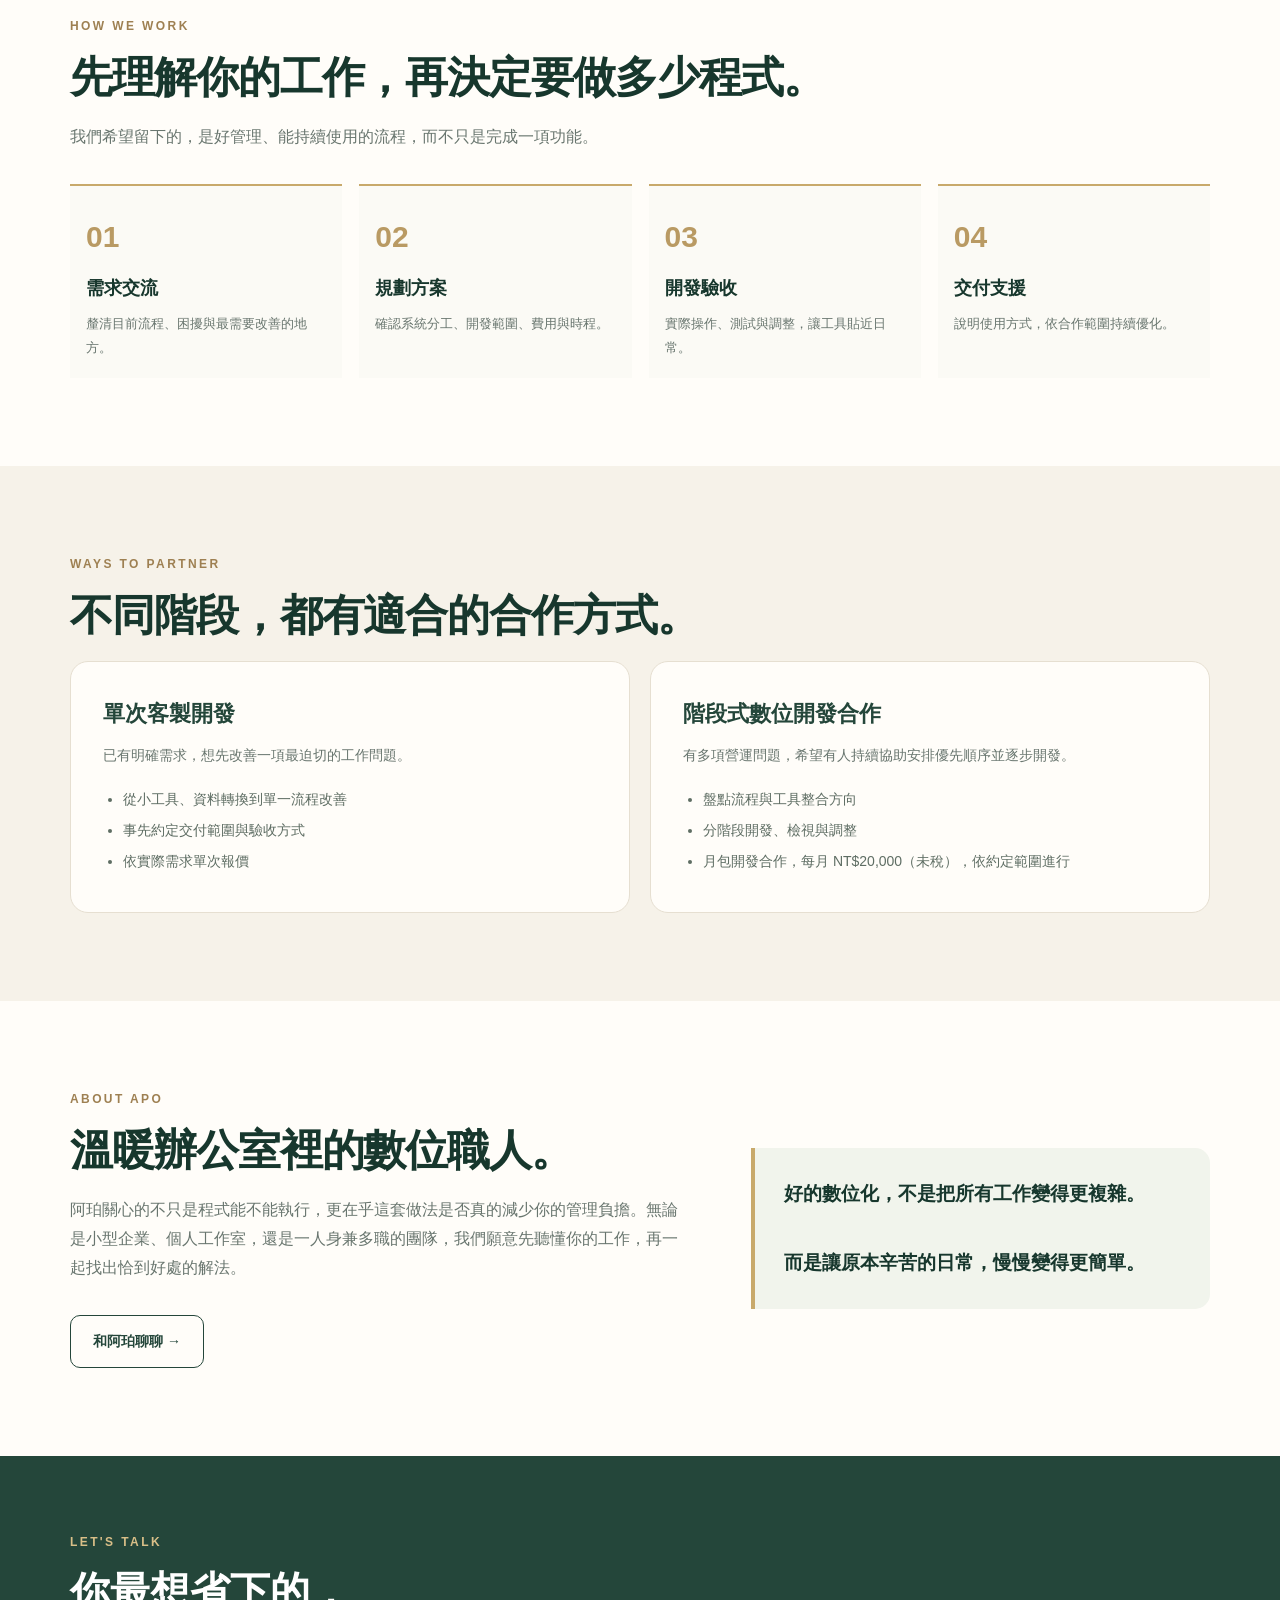
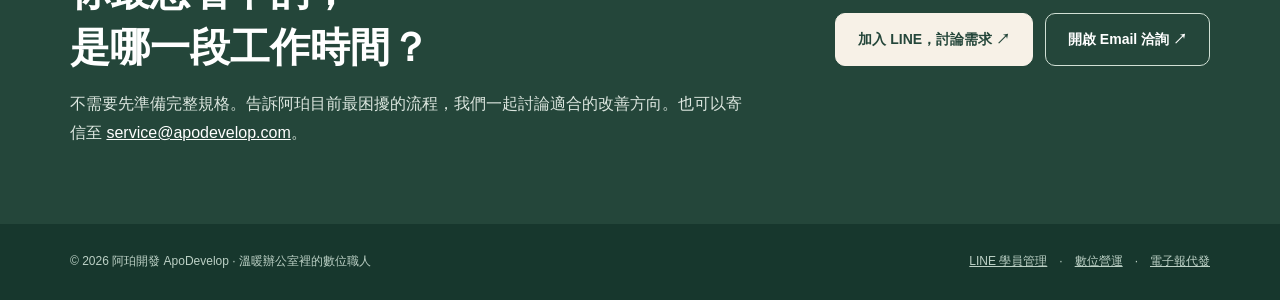
==== commit 99d5e11c: "Add 團購 CRM product page as homepage SERVICE 08 and to services menu on all pages Co-Authored-By: Cla" ====
--- a/index.html
+++ b/index.html
@@ -6,7 +6,7 @@
 @media(max-width:950px){.menu-toggle{display:block}.nav-inner{min-height:66px;padding:7px 17px}.brand img{width:139px;height:49px}.links{display:none;position:absolute;top:100%;left:0;right:0;background:#fffdf9;border-bottom:1px solid var(--line);box-shadow:0 15px 25px #183b2d16;padding:18px 24px 25px;flex-direction:column;align-items:stretch;gap:14px;max-height:calc(100vh - 66px);overflow:auto}.links.is-open{display:flex}.links>a,.drop>summary{padding:7px 0}.dropdown{position:static;box-shadow:none;background:#f4f6ef;min-width:0;padding:7px;border:0;border-left:2px solid var(--gold);border-radius:0;margin-top:10px}.hero-grid{gap:30px}.hero-panel{padding:24px}}
 @media(max-width:760px){.section{padding:61px 0}.hero{padding:63px 0}.hero-grid,.about-grid{grid-template-columns:1fr}.hero-panel{min-height:0}.trust-grid{grid-template-columns:1fr 1fr}.trust-grid div:last-child{grid-column:1/-1;border-top:1px solid var(--line)}.trust-grid div+div{border-left:0}.trust-grid div:nth-child(2){border-left:1px solid var(--line)}.problem-grid,.flow-grid{grid-template-columns:1fr 1fr}.service-grid,.work-grid{grid-template-columns:1fr}.contact-grid{align-items:flex-start;flex-direction:column}.hero-copy{font-size:16px}}
 @media(max-width:520px){.wrap{width:min(100% - 32px,1140px)}.hero h1{font-size:38px}.hero-panel{padding:22px}.problem-grid,.flow-grid{grid-template-columns:1fr}.service-card{padding:25px}.trust-grid strong{font-size:15px}.trust-grid div{font-size:12px;padding:18px 8px}}
-</style><link rel="stylesheet" href="/assets/apo-nav.css?v=20261102-2"><script src="/assets/apo-nav.js?v=20261102-2" defer></script></head><body><header class="apo-site-header"><nav class="apo-nav" aria-label="阿珀開發網站導覽"><a class="apo-brand" href="/" aria-label="阿珀開發，回首頁"><img src="/assets/apo-logo.svg" alt="阿珀開發 ApoDevelop Logo"></a><button class="apo-menu-toggle" type="button" aria-controls="apoNavLinks" aria-expanded="false">☰ 選單</button><div class="apo-links" id="apoNavLinks"><a href="/">首頁</a><details class="apo-drop"><summary>服務項目 <span aria-hidden="true">⌄</span></summary><div class="apo-dropdown"><a href="/services/line-student/">LINE 學員管理系統</a><a href="/digital/">數位營運與流程整合</a><a href="https://payroll.apodevelop.com/" target="_blank" rel="noopener noreferrer">薪資管理系統 ↗</a><a href="/services/email-newsletter/">電子報代發與名單維護</a><a href="/apocase/">ApoCase 案件中心</a><a href="/toolbox/">APO 工具箱</a><a href="https://checksheet.apodevelop.com/" target="_blank" rel="noopener noreferrer">鐘點核對單 ↗</a></div></details><a href="/#process">合作流程</a><a href="/#about">關於阿珀</a><a class="apo-nav-cta" href="https://line.me/R/ti/p/@appdevelop" target="_blank" rel="noopener noreferrer">立即諮詢 ↗</a></div></nav></header>
+</style><link rel="stylesheet" href="/assets/apo-nav.css?v=20261102-2"><script src="/assets/apo-nav.js?v=20261102-2" defer></script></head><body><header class="apo-site-header"><nav class="apo-nav" aria-label="阿珀開發網站導覽"><a class="apo-brand" href="/" aria-label="阿珀開發，回首頁"><img src="/assets/apo-logo.svg" alt="阿珀開發 ApoDevelop Logo"></a><button class="apo-menu-toggle" type="button" aria-controls="apoNavLinks" aria-expanded="false">☰ 選單</button><div class="apo-links" id="apoNavLinks"><a href="/">首頁</a><details class="apo-drop"><summary>服務項目 <span aria-hidden="true">⌄</span></summary><div class="apo-dropdown"><a href="/services/line-student/">LINE 學員管理系統</a><a href="/digital/">數位營運與流程整合</a><a href="https://payroll.apodevelop.com/" target="_blank" rel="noopener noreferrer">薪資管理系統 ↗</a><a href="/services/email-newsletter/">電子報代發與名單維護</a><a href="/apocase/">ApoCase 案件中心</a><a href="/toolbox/">APO 工具箱</a><a href="https://checksheet.apodevelop.com/" target="_blank" rel="noopener noreferrer">鐘點核對單 ↗</a><a href="/groupbuy/">團購 CRM</a></div></details><a href="/#process">合作流程</a><a href="/#about">關於阿珀</a><a class="apo-nav-cta" href="https://line.me/R/ti/p/@appdevelop" target="_blank" rel="noopener noreferrer">立即諮詢 ↗</a></div></nav></header>
 <main>
 <section class="hero"><div class="wrap hero-grid"><div><div class="eyebrow">APODEVELOP · DIGITAL OPERATIONS</div><h1>讓營運少一點繁瑣，<br><em>把時間留給重要的事。</em></h1><p class="hero-copy">從工作流程出發，阿珀協助小企業、工作室與組織，透過數位工具減少重複作業、整理分散資訊，讓日常管理變得更簡單。</p><div class="actions"><a class="btn" href="#services">探索服務方案 ↘</a><a class="btn outline" href="https://line.me/R/ti/p/@appdevelop" target="_blank" rel="noopener noreferrer">聊聊你的需求 ↗</a></div></div><div class="hero-panel" aria-label="阿珀的數位解題方式"><div class="panel-label">從困擾，到順手的工作流程</div><div class="panel-step"><span>01</span><div><strong>找到最需要改善的環節</strong><small>先理解日常做法，不急著換系統</small></div></div><div class="panel-step"><span>02</span><div><strong>讓工具各司其職</strong><small>LINE、表單、試算表與網頁整合</small></div></div><div class="panel-step"><span>03</span><div><strong>把成果留在日常營運</strong><small>流程更清楚，交接與追蹤更容易</small></div></div><div class="panel-foot">把複雜留給系統，讓人專注在真正重要的事。</div></div></div></section>
 <div class="trust-strip"><div class="wrap trust-grid"><div><strong>先盤點，再開發</strong>從真正的工作問題出發</div><div><strong>保留既有工具</strong>能串接就不必全部重做</div><div><strong>分階段完成</strong>依需求與預算逐步改善</div></div></div>
@@ -16,7 +16,7 @@
 <a class="service-card" href="/digital/"><div class="service-head"><span class="service-icon" aria-hidden="true">↗</span><span class="service-id">SERVICE 02</span></div><h3>數位營運系統與流程整合</h3><p>以既有工具為基礎，串接 LINE、Google Sheets、GAS 與網頁，規劃符合實際工作情境的系統與微型工具。</p><span class="service-tags">工作流程 · 自動化 · 平台串接</span><span class="service-more">探索數位營運服務 →</span></a>
 <a class="service-card" href="https://payroll.apodevelop.com/" target="_blank" rel="noopener noreferrer"><div class="service-head"><span class="service-icon" aria-hidden="true">▦</span><span class="service-id">SERVICE 03</span></div><h3>服務業薪資管理系統</h3><p>支援時薪、月薪、加班費與薪資條等作業，協助整理薪資資料與報表，並提供線上試用介紹。</p><span class="service-tags">Google Sheets · GAS · 薪資報表</span><span class="service-more">前往薪資系統介紹 ↗</span></a>
 <a class="service-card" href="/services/email-newsletter/"><div class="service-head"><span class="service-icon" aria-hidden="true">✉</span><span class="service-id">SERVICE 04</span></div><h3>電子報代發與名單維護</h3><p>沿用企業的 Gmail／Google Workspace，協助排版、定期寄送、整理名單與退訂紀錄，讓客戶聯繫更有節奏。</p><span class="service-tags">內容寄送 · 名單維護 · 委外服務</span><span class="service-more">查看電子報合作方案 →</span></a>
-<a class="service-card" href="/apocase/"><div class="service-head"><span class="service-icon" aria-hidden="true">▤</span><span class="service-id">SERVICE 05</span></div><h3>ApoCase 案件中心</h3><p>專為顧問、接案者與小型企業打造。從常用範本快速報價，到客戶回簽、資料收集、進度回報、收款、發票紀錄與驗收，讓案件資訊集中管理；客戶也能透過專屬連結查看進度與提供資料。</p><span class="service-tags">報價管理 · 客戶協作 · 案件進度</span><span class="service-more">了解 ApoCase 案件中心 →</span></a><a class="service-card" href="/toolbox/"><div class="service-head"><span class="service-icon" aria-hidden="true">▣</span><span class="service-id">SERVICE 06</span></div><h3>APO 工具箱</h3><p>阿珀做好的實用小工具，一次付費、永久使用：批次轉 PDF、Word 轉電子書、工具管理中心，之後的新工具也能直接用。每個工具都附影片教學，照著做就能自己裝好。</p><span class="service-tags">一次付費 · 永久使用 · 影片教學</span><span class="service-more">看看工具箱裡有什麼 →</span></a><a class="service-card" href="https://checksheet.apodevelop.com/" target="_blank" rel="noopener noreferrer"><div class="service-head"><span class="service-icon" aria-hidden="true">✓</span><span class="service-id">SERVICE 07</span></div><h3>兼代課鐘點核對單</h3><p>給學校教學組的每月核對單工具：貼上本期時數、預覽後一鍵寄給每位老師，誰寄失敗一目了然；老師也能用手機上網查自己的時數。用學校自己的 Google 試算表運作，不用架主機、不用安裝軟體。</p><span class="service-tags">學校教學組 · Email 寄送 · 線上查詢</span><span class="service-more">免費線上試用 ↗</span></a>
+<a class="service-card" href="/apocase/"><div class="service-head"><span class="service-icon" aria-hidden="true">▤</span><span class="service-id">SERVICE 05</span></div><h3>ApoCase 案件中心</h3><p>專為顧問、接案者與小型企業打造。從常用範本快速報價，到客戶回簽、資料收集、進度回報、收款、發票紀錄與驗收，讓案件資訊集中管理；客戶也能透過專屬連結查看進度與提供資料。</p><span class="service-tags">報價管理 · 客戶協作 · 案件進度</span><span class="service-more">了解 ApoCase 案件中心 →</span></a><a class="service-card" href="/toolbox/"><div class="service-head"><span class="service-icon" aria-hidden="true">▣</span><span class="service-id">SERVICE 06</span></div><h3>APO 工具箱</h3><p>阿珀做好的實用小工具，一次付費、永久使用：批次轉 PDF、Word 轉電子書、工具管理中心，之後的新工具也能直接用。每個工具都附影片教學，照著做就能自己裝好。</p><span class="service-tags">一次付費 · 永久使用 · 影片教學</span><span class="service-more">看看工具箱裡有什麼 →</span></a><a class="service-card" href="https://checksheet.apodevelop.com/" target="_blank" rel="noopener noreferrer"><div class="service-head"><span class="service-icon" aria-hidden="true">✓</span><span class="service-id">SERVICE 07</span></div><h3>兼代課鐘點核對單</h3><p>給學校教學組的每月核對單工具：貼上本期時數、預覽後一鍵寄給每位老師，誰寄失敗一目了然；老師也能用手機上網查自己的時數。用學校自己的 Google 試算表運作，不用架主機、不用安裝軟體。</p><span class="service-tags">學校教學組 · Email 寄送 · 線上查詢</span><span class="service-more">免費線上試用 ↗</span></a><a class="service-card" href="/groupbuy/"><div class="service-head"><span class="service-icon" aria-hidden="true">◎</span><span class="service-id">SERVICE 08</span></div><h3>團購 CRM</h3><p>給常常開團、但不需要一整套電商系統的廠商：你上架商品、團主開團、顧客用手機下單，庫存所有團共用不超賣，付款、發票資訊、分批出貨、跟團主結帳都在同一個後台。裝在你自己的 Google 帳號，團主免安裝、顧客免註冊。</p><span class="service-tags">團購開團 · 庫存與預購 · 團主結帳</span><span class="service-more">了解團購 CRM →</span></a>
 </div></div></section>
 <section class="section flow" id="process"><div class="wrap"><div class="eyebrow">HOW WE WORK</div><h2 class="section-title">先理解你的工作，再決定要做多少程式。</h2><p class="lead">我們希望留下的，是好管理、能持續使用的流程，而不只是完成一項功能。</p><div class="flow-grid"><div class="flow-step"><b>01</b><h3>需求交流</h3><p>釐清目前流程、困擾與最需要改善的地方。</p></div><div class="flow-step"><b>02</b><h3>規劃方案</h3><p>確認系統分工、開發範圍、費用與時程。</p></div><div class="flow-step"><b>03</b><h3>開發驗收</h3><p>實際操作、測試與調整，讓工具貼近日常。</p></div><div class="flow-step"><b>04</b><h3>交付支援</h3><p>說明使用方式，依合作範圍持續優化。</p></div></div></div></section>
 <section class="section work" id="cooperate"><div class="wrap"><div class="eyebrow">WAYS TO PARTNER</div><h2 class="section-title">不同階段，都有適合的合作方式。</h2><div class="work-grid"><div class="work-box"><h3>單次客製開發</h3><p>已有明確需求，想先改善一項最迫切的工作問題。</p><ul><li>從小工具、資料轉換到單一流程改善</li><li>事先約定交付範圍與驗收方式</li><li>依實際需求單次報價</li></ul></div><div class="work-box"><h3>階段式數位開發合作</h3><p>有多項營運問題，希望有人持續協助安排優先順序並逐步開發。</p><ul><li>盤點流程與工具整合方向</li><li>分階段開發、檢視與調整</li><li>月包開發合作，每月 NT$20,000（未稅），依約定範圍進行</li></ul></div></div></div></section>
